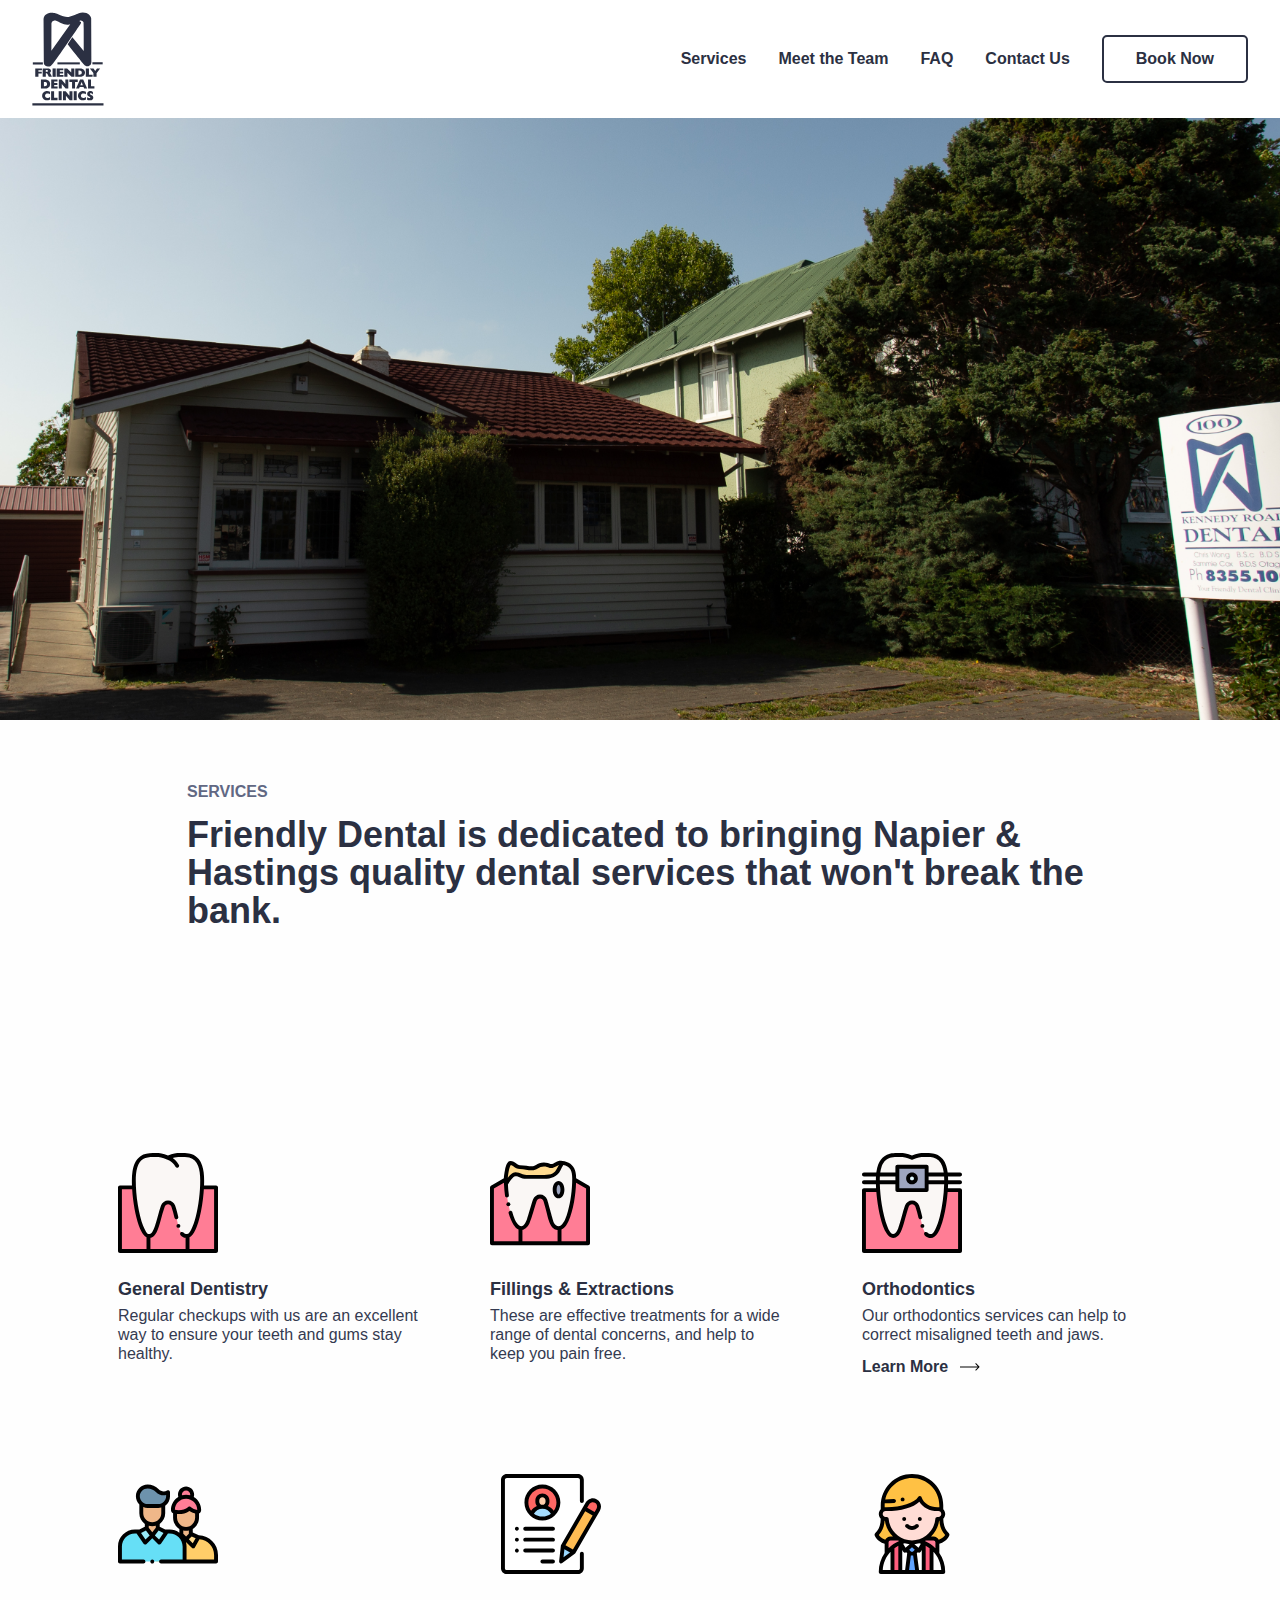
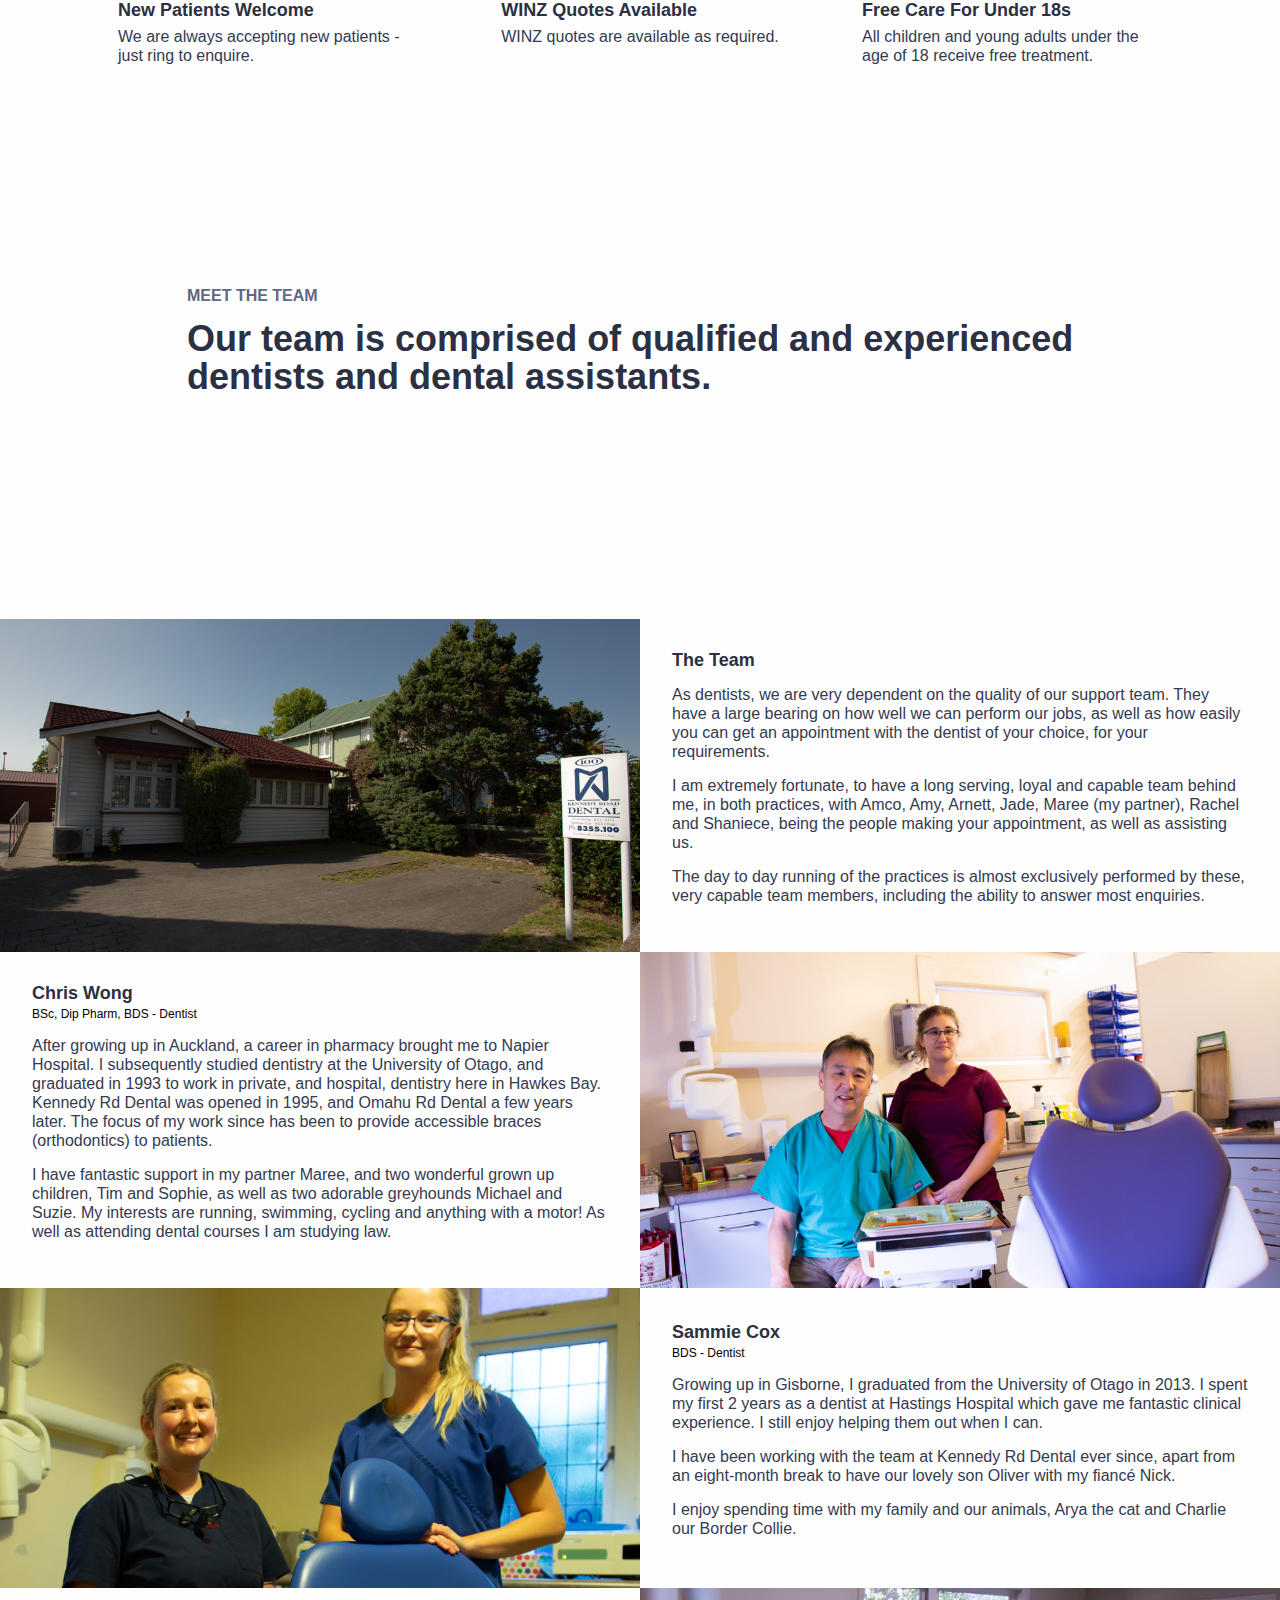
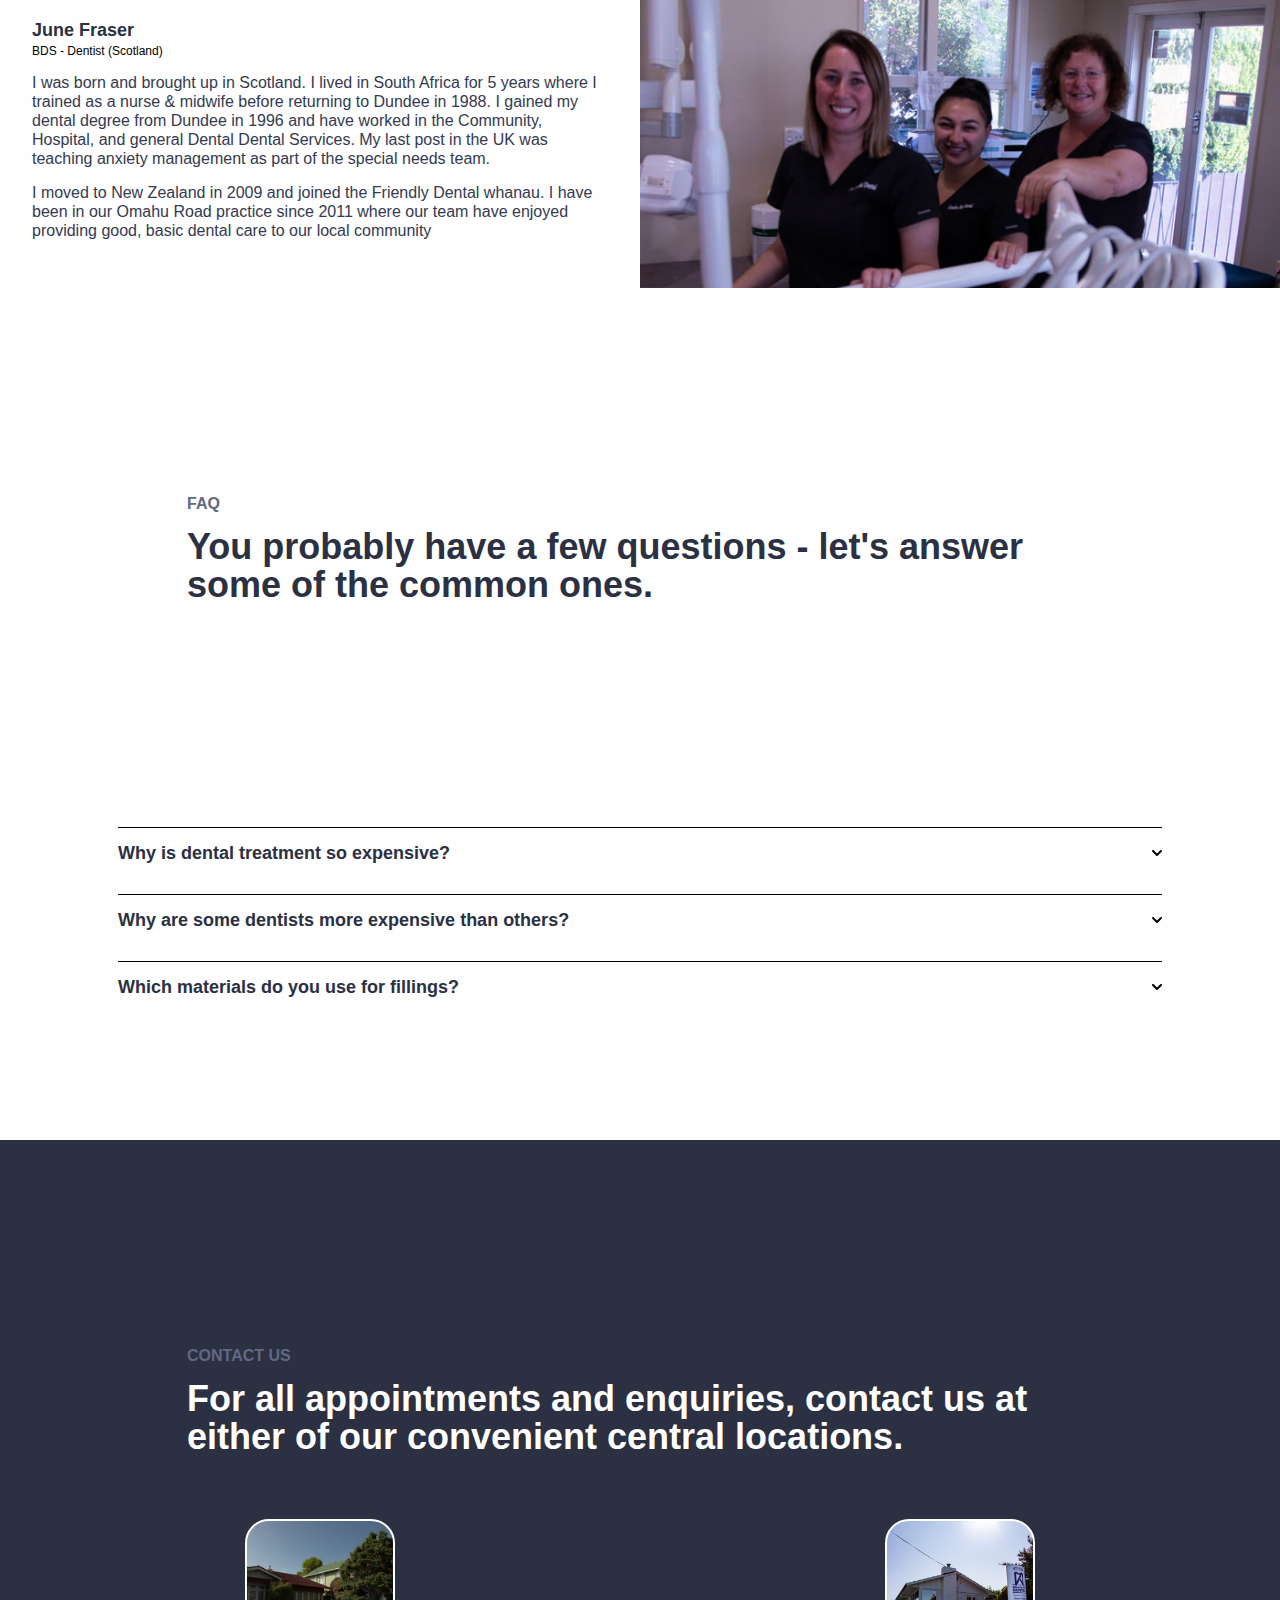
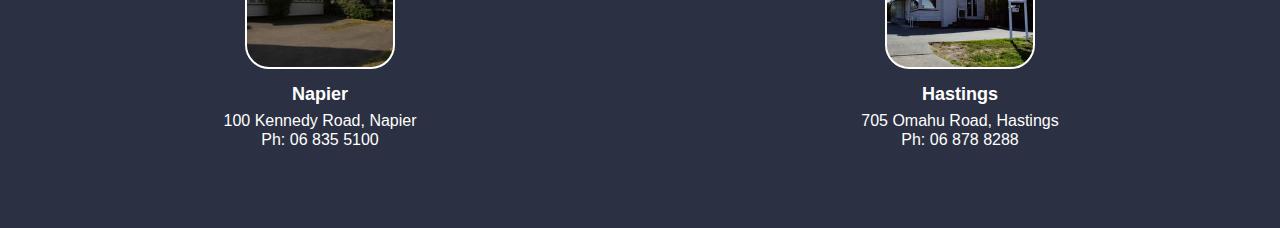
==== index.html @ 116f1e53 "Remove Siena" ====
<!doctype html>

<html lang="en">

<head>
    <!-- Global site tag (gtag.js) - Google Analytics -->
    <script async src="https://www.googletagmanager.com/gtag/js?id=G-PVNN73KZF8"></script>
    <script>
      window.dataLayer = window.dataLayer || [];
      function gtag(){dataLayer.push(arguments);}
      gtag('js', new Date());

      gtag('config', 'G-PVNN73KZF8');
  </script>
    <meta charset="utf-8">

    <title>Friendly Dental | Dental Services & Orthodontics in Napier & Hastings</title>
    <meta name="description" content="Cheap, fast, and friendly dental services and orthodontics in the heart of Napier and Hastings! New patients welcome">
    <meta name="author" content="Friendly Dental">
    <meta name="viewport" content="width=device-width">
    <meta name="keywords" content="dentist, cheap dentist, braces, orthodontics, napier dental, hastings dental, friendly dental">
	<meta name="google-site-verification" content="UYMSSfc4mQBMDUUUAp6-7iWTrwb71usLhbqJuh0KF34" />

    <!-- CSS -->
    <link rel="stylesheet" href="css/reset.css">
    <link rel="stylesheet" href="css/style.css?v=1.0">

    <!-- jQuery -->
    <script src="https://code.jquery.com/jquery-3.0.0.min.js"
        integrity="sha256-JmvOoLtYsmqlsWxa7mDSLMwa6dZ9rrIdtrrVYRnDRH0=" crossorigin="anonymous"></script>
    <script src="js/site.js"></script>

    <!--[if lt IE 9]>
	<script src="http://html5shiv.googlecode.com/svn/trunk/html5.js"></script>
	<![endif]-->

</head>

<body>

    <header>
        <nav>
            <img id='logo' src='./images/logo.svg' alt='friendly_dental_logo'>
            <div id="hamburger" class="hamburger-icon-container">
                <span class="hamburger-icon"></span>
            </div>
            <div id='links'>
                <a href='#about'>Services</a>
                <a href='#team'>Meet the Team</a>
                <a href='#faq'>FAQ</a>
                <a href='#contact'>Contact Us</a>
                <button class='hollow' onclick="location.href='#contact';">Book Now</button>
            </div>
        </nav>
    </header>

    <main>
        <section id='hero'></section>

        <!-- ABOUT SECTION -->

        <section class='section-header first-header'>
            <h1 id='about'>Services</h1>
            <p class='section-description'>Friendly Dental is dedicated to bringing Napier & Hastings quality dental
                services that won't break the bank.</p>
        </section>

        <section id='aboutContent'>
            <div class='services'>
                <div class='service'>
                    <img src='./images/general.svg' alt='general_icon' />
                    <h2>General Dentistry</h2>
                    <p>Regular checkups with us are an excellent way to ensure your teeth and gums stay healthy.</p>
                    <!-- <a class='arrow noselect'>Learn More</a> -->
                </div>
                <div class='service'>
                    <img src='./images/extractions.svg' alt='extractions_icon' />
                    <h2>Fillings & Extractions</h2>
                    <p>These are effective treatments for a wide range of dental concerns, and help to keep you pain free.</p>
                    <!-- <a class='arrow noselect'>Learn More</a> -->
                </div>
                <div class='service'>
                    <img src='./images/orthodontics.svg' alt='orthodontics_icon' />
                    <h2>Orthodontics</h2>
                    <p>Our orthodontics services can help to correct misaligned teeth and jaws.</p>
                    <a class='arrow noselect' href='/orthodontics'>Learn More</a>
                </div>
                <div class='service'>
                    <img src='./images/new.svg' alt='new_patients_icon' />
                    <h2>New Patients Welcome</h2>
                    <p>We are always accepting new patients - just ring to enquire.</p>
                    <!-- <a class='arrow noselect'>Learn More</a> -->
                </div>
                <div class='service'>
                    <img src='./images/quotes.svg' alt='quotes_icon' />
                    <h2>WINZ Quotes Available</h2>
                    <p>WINZ quotes are available as required.</p>
                    <!-- <a class='arrow noselect'>Learn More</a> -->
                </div>
                <div class='service'>
                    <img src='images/kids.svg' alt='kids_icon' />
                    <h2>Free Care For Under 18s</h2>
                    <p>All children and young adults under the age of 18 receive free treatment.</p>
                    <!-- <a class='arrow noselect'>Learn More</a> -->
                </div>
            </div>
        </section>

        <!-- TEAM SECTION -->

        <section class='section-header'>
            <h1 id='team'>Meet the Team</h1>
            <p class='section-description'>Our team is comprised of qualified and experienced dentists and dental assistants.</p>
        </section>

        <section id='teamContent'>
            <div class='team-row'>
                <div class='team-item pic' role='image' aria-label='team_profile' style='background-image: url("images/0.JPG")'>
                </div>
                <div class='team-item bio'>
                    <h2>The Team</h2>
                    <p>As dentists, we are very dependent on the quality of our support team. They have a large bearing on how well we can perform our jobs, as well as how easily you can get an appointment with the dentist of your choice, for your requirements.</p>
                    <p>I am extremely fortunate, to have a long serving, loyal and capable team behind me, in both practices, with Amco, Amy, Arnett, Jade, Maree (my partner), Rachel and Shaniece, being the people making your appointment, as well as assisting us.</p>
                    <p>The day to day running of the practices is almost exclusively performed by these, very capable team members, including the ability to answer most enquiries.</p>
                </div>
            </div>
            <div class='team-row'>
                <div class='team-item bio'>
                    <h2>Chris Wong</h2>                    
                    <h3>BSc, Dip Pharm, BDS - Dentist</h3>
                    <p>After growing up in Auckland, a career in pharmacy brought me to Napier Hospital. I subsequently studied dentistry at the University of Otago, and graduated in 1993 to work in private, and hospital, dentistry here in Hawkes Bay. Kennedy Rd Dental was opened in 1995, and Omahu Rd Dental a few years later. The focus of my work since has been to provide accessible braces (orthodontics) to patients.</p>
                    <p>I have fantastic support in my partner Maree, and two wonderful grown up children, Tim and Sophie, as well as two adorable greyhounds Michael and Suzie. My interests are running, swimming, cycling and anything with a motor! As well as attending dental courses I am studying law.</p>
                </div>
                <div class='team-item pic' role='image' aria-label='chris_profile' style='background-image: url("images/1.JPG")'>
                </div>
            </div>
            <div class='team-row'>  
                <div class='team-item pic' role='image' aria-label='sammy_profile' style='background-image: url("images/4.jpg")'>
                </div>
                <div class='team-item bio'>
                    <h2>Sammie Cox</h2>                    
                    <h3>BDS - Dentist</h3>
                    <p>Growing up in Gisborne, I graduated from the University of Otago in 2013. I spent my first 2 years as
                        a dentist at Hastings Hospital which gave me fantastic clinical experience. I still enjoy helping them
                    out when I can.</p>
                    <p>I have been working with the team at Kennedy Rd Dental ever since, apart from an eight-month
                    break to have our lovely son Oliver with my fiancé Nick.</p>
                    <p>I enjoy spending time with my family and our animals, Arya the cat and Charlie our Border Collie.</p>
                </div>
            </div>
            <div class='team-row'>
                <div class='team-item bio'>
                    <h2>June Fraser</h2>                    
                    <h3>BDS - Dentist (Scotland)</h3>
                    <p>I was born and brought up in Scotland. I lived in South Africa for 5 years where I trained as a nurse & midwife before returning to Dundee in 1988. I gained my dental degree from Dundee in 1996 and have worked in the Community, Hospital, and general Dental Dental Services. My last post in the UK was teaching anxiety management as part of the special needs team.</p>
                    <p>I moved to New Zealand in 2009 and joined the Friendly Dental whanau. I have been in our Omahu Road practice since 2011 where our team have enjoyed providing good, basic dental care to our local community</p>
                   
                </div> 
		<div class='team-item pic' role='image' aria-label='june_profile' style='background-image: url("images/june.jpg")'>
                </div>
            </div>
        </section>

        <!-- TEAM SECTION -->

        <section class='section-header'>
            <h1 id='faq'>FAQ</h1>
            <p class='section-description'>You probably have a few questions - let's answer some of the common ones.</p>

        </section>


        <section id='faqContent'>
            <div class='faq-entries'>
                <div class='faq-entry'>
                    <div class='faq-header'>
                        <h2>Why is dental treatment so expensive?</h2>
                        <img src='./images/down-arrow.svg' alt='down_arrow' />
                    </div>
                    <div class='faq-body'>
                        <p>When you visit a dentist, you are paying for expensive dental equipment, the materials used, and the time of university trained dental professionals and skilled tradespeople. At Friendly Dental, we do our best to keep costs as low as possible.</p>
                    </div>
                </div>
                <div class='faq-entry'>
                    <div class='faq-header'>
                        <h2>Why are some dentists more expensive than others?</h2>
                        <img src='./images/down-arrow.svg' alt='down_arrow' />
                    </div>
                    <div class='faq-body'>
                        <p>The price variation between practices is usually visible in the level of equipment sophistication. Similarly, different practices have dentists with varying ranges of expertise, and carry out a wider ranges of treatments, which greatly affects cost of treatment.</p>
                    </div>
                </div>
                <div class='faq-entry'>
                    <div class='faq-header'>
                        <h2>Which materials do you use for fillings?</h2>
                        <img src='./images/down-arrow.svg' alt='down_arrow' />
                    </div>
                    <div class='faq-body'>
                        <p>We have noticed concern from some patients about the safety of amalgam (from metal fillings) - there is no evidence that it is unsafe. We use amalgam, but let patients choose a different material if preferred.</p>
                    </div>
                </div>
            </div>
        </section>

        <!-- TEAM SECTION -->

        <div id='blue'>
            <section class='section-header last-header'>
                <h1 id='contact'>Contact Us</h1>
                <p class='section-description'>For all appointments and enquiries, contact us at either of our convenient central locations.</p>
            </section>
    
            <section id='contactContent'>
                <div class='location'>
                     <div class='location-icon' style='background-image: url("images/kennedy.JPG")'></div>
                    <div>
                        <h2>Napier</h2>
                        <p>100 Kennedy Road, Napier</br>Ph: 06 835 5100</p>
                    </div>
                </div>
                <div class='location'>
                    <div class='location-icon' style='background-image: url("images/omahu.JPG")'></div>
                    <div>
                        <h2>Hastings</h2>
                        <p>705 Omahu Road, Hastings</br>Ph: 06 878 8288</p>
                    </div>
                </div>
            </section>
        </div>
        
    </main>

    <!-- <footer>
        <label>Designed & developed by Brett Collins</label>
    </footer> -->

</body>

</html>
---- css/style.css ----
/* Temp */

.arrow {
    /*display: none;*/
}

/* GENERIC */

body {
    font-family: -apple-system, BlinkMacSystemFont, 'Segoe UI', Roboto, Oxygen, Ubuntu, Cantarell, 'Open Sans', 'Helvetica Neue', sans-serif;
    background-color: #fefefe;
}

.noselect {
    -webkit-touch-callout: none; 
    -webkit-user-select: none; 
    -khtml-user-select: none;
    -moz-user-select: none; 
    -ms-user-select: none;
    user-select: none;
}

button {
    height: 48px;
    border: 2px solid #2B3042;
    border-radius: 5px;
    padding-left: 32px;
    padding-right: 32px;

    font-weight: 600;
    font-size: 1em;
}

.hollow {
    background-color: rgba(0,0,0,0);
    color: #2B3042;
    cursor: pointer;
}

.hollow:hover {
    background-color: #2B3042;
    color: white;
}

.solid {
    background-color: #2B3042;
    color: #fff;
}

h1 {
    font-weight: 700;
    text-transform: uppercase;
    color: #616883;
}

h2 {
    font-weight: 700;
    font-size: 18px;
    color: #2B3042;
}

p {
    line-height: 19px;
    color: #343A50;
}

.arrow {
    padding-right: 32px;
    padding-bottom: 1px;
    cursor: pointer;
    background-position: right; /* Center the image */
    background-repeat: no-repeat;
    background-image: url('../images/arrow.svg');
    font-weight: 700;
    color: #2B3042;
    text-decoration: none;

    transition: padding-right 0.1s ease-in-out
}

.arrow:hover {
    text-decoration: underline;
    padding-right: 40px;
}

/* Navigation  */
nav {
    position: fixed;
    display: flex;
    justify-content: space-between;
    align-items: center;

    z-index: 1;

    width: 100%;
    padding: 12px 32px;

    font-weight: 600;

    background-color: white;
    color: #2B3042;
}

#links {
    display: flex;
    align-items: center;
}

#links a {
    padding-right: 32px;
    text-decoration: none;
    color: #2B3042;
}

#links a:hover {
    text-decoration: underline;
}

.first-header {
    padding-top: 64px !important;
}

/* HERO */

#hero {
    width: 100%;
    height: 80vh;
    background-color: #616883;
    color: #2B3042;
    background-image: url('../images/hero.JPG');
    background-size: cover;
    background-position: center;
}

/* SECTION HEADERS */

.section-header {
    margin: 0 auto;
    max-width: 906px;
    padding-top: 208px;
    padding-bottom: 208px;
}

#about:before, #team:before, #faq:before, #contact:before {
    content: '';
    display: block;
    position: relative;
    width: 0;
    height: 148px;
    margin-top: -148px;
}

.section-description {
    color: #2B3042;
    font-weight: 600;
    font-size: 36px;
    margin-top: 16px;
    line-height: 38px;
}

/* ABOUT SECTION */

#aboutContent {
    margin: 0 auto;
    padding: 0;    
}

.services {
    display: flex;
    justify-content: space-between;
    max-width: 1044px;

    margin: 0 auto;

    flex-wrap: wrap;
}

.service {
    max-width: 300px;
}

.service p {
    margin-top: 8px;
}

.service h2 {
    margin-top: 24px;
}

.service img {
    height: 100px;
}

.service:nth-child(4), 
.service:nth-child(5),
.service:nth-child(6)  {
    margin-top: 96px;
}

/* TEAM SECTION */

#teamContent {
    padding: 0px !important;
    width:100%;
    margin: 0 auto;
}

.team-row {
    display: flex;
    /*padding: 16px 0;*/
}

.team-item {
    width: 50%;
    min-height: 300px;
    padding: 32px;
    display: flex;
    flex-direction: column;
    justify-content: center;
    /*border-radius: 24px;*/

    /* Background stuff */
    background-repeat: no-repeat;
    background-position: center;
    background-size: cover;
}

.team-item h3 {
    font-size: 12px;
    margin-top: 6px;
}


.team-item p:first-of-type {
    margin-top: 16px;
}

/* CONTACT SECTION */

#blue {
    margin-top: 128px;
    width: 100%;
    background-color: #2B3042;
    color: white;
    padding-bottom: 64px;
}

#blue *:not(h1) {
    color: white;
}

/* Footer */

footer {
    width: 100%;
    background-color: #2B3042;
    color: white;
    text-align: right;
    padding: 32px 32px 16px 32px;
    font-weight: 600
}

/* FAQ */

#faqContent {
    margin: 0 auto;
    max-width: 1044px;
}

.faq-entry:not(:first-child) {
    margin-top: 16px;
}

.faq-header {
    padding: 16px 0px;
    display: flex;
    align-items: center;
    border-top: 1px solid;
    justify-content: space-between;
    cursor: pointer;
}

.faq-body {
    margin-top: 8px;
    display: none;
}

.faq-open .faq-body {
    display: block !important;
}

.faq-open img {
    transform: rotate(180deg);
}

/* Hamburger */


.hamburger-icon-container {
    display: none;
    position: relative;
    transform: scale(0.4);
    cursor: pointer;
    width: 70px;
    height: 70px;
}
.hamburger-icon {
  transform: translateY(-50%); /* center centerpoint of icon-element in container*/
}
.hamburger-icon,
.hamburger-icon:before,
.hamburger-icon:after {
    content: '';
    position: absolute;
    height: 10px;
    width: 100%;
    background: black;
    transition: all .2s ease;
}

.hamburger-icon {
    top: 50%
}

.hamburger-icon:before {
    top: -200%
}

.hamburger-icon:after {
    top: 200%
}

/* Darstellung wenn das Close-Icon angezeigt werden soll */

.hamburger-active .hamburger-icon {
    transform: rotate(45deg) translate(-3px,-3px); /* translate to raise cross to optically centered position*/
}

.hamburger-active .hamburger-icon:before,
.hamburger-active .hamburger-icon:after {
    top: 0
}

.hamburger-active .hamburger-icon:before {
    transform: rotate(90deg)
}


/* Location */

.last-header {
    padding-bottom: 48px !important;
}

#contactContent {
    display: flex;
}

.location {
    width: 50%;
    text-align: center;
}

.location h2 {
    margin-top: 16px;
}

.location p {
    margin-top: 8px;
}

.location-icon {
    margin: 0 auto;
    height: 150px;
    width: 150px;
    background-position: center;
    background-size: cover;
    background-repeat: no-repeat;
    border-radius: 24px;
    border: 2px solid white;
}

/* Service page fixes */

.service-page .first-content {
    padding-top: 211px;
}

.service-page h1 {
    font-size: 36px;
    color: #2B3042;
    text-transform: none;
    margin-top: 48px;
}

.service-page h2 {
    color: #2B3042;
    /*color: #616883;*/
}

.service-page h3 {
    color: #2B3042;
    font-weight: 600;
}

.service-page p {
    /*margin-top: 12px;*/
}

.service-page section {
    max-width: 886px;
    margin: 0 auto;
}

.service-page .contact-us {
    display: flex;
    justify-content: center;
    align-items: center;
    flex-direction: column;
    padding-top: 176px;
    padding-bottom: 64px;
}

.service-page .contact-us p {
    font-size: 24px;
}

.before-after-section {
    display: flex;
    flex-direction: column;
    align-items: center;
}

.before-after-section .photos {
    display: flex;
    max-width: 720px;
    justify-content: space-between;
}

.before-after-section .photos.first {
    display: flex !important;
}

.before-after img {
    width: 100%;
    margin-top: 6px;
    border-radius: 5px;
    box-shadow: 0 0 5px 0 rgba(0,0,0,0.5); 
}

.procedure {
    width: 100%;
}

.procedure p:first-of-type {
    margin-top: 8px;
}

.before-after-section .show-photos {
    width: 270px;
    margin: 0 auto;
}

.before-after-section .photos {
    margin-top: 16px;
    display: none;
}

.before-after-section {
    margin-top: 32px;
}

.before-after-section .photos .before-after:first-child {
    margin-right: 24px;
}

.procedure:not(:first-of-type) {
    margin-top: 128px;
}

.first-content p:first-of-type {
    margin-top: 24px;
}

.procedure-navigator {
    display: flex;
    flex-direction: column;
    /*width: 200px;*/
    /*flex-grow: 0;*/
    /*flex-shrink: 0;*/
    margin-top: 42px;
    margin-right: 16px;
    flex: 0 0 200px;
    /*transition: margin-top 0.05s ease-in-out;*/
}

.scrolling .procedure-content, .bottom .procedure-content {
    padding-left: 216px;
}

.scrolling .procedure-navigator {
    position: fixed;
    top: 194px;
    width: 200px;
}

.bottom .procedure-navigator {
    position: absolute;
    bottom: 0;
    width: 200px;
}

.procedure-navigator a {
    line-height: 19px;
    color: #343A50;
}

.procedure-navigator a:not(:first-child) {
    margin-top: 12px;
}

.procedure:before {
    content: '';
    display: block;
    position: relative;
    width: 0;
    height: 148px;
    margin-top: -148px;
}

.split {
    position: relative;
    z-index: 0;
    display: flex;
    margin-top: 64px;
}

/* Media queries */
@media only screen and (max-width: 1130px) {
    .section-header {
        max-width: 760px;
    }

    #faqContent {
        max-width: 760px;
    }

    #teamContent {
        max-width: 760px;
    }

    #aboutContent {
        max-width: 760px;
    }

    .section-description {
        font-size: 24px;
        line-height: 32px;
    }

    .service:nth-child(3),
    .service:nth-child(4),
    .service:nth-child(5),
    .service:nth-child(6) {
        margin-top: 48px;
    }

    h1 {
        font-size: 14px;
    }

    .service {
        max-width: 320px;
    }

    .service img {
        height: 80px;
    }

    .section-header {
        padding-top: 128px;
        padding-bottom: 128px;
    }

    section {
        padding-left: 32px;
        padding-right: 32px;
    }

    .before-after img {
        /*width: 240px;*/
    }

}

/* Media queries */
@media only screen and (max-width: 1024px) {
    p {
        font-size: 14px;
    }

    a {
        font-size: 14px;
    }

    .procedure-navigator {
        margin-right: 0px;
    }

    .scrolling .procedure-content, .bottom .procedure-content {
        padding-left: 200px;
    }

    .scrolling .procedure-navigator {
        position: fixed;
        top: 194px;
    }

    .bottom .procedure-navigator {
        position: absolute;
    }

    .services a {
        font-size: 14px;
    }

    .services {
        justify-content: space-around;
    }


}

@media only screen and (max-width: 795px) {
/*.pic {
    height: 300px;
    width: 300px;
    position: absolute;
    right: 16px;
    border-radius: 150px;
    }*/
}

/* Media queries */
@media only screen and (max-width: 770px) {
    #links {
        position: fixed;
        flex-direction: column;
        top: 0;
        width: 100%;
        height: 100vh;
        display: none;
        justify-content: center;
        left: 0px;
        background-color: white;
        padding-bottom: 24px;
        z-index: -1;
    }

    h2 {
        font-size: 14px;
    }

    h3 {
        font-size: 12px;
    }

    p {
        font-size: 12px;
    }

    .procedure-navigator a {
        font-size: 12px;
    }

    .service img {
        height: 60px;
    }

    .service h2 {
        margin-top: 16px;
    }

    .service a {
        font-size: 12px;
    }

    .location-icon {
        height: 100px;
        width: 100px;
    }

/*.service {
    padding-left: 16px;
    padding-right: 16px;
    }*/

    #teamContent {
        padding-left: 16px !important;
        padding-right: 16px !important;
    }

/*    .services {
    justify-content: flex-start;
}
*/
#hamburger {
    display: block;
}

#links a {
    margin-top: 16px;
    padding: 0px;
}

#links button {
    margin-top: 16px;
}

nav {
    height: 70px;
}

#logo {
    width: 40px;
}

section {
    padding-left: 16px;
    padding-right: 16px;
}
}

@media only screen and (max-width: 705px) {
    .service {
        padding: 0 16px;
        width: 50%;
    }
}

@media only screen and (max-width: 705px) {

    .team-row {
        position: relative;
        z-index: -1;
    }

    .team-item {
        min-height: 0;
    }

    .pic {
        height: 150px;
        width: 150px;
        border-radius: 24px;
        position: absolute;
        min-height: 150px;
    }

    .bio {
        margin-top: 172px;
        width: 100%;
        padding: 0;
    }
}

@media only screen and (max-width: 630px) {
    .procedure-navigator {
        display: none;
    }

    .procedure-content {
        padding-left: 0 !important;
    }
}

@media only screen and (max-width: 430px) {
    .service:not(:first-child) {
        margin-top: 24px;
    }

    #hero {
        display: none;
    }

    .first-header {
        padding-top: 128px !important;
    }

    .service {
        width: 100%;
    }

    .services {
        flex-direction: column;
    }

    .location {
        display: flex;
        align-items: center;
        width: 100%;
    }

    .location-icon {
        margin-left: 0px;
        margin-right: 16px;
    }

    .location:not(:first-child) {
        margin-top: 16px;
    }

    #contactContent {
        display: flex;
        flex-direction: column !important;
    }

    #aboutContent {
        padding-left: 0;
        padding-right: 0;
    }
}
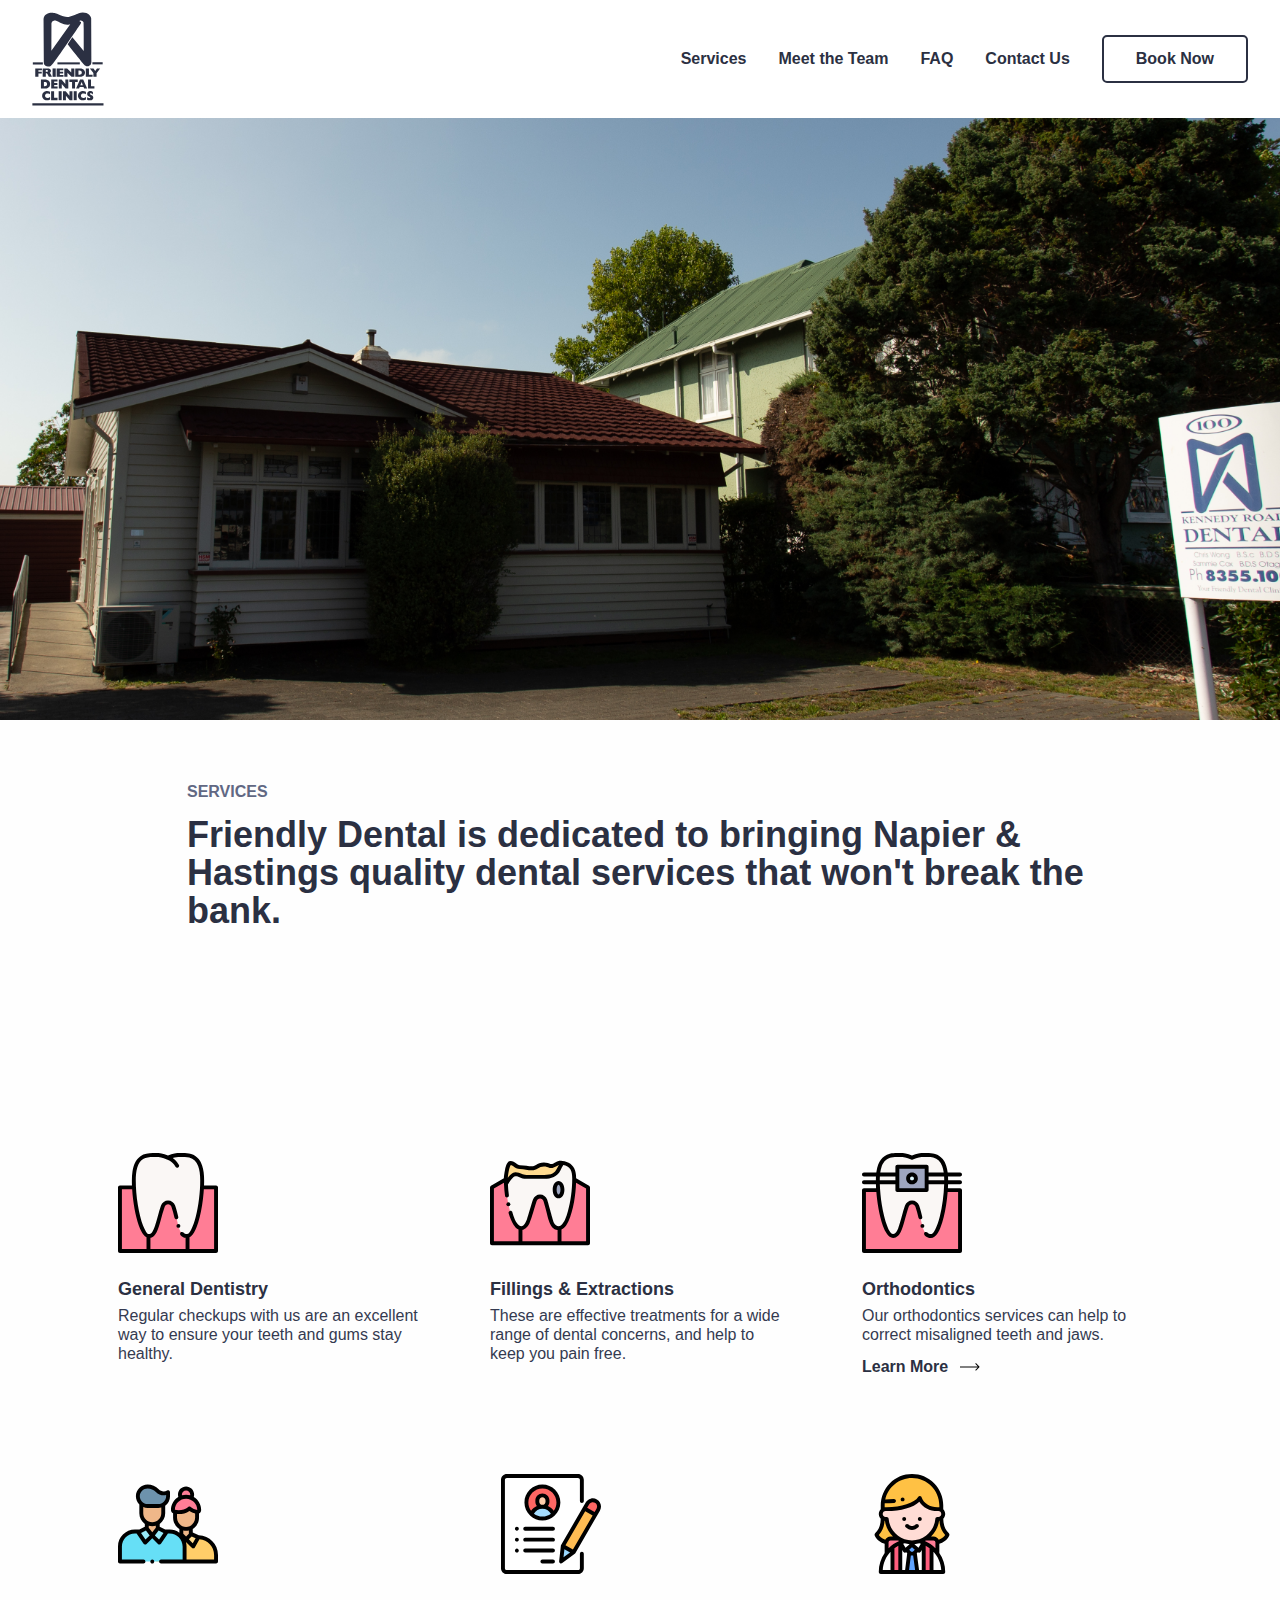
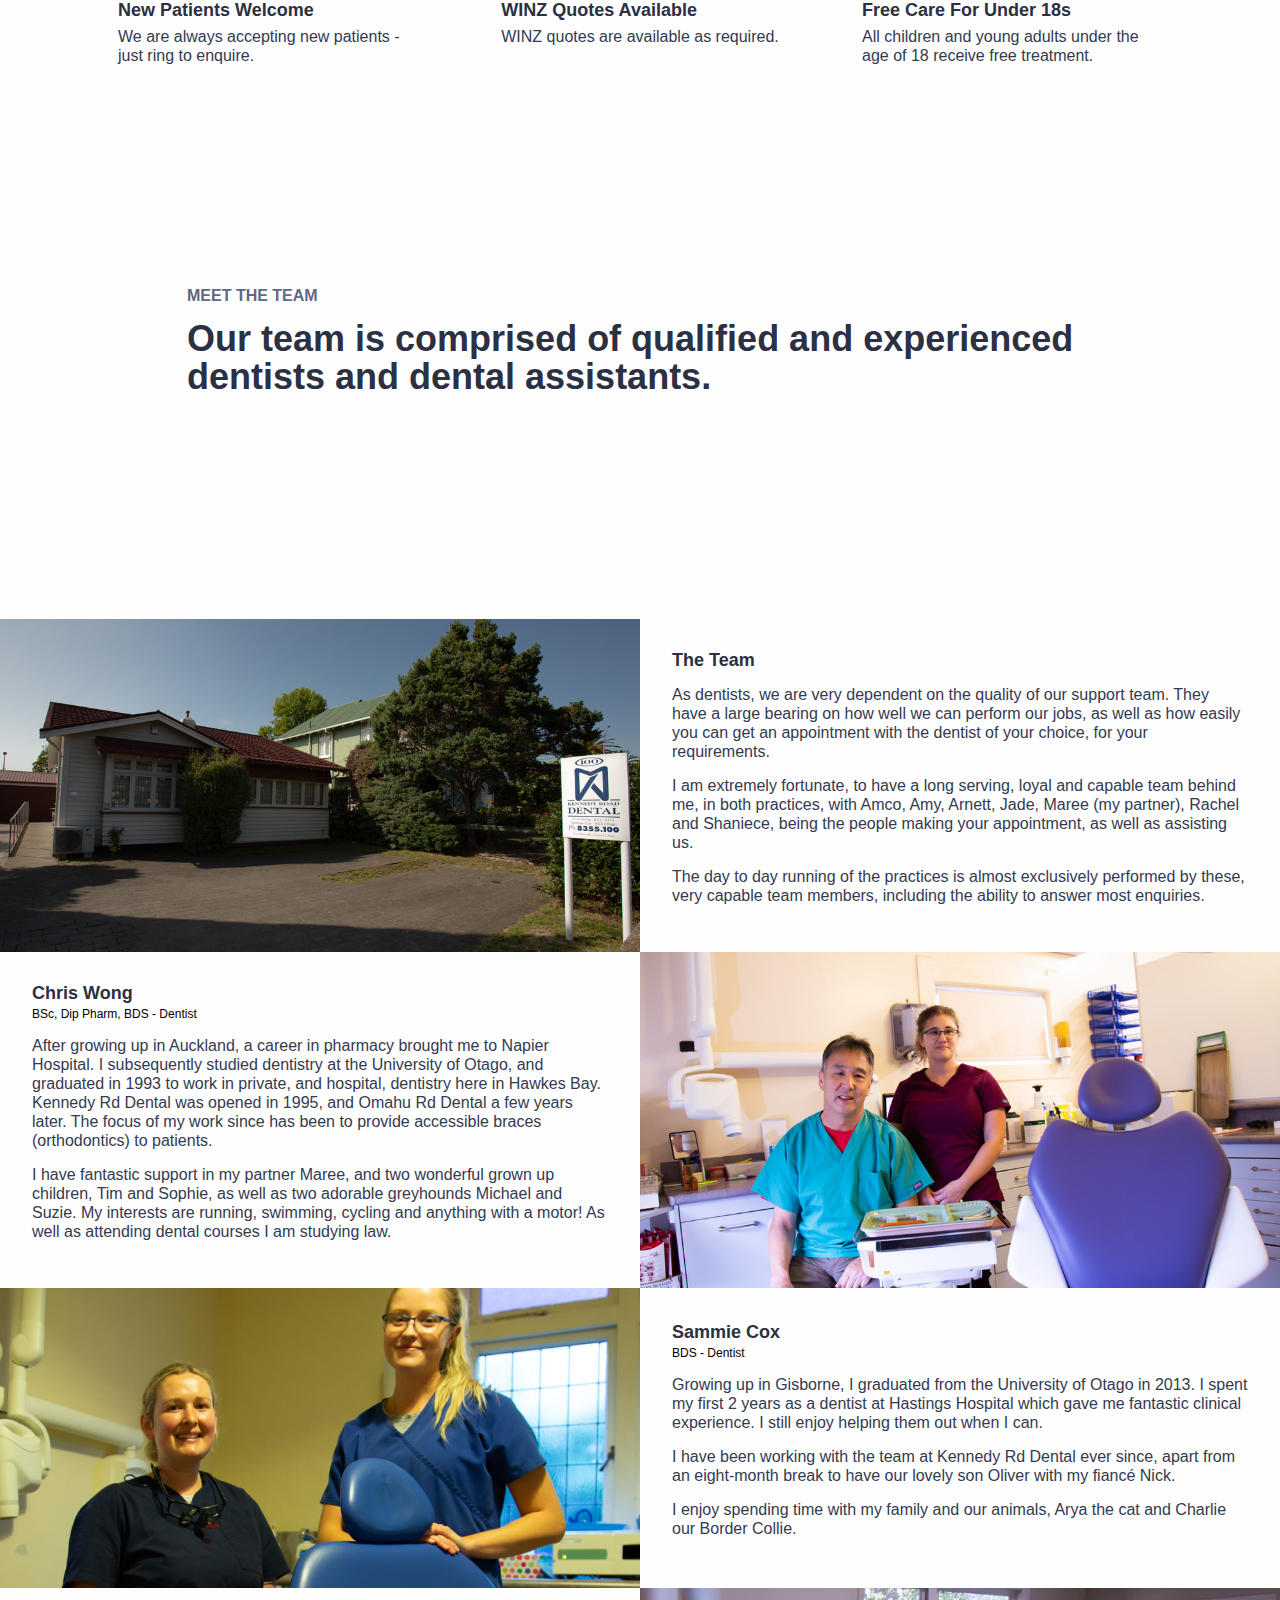
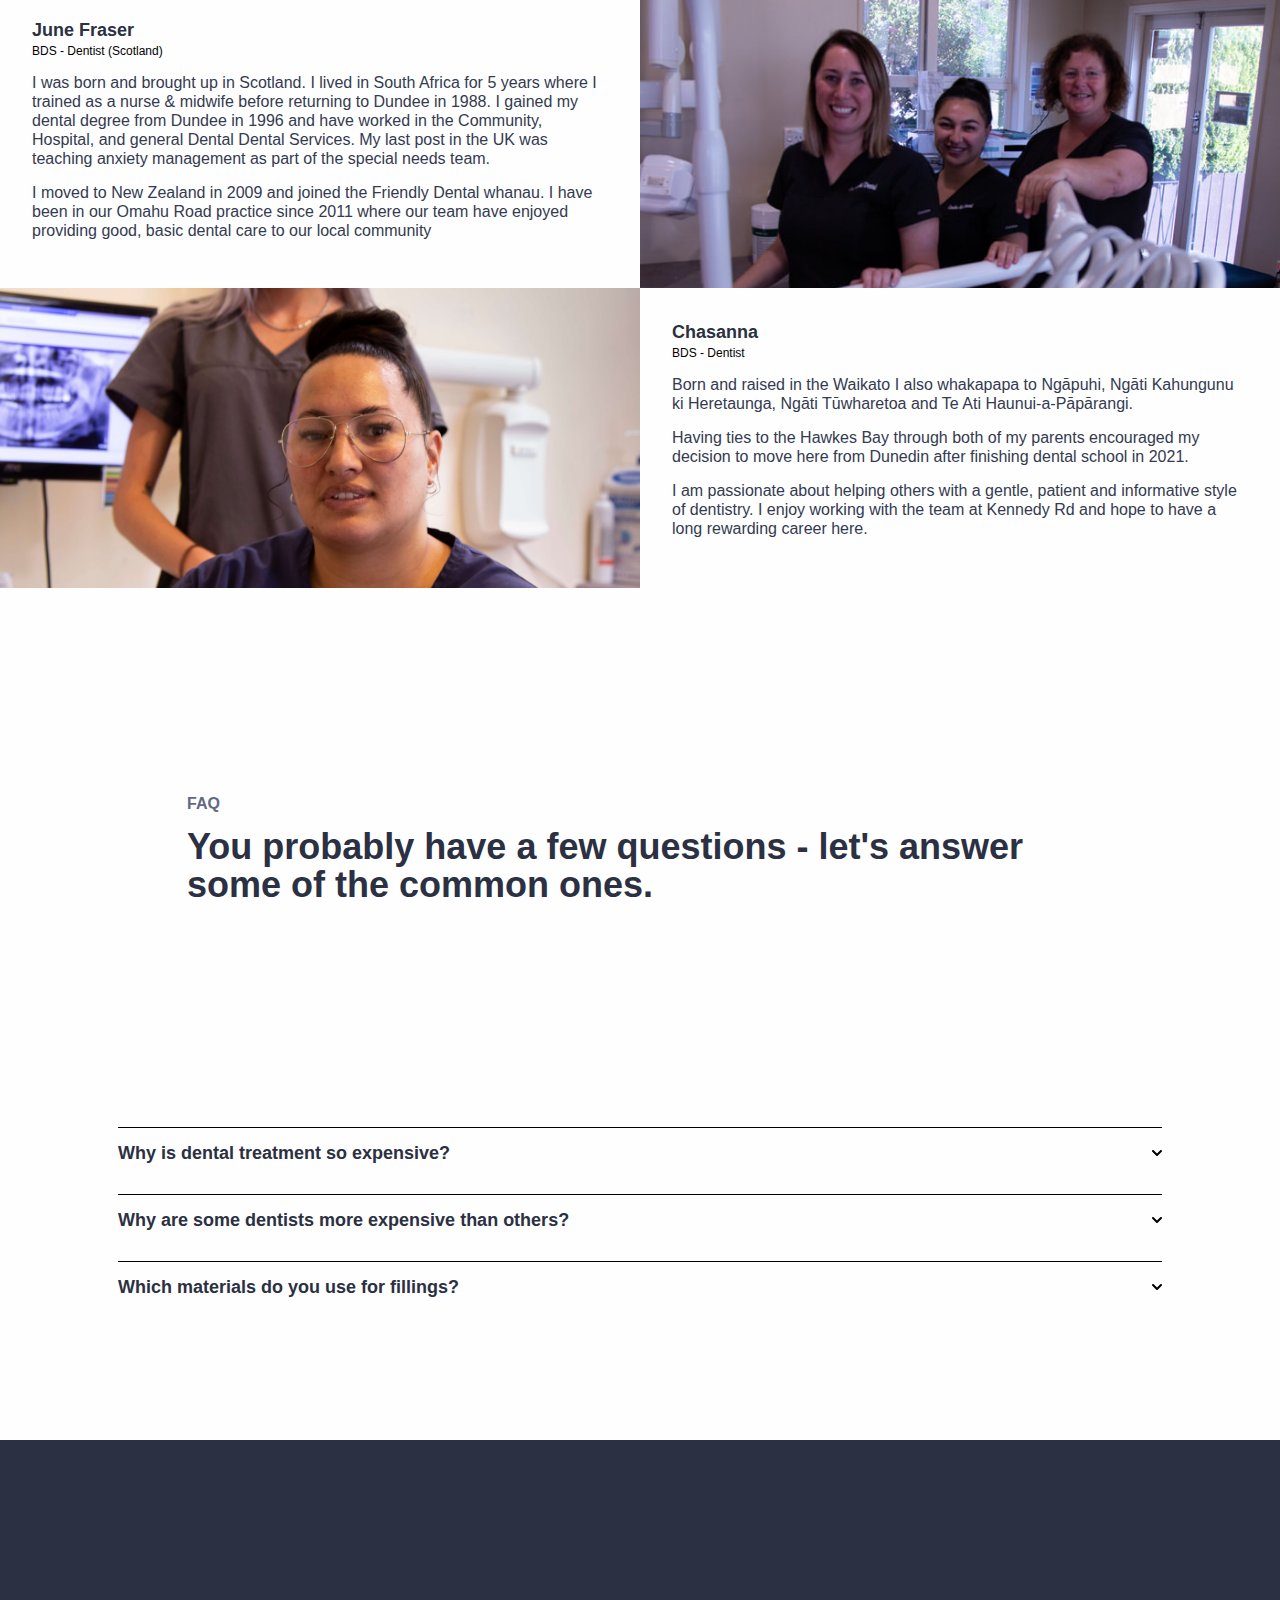
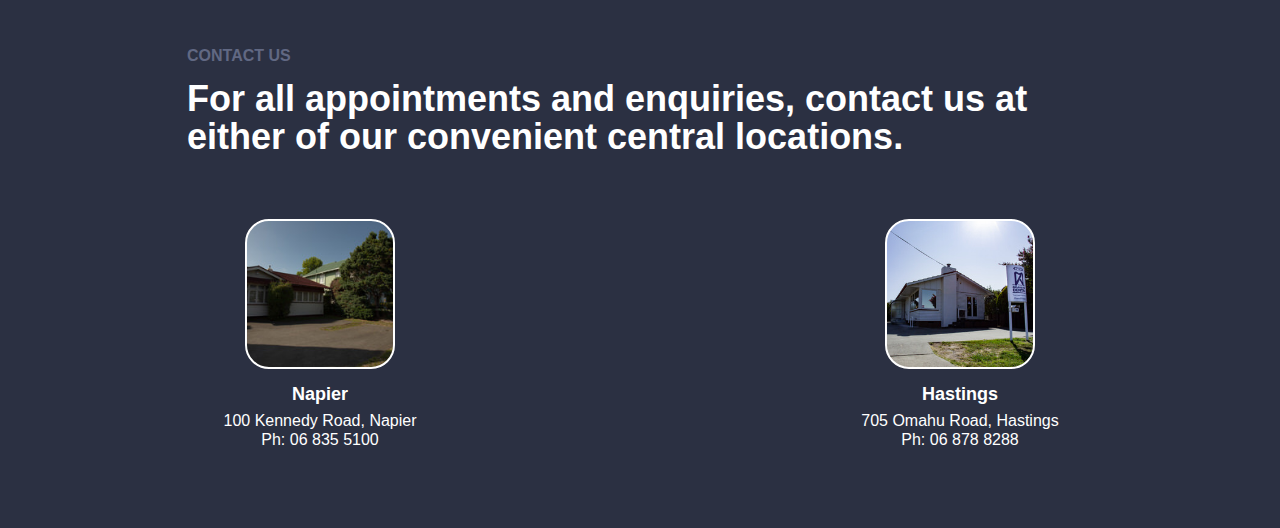
==== commit 3503352a: "feat: add new dentist" ====
--- a/index.html
+++ b/index.html
@@ -156,7 +156,18 @@
                     <p>I moved to New Zealand in 2009 and joined the Friendly Dental whanau. I have been in our Omahu Road practice since 2011 where our team have enjoyed providing good, basic dental care to our local community</p>
                    
                 </div> 
-		<div class='team-item pic' role='image' aria-label='june_profile' style='background-image: url("images/june.jpg")'>
+		        <div class='team-item pic' role='image' aria-label='june_profile' style='background-image: url("images/june.jpg")'>
+                </div>
+            </div>
+            <div class='team-row'>  
+                <div class='team-item pic' role='image' aria-label='chasanna_profile' style='background-image: url("images/5.jpg")'>
+                </div>
+                <div class='team-item bio'>
+                    <h2>Chasanna</h2>                    
+                    <h3>BDS - Dentist</h3>
+                    <p>Born and raised in the Waikato I also whakapapa to Ngāpuhi, Ngāti Kahungunu ki Heretaunga, Ngāti Tūwharetoa and Te Ati Haunui-a-Pāpārangi. </p>
+                    <p>Having ties to the Hawkes Bay through both of my parents encouraged my decision to move here from Dunedin after finishing dental school in 2021.</p>
+                    <p>I am passionate about helping others with a gentle, patient and informative style of dentistry.  I enjoy working with the team at Kennedy Rd and hope to have a long rewarding career here.</p>
                 </div>
             </div>
         </section>
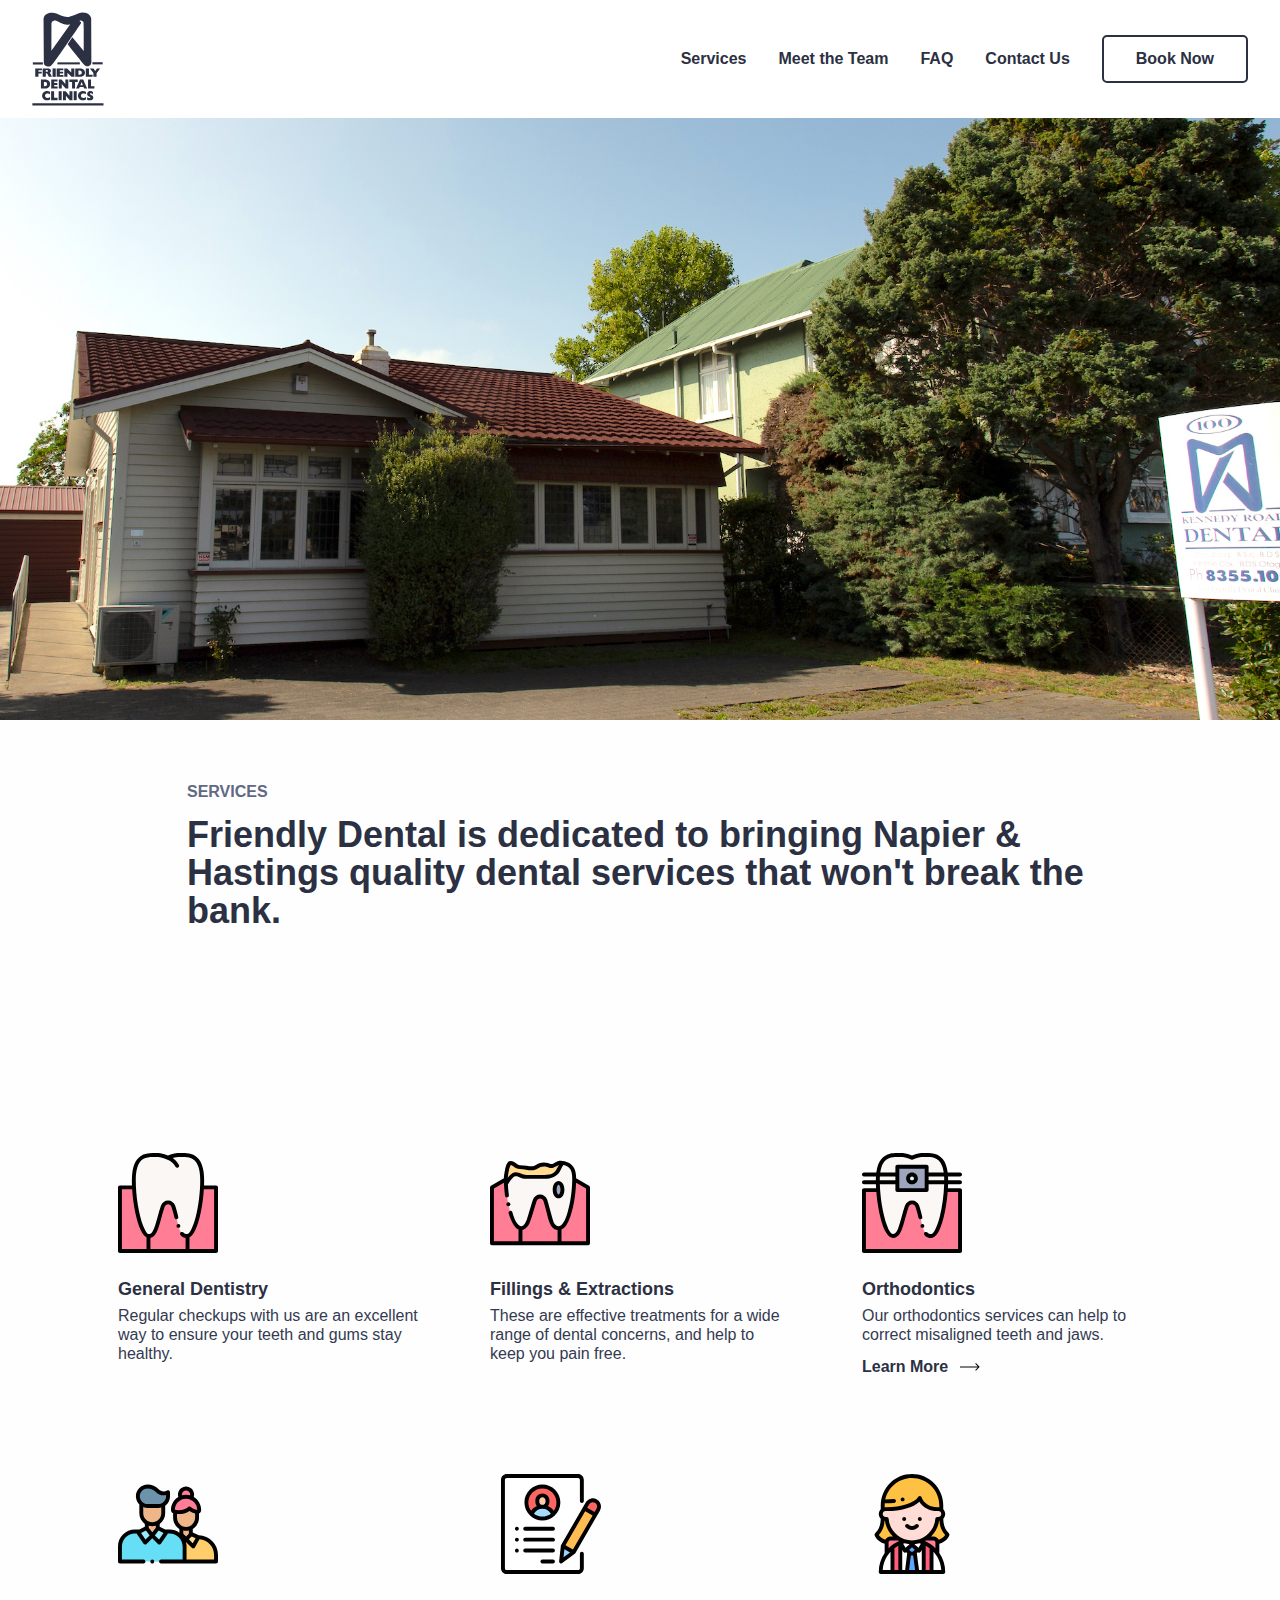
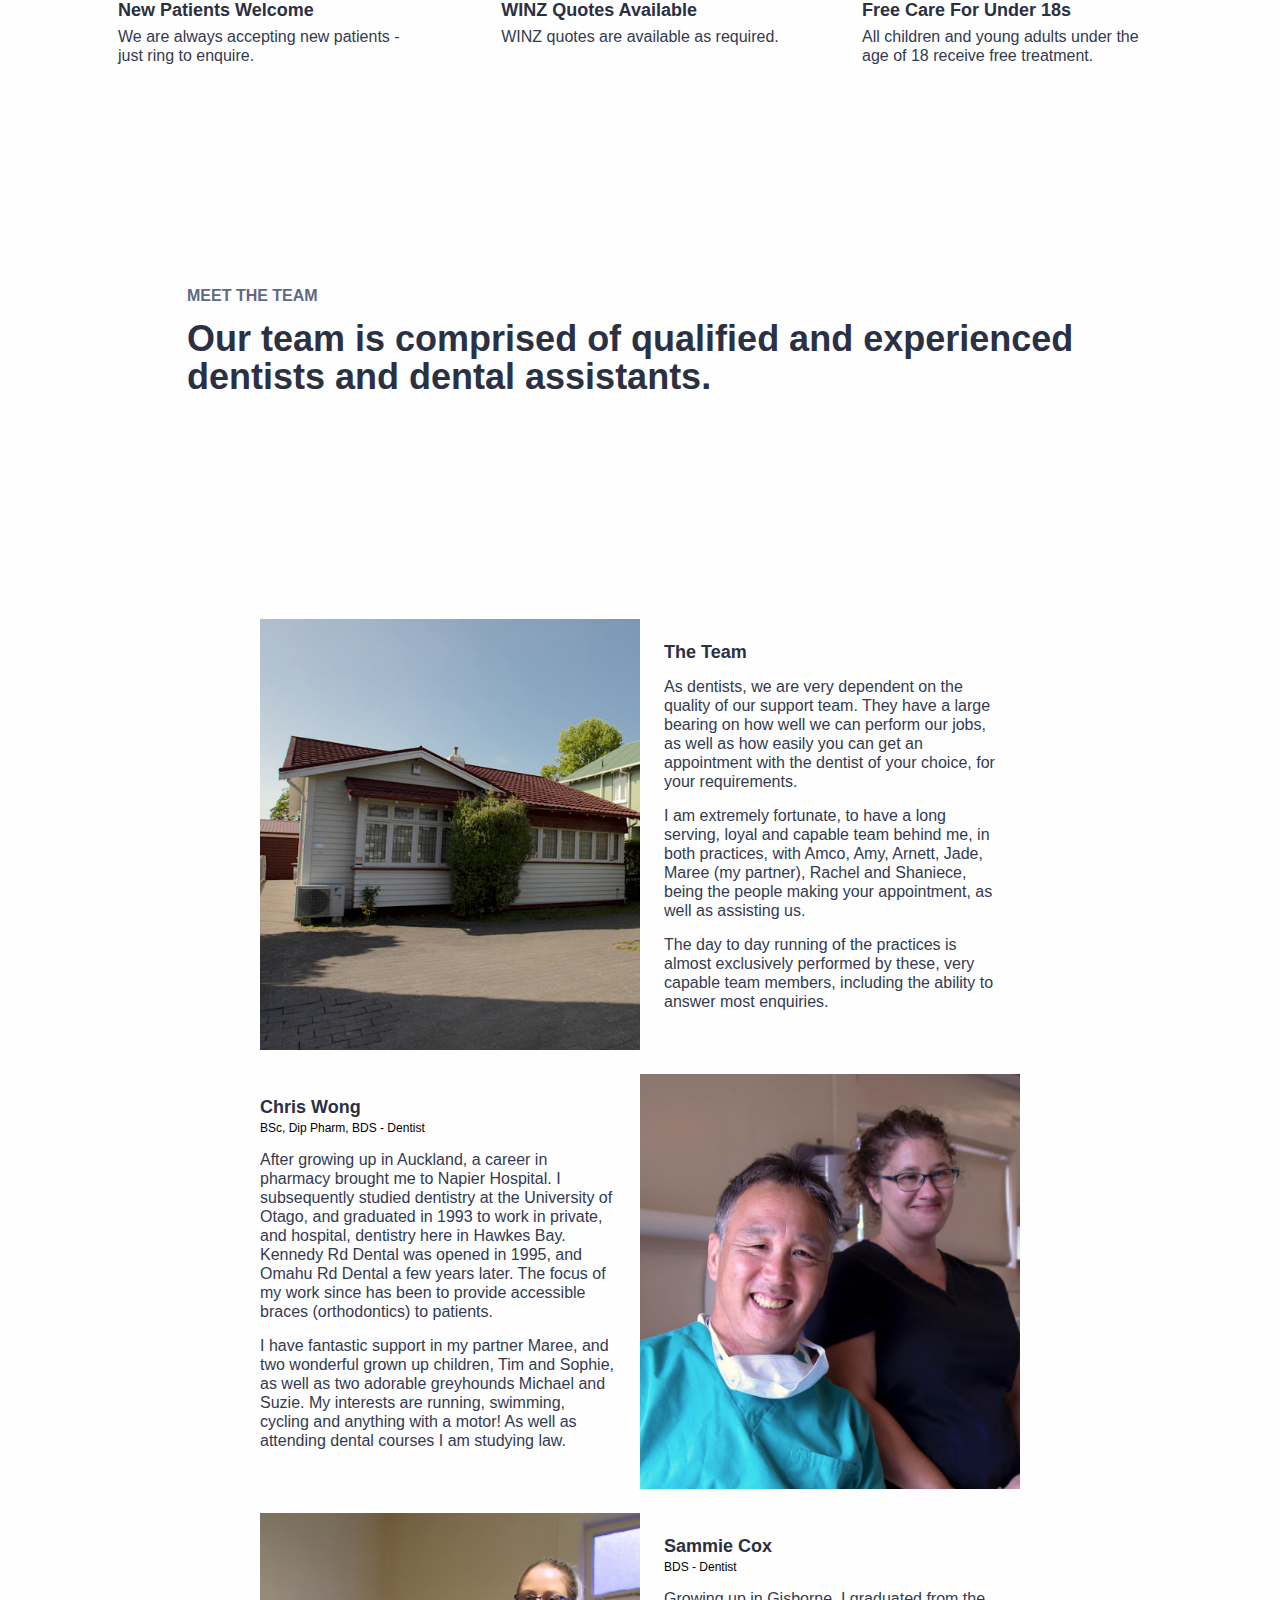
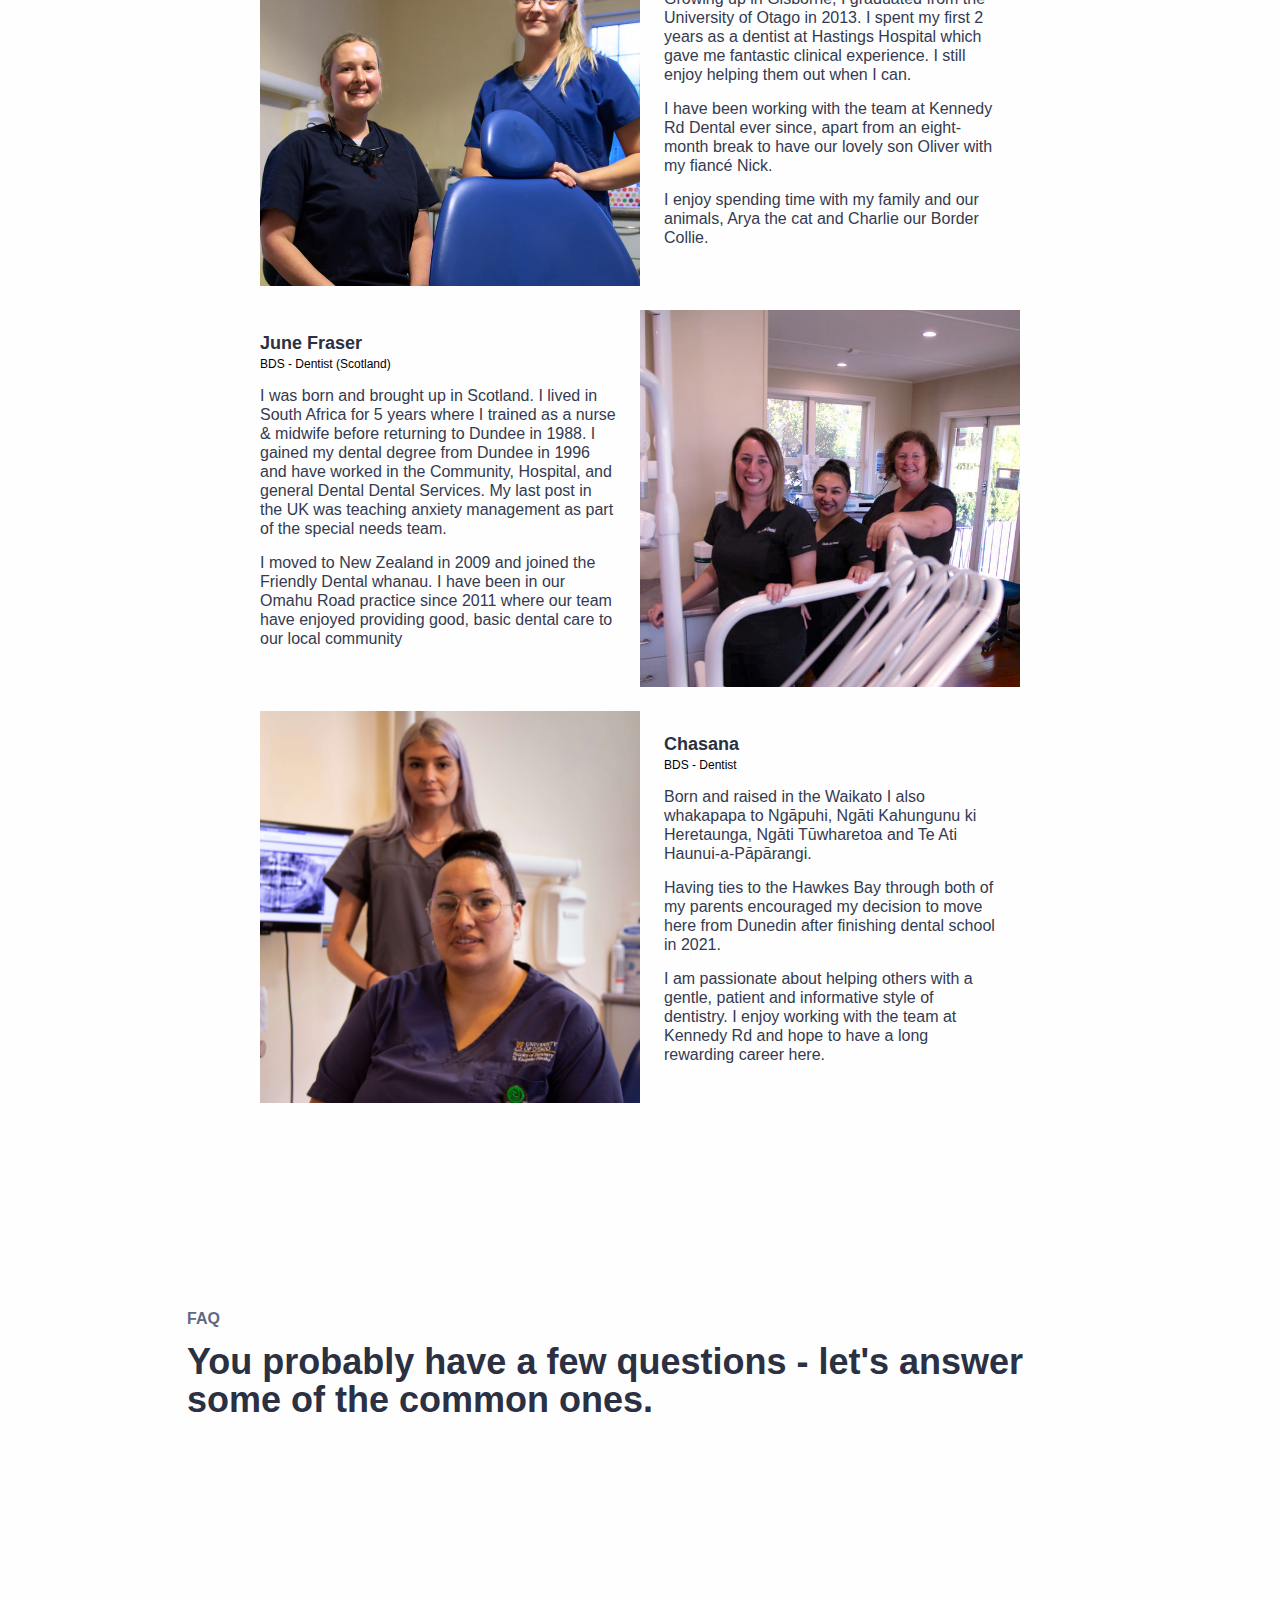
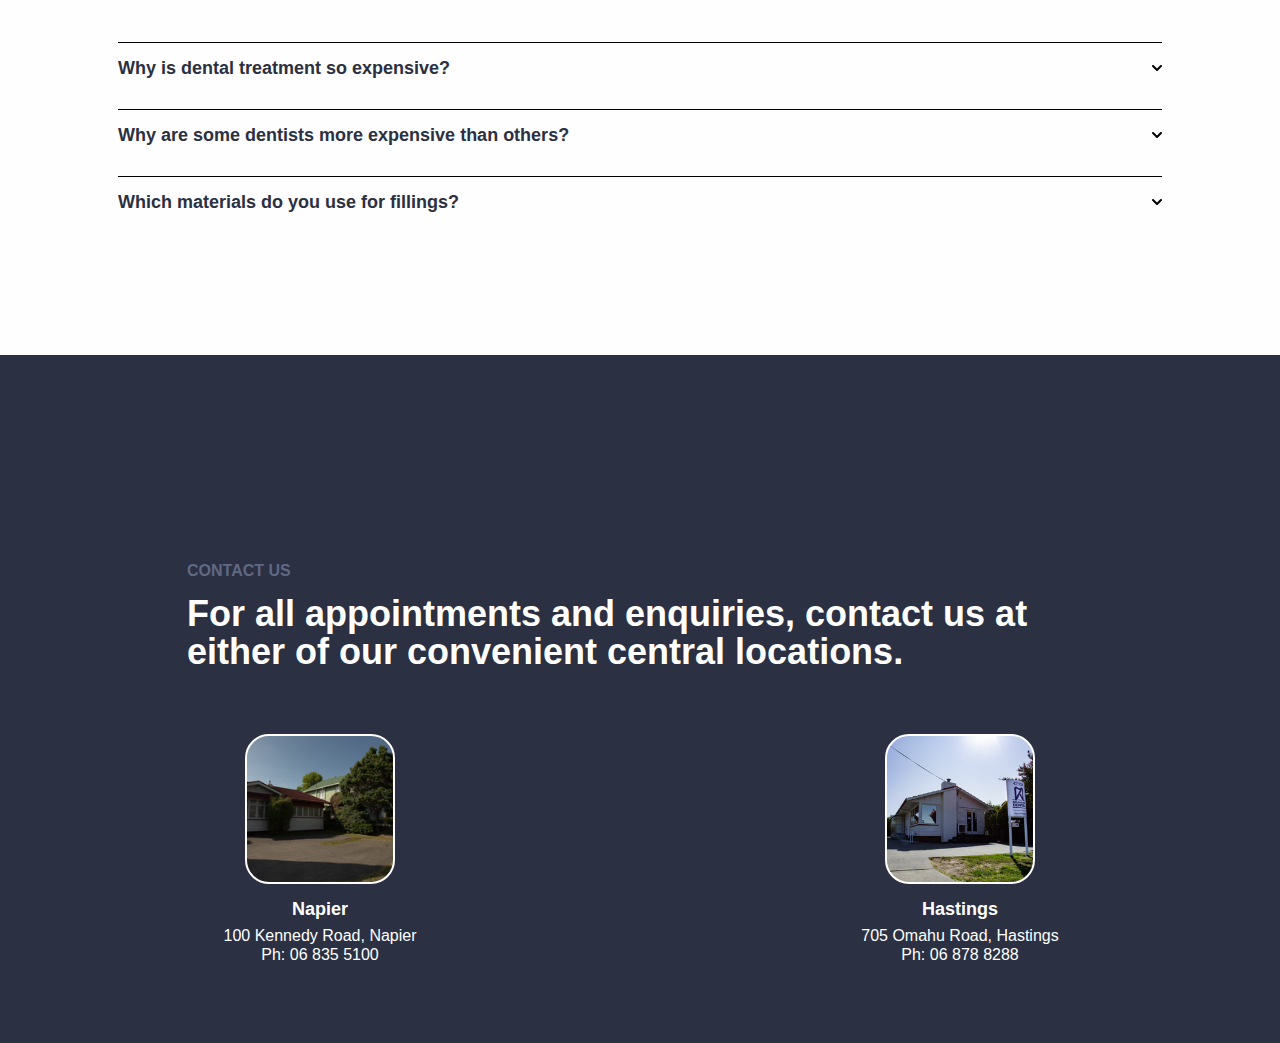
==== commit 0a8be535: "feat: fix up some styling" ====
--- a/index.html
+++ b/index.html
@@ -160,10 +160,10 @@
                 </div>
             </div>
             <div class='team-row'>  
-                <div class='team-item pic' role='image' aria-label='chasanna_profile' style='background-image: url("images/5.jpg")'>
-                </div>
-                <div class='team-item bio'>
-                    <h2>Chasanna</h2>                    
+                <div class='team-item pic' role='image' aria-label='chasana_profile' style='background-image: url("images/5.jpg")'>
+                </div>
+                <div class='team-item bio'>
+                    <h2>Chasana</h2>                    
                     <h3>BDS - Dentist</h3>
                     <p>Born and raised in the Waikato I also whakapapa to Ngāpuhi, Ngāti Kahungunu ki Heretaunga, Ngāti Tūwharetoa and Te Ati Haunui-a-Pāpārangi. </p>
                     <p>Having ties to the Hawkes Bay through both of my parents encouraged my decision to move here from Dunedin after finishing dental school in 2021.</p>
--- a/css/style.css
+++ b/css/style.css
@@ -1,638 +1,633 @@
 /* Temp */
 
+/* GENERIC */
+
+body {
+  font-family: -apple-system, BlinkMacSystemFont, "Segoe UI", Roboto, Oxygen,
+    Ubuntu, Cantarell, "Open Sans", "Helvetica Neue", sans-serif;
+  background-color: #fefefe;
+}
+
+.noselect {
+  -webkit-touch-callout: none;
+  -webkit-user-select: none;
+  -khtml-user-select: none;
+  -moz-user-select: none;
+  -ms-user-select: none;
+  user-select: none;
+}
+
+button {
+  height: 48px;
+  border: 2px solid #2b3042;
+  border-radius: 5px;
+  padding-left: 32px;
+  padding-right: 32px;
+
+  font-weight: 600;
+  font-size: 1em;
+}
+
+.hollow {
+  background-color: rgba(0, 0, 0, 0);
+  color: #2b3042;
+  cursor: pointer;
+}
+
+.hollow:hover {
+  background-color: #2b3042;
+  color: white;
+}
+
+.solid {
+  background-color: #2b3042;
+  color: #fff;
+}
+
+h1 {
+  font-weight: 700;
+  text-transform: uppercase;
+  color: #616883;
+}
+
+h2 {
+  font-weight: 700;
+  font-size: 18px;
+  color: #2b3042;
+}
+
+p {
+  line-height: 19px;
+  color: #343a50;
+}
+
 .arrow {
-    /*display: none;*/
-}
-
-/* GENERIC */
-
-body {
-    font-family: -apple-system, BlinkMacSystemFont, 'Segoe UI', Roboto, Oxygen, Ubuntu, Cantarell, 'Open Sans', 'Helvetica Neue', sans-serif;
-    background-color: #fefefe;
-}
-
-.noselect {
-    -webkit-touch-callout: none; 
-    -webkit-user-select: none; 
-    -khtml-user-select: none;
-    -moz-user-select: none; 
-    -ms-user-select: none;
-    user-select: none;
-}
-
-button {
-    height: 48px;
-    border: 2px solid #2B3042;
-    border-radius: 5px;
-    padding-left: 32px;
-    padding-right: 32px;
-
-    font-weight: 600;
-    font-size: 1em;
-}
-
-.hollow {
-    background-color: rgba(0,0,0,0);
-    color: #2B3042;
-    cursor: pointer;
-}
-
-.hollow:hover {
-    background-color: #2B3042;
-    color: white;
-}
-
-.solid {
-    background-color: #2B3042;
-    color: #fff;
-}
-
-h1 {
-    font-weight: 700;
-    text-transform: uppercase;
-    color: #616883;
-}
-
-h2 {
-    font-weight: 700;
-    font-size: 18px;
-    color: #2B3042;
-}
-
-p {
-    line-height: 19px;
-    color: #343A50;
-}
-
-.arrow {
-    padding-right: 32px;
-    padding-bottom: 1px;
-    cursor: pointer;
-    background-position: right; /* Center the image */
-    background-repeat: no-repeat;
-    background-image: url('../images/arrow.svg');
-    font-weight: 700;
-    color: #2B3042;
-    text-decoration: none;
-
-    transition: padding-right 0.1s ease-in-out
+  padding-right: 32px;
+  padding-bottom: 1px;
+  cursor: pointer;
+  background-position: right; /* Center the image */
+  background-repeat: no-repeat;
+  background-image: url("../images/arrow.svg");
+  font-weight: 700;
+  color: #2b3042;
+  text-decoration: none;
+
+  transition: padding-right 0.1s ease-in-out;
 }
 
 .arrow:hover {
-    text-decoration: underline;
-    padding-right: 40px;
+  text-decoration: underline;
+  padding-right: 40px;
 }
 
 /* Navigation  */
 nav {
-    position: fixed;
-    display: flex;
-    justify-content: space-between;
-    align-items: center;
-
-    z-index: 1;
-
-    width: 100%;
-    padding: 12px 32px;
-
-    font-weight: 600;
-
-    background-color: white;
-    color: #2B3042;
+  position: fixed;
+  display: flex;
+  justify-content: space-between;
+  align-items: center;
+
+  z-index: 1;
+
+  width: 100%;
+  padding: 12px 32px;
+
+  font-weight: 600;
+
+  background-color: white;
+  color: #2b3042;
 }
 
 #links {
-    display: flex;
-    align-items: center;
+  display: flex;
+  align-items: center;
 }
 
 #links a {
-    padding-right: 32px;
-    text-decoration: none;
-    color: #2B3042;
+  padding-right: 32px;
+  text-decoration: none;
+  color: #2b3042;
 }
 
 #links a:hover {
-    text-decoration: underline;
+  text-decoration: underline;
 }
 
 .first-header {
-    padding-top: 64px !important;
+  padding-top: 64px !important;
 }
 
 /* HERO */
 
 #hero {
-    width: 100%;
-    height: 80vh;
-    background-color: #616883;
-    color: #2B3042;
-    background-image: url('../images/hero.JPG');
-    background-size: cover;
-    background-position: center;
+  width: 100%;
+  height: 80vh;
+  background-color: #616883;
+  color: #2b3042;
+  background-image: url("../images/hero.JPG");
+  background-size: cover;
+  background-position: center;
 }
 
 /* SECTION HEADERS */
 
 .section-header {
-    margin: 0 auto;
-    max-width: 906px;
-    padding-top: 208px;
-    padding-bottom: 208px;
-}
-
-#about:before, #team:before, #faq:before, #contact:before {
-    content: '';
-    display: block;
-    position: relative;
-    width: 0;
-    height: 148px;
-    margin-top: -148px;
+  margin: 0 auto;
+  max-width: 906px;
+  padding-top: 208px;
+  padding-bottom: 208px;
+}
+
+#about:before,
+#team:before,
+#faq:before,
+#contact:before {
+  content: "";
+  display: block;
+  position: relative;
+  width: 0;
+  height: 148px;
+  margin-top: -148px;
 }
 
 .section-description {
-    color: #2B3042;
-    font-weight: 600;
-    font-size: 36px;
-    margin-top: 16px;
-    line-height: 38px;
+  color: #2b3042;
+  font-weight: 600;
+  font-size: 36px;
+  margin-top: 16px;
+  line-height: 38px;
 }
 
 /* ABOUT SECTION */
 
 #aboutContent {
-    margin: 0 auto;
-    padding: 0;    
+  margin: 0 auto;
+  padding: 0;
 }
 
 .services {
-    display: flex;
-    justify-content: space-between;
-    max-width: 1044px;
-
-    margin: 0 auto;
-
-    flex-wrap: wrap;
+  display: flex;
+  justify-content: space-between;
+  max-width: 1044px;
+
+  margin: 0 auto;
+
+  flex-wrap: wrap;
 }
 
 .service {
-    max-width: 300px;
+  max-width: 300px;
 }
 
 .service p {
-    margin-top: 8px;
+  margin-top: 8px;
 }
 
 .service h2 {
-    margin-top: 24px;
+  margin-top: 24px;
 }
 
 .service img {
-    height: 100px;
-}
-
-.service:nth-child(4), 
+  height: 100px;
+}
+
+.service:nth-child(4),
 .service:nth-child(5),
-.service:nth-child(6)  {
-    margin-top: 96px;
+.service:nth-child(6) {
+  margin-top: 96px;
 }
 
 /* TEAM SECTION */
 
 #teamContent {
-    padding: 0px !important;
-    width:100%;
-    margin: 0 auto;
+  padding: 0px !important;
+  width: 100%;
+  margin: 0 auto;
+  max-width: 760px;
 }
 
 .team-row {
-    display: flex;
-    /*padding: 16px 0;*/
+  display: flex;
+  /*padding: 16px 0;*/
+}
+
+.team-row:not(:first-of-type) {
+  margin-top: 24px;
+}
+
+.team-row:nth-child(2n) .team-item {
+  padding-left: 0;
 }
 
 .team-item {
-    width: 50%;
-    min-height: 300px;
-    padding: 32px;
-    display: flex;
-    flex-direction: column;
-    justify-content: center;
-    /*border-radius: 24px;*/
-
-    /* Background stuff */
-    background-repeat: no-repeat;
-    background-position: center;
-    background-size: cover;
+  width: 50%;
+  min-height: 300px;
+  padding: 24px;
+  display: flex;
+  flex-direction: column;
+  justify-content: center;
+  /*border-radius: 24px;*/
+
+  /* Background stuff */
+  background-repeat: no-repeat;
+  background-position: center;
+  background-size: cover;
 }
 
 .team-item h3 {
-    font-size: 12px;
-    margin-top: 6px;
-}
-
+  font-size: 12px;
+  margin-top: 6px;
+}
 
 .team-item p:first-of-type {
-    margin-top: 16px;
+  margin-top: 16px;
 }
 
 /* CONTACT SECTION */
 
 #blue {
-    margin-top: 128px;
-    width: 100%;
-    background-color: #2B3042;
-    color: white;
-    padding-bottom: 64px;
+  margin-top: 128px;
+  width: 100%;
+  background-color: #2b3042;
+  color: white;
+  padding-bottom: 64px;
 }
 
 #blue *:not(h1) {
-    color: white;
+  color: white;
 }
 
 /* Footer */
 
 footer {
-    width: 100%;
-    background-color: #2B3042;
-    color: white;
-    text-align: right;
-    padding: 32px 32px 16px 32px;
-    font-weight: 600
+  width: 100%;
+  background-color: #2b3042;
+  color: white;
+  text-align: right;
+  padding: 32px 32px 16px 32px;
+  font-weight: 600;
 }
 
 /* FAQ */
 
 #faqContent {
-    margin: 0 auto;
-    max-width: 1044px;
+  margin: 0 auto;
+  max-width: 1044px;
 }
 
 .faq-entry:not(:first-child) {
-    margin-top: 16px;
+  margin-top: 16px;
 }
 
 .faq-header {
-    padding: 16px 0px;
-    display: flex;
-    align-items: center;
-    border-top: 1px solid;
-    justify-content: space-between;
-    cursor: pointer;
+  padding: 16px 0px;
+  display: flex;
+  align-items: center;
+  border-top: 1px solid;
+  justify-content: space-between;
+  cursor: pointer;
 }
 
 .faq-body {
-    margin-top: 8px;
-    display: none;
+  margin-top: 8px;
+  display: none;
 }
 
 .faq-open .faq-body {
-    display: block !important;
+  display: block !important;
 }
 
 .faq-open img {
-    transform: rotate(180deg);
+  transform: rotate(180deg);
 }
 
 /* Hamburger */
 
-
 .hamburger-icon-container {
-    display: none;
-    position: relative;
-    transform: scale(0.4);
-    cursor: pointer;
-    width: 70px;
-    height: 70px;
+  display: none;
+  position: relative;
+  transform: scale(0.4);
+  cursor: pointer;
+  width: 70px;
+  height: 70px;
 }
 .hamburger-icon {
-  transform: translateY(-50%); /* center centerpoint of icon-element in container*/
+  transform: translateY(
+    -50%
+  ); /* center centerpoint of icon-element in container*/
 }
 .hamburger-icon,
 .hamburger-icon:before,
 .hamburger-icon:after {
-    content: '';
-    position: absolute;
-    height: 10px;
-    width: 100%;
-    background: black;
-    transition: all .2s ease;
+  content: "";
+  position: absolute;
+  height: 10px;
+  width: 100%;
+  background: black;
+  transition: all 0.2s ease;
 }
 
 .hamburger-icon {
-    top: 50%
+  top: 50%;
 }
 
 .hamburger-icon:before {
-    top: -200%
+  top: -200%;
 }
 
 .hamburger-icon:after {
-    top: 200%
+  top: 200%;
 }
 
 /* Darstellung wenn das Close-Icon angezeigt werden soll */
 
 .hamburger-active .hamburger-icon {
-    transform: rotate(45deg) translate(-3px,-3px); /* translate to raise cross to optically centered position*/
+  transform: rotate(45deg) translate(-3px, -3px); /* translate to raise cross to optically centered position*/
 }
 
 .hamburger-active .hamburger-icon:before,
 .hamburger-active .hamburger-icon:after {
-    top: 0
+  top: 0;
 }
 
 .hamburger-active .hamburger-icon:before {
-    transform: rotate(90deg)
-}
-
+  transform: rotate(90deg);
+}
 
 /* Location */
 
 .last-header {
-    padding-bottom: 48px !important;
+  padding-bottom: 48px !important;
 }
 
 #contactContent {
-    display: flex;
+  display: flex;
 }
 
 .location {
-    width: 50%;
-    text-align: center;
+  width: 50%;
+  text-align: center;
 }
 
 .location h2 {
-    margin-top: 16px;
+  margin-top: 16px;
 }
 
 .location p {
-    margin-top: 8px;
+  margin-top: 8px;
 }
 
 .location-icon {
-    margin: 0 auto;
-    height: 150px;
-    width: 150px;
-    background-position: center;
-    background-size: cover;
-    background-repeat: no-repeat;
-    border-radius: 24px;
-    border: 2px solid white;
+  margin: 0 auto;
+  height: 150px;
+  width: 150px;
+  background-position: center;
+  background-size: cover;
+  background-repeat: no-repeat;
+  border-radius: 24px;
+  border: 2px solid white;
 }
 
 /* Service page fixes */
 
 .service-page .first-content {
-    padding-top: 211px;
+  padding-top: 211px;
 }
 
 .service-page h1 {
-    font-size: 36px;
-    color: #2B3042;
-    text-transform: none;
+  font-size: 36px;
+  color: #2b3042;
+  text-transform: none;
+  margin-top: 48px;
+}
+
+.service-page h2 {
+  color: #2b3042;
+  /*color: #616883;*/
+}
+
+.service-page h3 {
+  color: #2b3042;
+  font-weight: 600;
+}
+
+.service-page section {
+  max-width: 886px;
+  margin: 0 auto;
+}
+
+.service-page .contact-us {
+  display: flex;
+  justify-content: center;
+  align-items: center;
+  flex-direction: column;
+  padding-top: 176px;
+  padding-bottom: 64px;
+}
+
+.service-page .contact-us p {
+  font-size: 24px;
+}
+
+.before-after-section {
+  display: flex;
+  flex-direction: column;
+  align-items: center;
+}
+
+.before-after-section .photos {
+  display: flex;
+  max-width: 720px;
+  justify-content: space-between;
+}
+
+.before-after-section .photos.first {
+  display: flex !important;
+}
+
+.before-after img {
+  width: 100%;
+  margin-top: 6px;
+  border-radius: 5px;
+  box-shadow: 0 0 5px 0 rgba(0, 0, 0, 0.5);
+}
+
+.procedure {
+  width: 100%;
+}
+
+.procedure p:first-of-type {
+  margin-top: 8px;
+}
+
+.before-after-section .show-photos {
+  width: 270px;
+  margin: 0 auto;
+}
+
+.before-after-section .photos {
+  margin-top: 16px;
+  display: none;
+}
+
+.before-after-section {
+  margin-top: 32px;
+}
+
+.before-after-section .photos .before-after:first-child {
+  margin-right: 24px;
+}
+
+.procedure:not(:first-of-type) {
+  margin-top: 128px;
+}
+
+.first-content p:first-of-type {
+  margin-top: 24px;
+}
+
+.procedure-navigator {
+  display: flex;
+  flex-direction: column;
+  /*width: 200px;*/
+  /*flex-grow: 0;*/
+  /*flex-shrink: 0;*/
+  margin-top: 42px;
+  margin-right: 16px;
+  flex: 0 0 200px;
+  /*transition: margin-top 0.05s ease-in-out;*/
+}
+
+.scrolling .procedure-content,
+.bottom .procedure-content {
+  padding-left: 216px;
+}
+
+.scrolling .procedure-navigator {
+  position: fixed;
+  top: 194px;
+  width: 200px;
+}
+
+.bottom .procedure-navigator {
+  position: absolute;
+  bottom: 0;
+  width: 200px;
+}
+
+.procedure-navigator a {
+  line-height: 19px;
+  color: #343a50;
+}
+
+.procedure-navigator a:not(:first-child) {
+  margin-top: 12px;
+}
+
+.procedure:before {
+  content: "";
+  display: block;
+  position: relative;
+  width: 0;
+  height: 148px;
+  margin-top: -148px;
+}
+
+.split {
+  position: relative;
+  z-index: 0;
+  display: flex;
+  margin-top: 64px;
+}
+
+/* Media queries */
+@media only screen and (max-width: 1130px) {
+  .section-header {
+    max-width: 760px;
+  }
+
+  #faqContent {
+    max-width: 760px;
+  }
+
+  #aboutContent {
+    max-width: 760px;
+  }
+
+  .section-description {
+    font-size: 24px;
+    line-height: 32px;
+  }
+
+  .service:nth-child(3),
+  .service:nth-child(4),
+  .service:nth-child(5),
+  .service:nth-child(6) {
     margin-top: 48px;
-}
-
-.service-page h2 {
-    color: #2B3042;
-    /*color: #616883;*/
-}
-
-.service-page h3 {
-    color: #2B3042;
-    font-weight: 600;
-}
-
-.service-page p {
-    /*margin-top: 12px;*/
-}
-
-.service-page section {
-    max-width: 886px;
-    margin: 0 auto;
-}
-
-.service-page .contact-us {
-    display: flex;
-    justify-content: center;
-    align-items: center;
-    flex-direction: column;
-    padding-top: 176px;
-    padding-bottom: 64px;
-}
-
-.service-page .contact-us p {
-    font-size: 24px;
-}
-
-.before-after-section {
-    display: flex;
-    flex-direction: column;
-    align-items: center;
-}
-
-.before-after-section .photos {
-    display: flex;
-    max-width: 720px;
-    justify-content: space-between;
-}
-
-.before-after-section .photos.first {
-    display: flex !important;
-}
-
-.before-after img {
-    width: 100%;
-    margin-top: 6px;
-    border-radius: 5px;
-    box-shadow: 0 0 5px 0 rgba(0,0,0,0.5); 
-}
-
-.procedure {
-    width: 100%;
-}
-
-.procedure p:first-of-type {
-    margin-top: 8px;
-}
-
-.before-after-section .show-photos {
-    width: 270px;
-    margin: 0 auto;
-}
-
-.before-after-section .photos {
-    margin-top: 16px;
-    display: none;
-}
-
-.before-after-section {
-    margin-top: 32px;
-}
-
-.before-after-section .photos .before-after:first-child {
-    margin-right: 24px;
-}
-
-.procedure:not(:first-of-type) {
-    margin-top: 128px;
-}
-
-.first-content p:first-of-type {
-    margin-top: 24px;
-}
-
-.procedure-navigator {
-    display: flex;
-    flex-direction: column;
-    /*width: 200px;*/
-    /*flex-grow: 0;*/
-    /*flex-shrink: 0;*/
-    margin-top: 42px;
-    margin-right: 16px;
-    flex: 0 0 200px;
-    /*transition: margin-top 0.05s ease-in-out;*/
-}
-
-.scrolling .procedure-content, .bottom .procedure-content {
-    padding-left: 216px;
-}
-
-.scrolling .procedure-navigator {
+  }
+
+  h1 {
+    font-size: 14px;
+  }
+
+  .service {
+    max-width: 320px;
+  }
+
+  .service img {
+    height: 80px;
+  }
+
+  .section-header {
+    padding-top: 128px;
+    padding-bottom: 128px;
+  }
+
+  section {
+    padding-left: 32px;
+    padding-right: 32px;
+  }
+}
+
+/* Media queries */
+@media only screen and (max-width: 1024px) {
+  p {
+    font-size: 14px;
+  }
+
+  a {
+    font-size: 14px;
+  }
+
+  .procedure-navigator {
+    margin-right: 0px;
+  }
+
+  .scrolling .procedure-content,
+  .bottom .procedure-content {
+    padding-left: 200px;
+  }
+
+  .scrolling .procedure-navigator {
     position: fixed;
     top: 194px;
-    width: 200px;
-}
-
-.bottom .procedure-navigator {
+  }
+
+  .bottom .procedure-navigator {
     position: absolute;
-    bottom: 0;
-    width: 200px;
-}
-
-.procedure-navigator a {
-    line-height: 19px;
-    color: #343A50;
-}
-
-.procedure-navigator a:not(:first-child) {
-    margin-top: 12px;
-}
-
-.procedure:before {
-    content: '';
-    display: block;
-    position: relative;
-    width: 0;
-    height: 148px;
-    margin-top: -148px;
-}
-
-.split {
-    position: relative;
-    z-index: 0;
-    display: flex;
-    margin-top: 64px;
-}
-
-/* Media queries */
-@media only screen and (max-width: 1130px) {
-    .section-header {
-        max-width: 760px;
-    }
-
-    #faqContent {
-        max-width: 760px;
-    }
-
-    #teamContent {
-        max-width: 760px;
-    }
-
-    #aboutContent {
-        max-width: 760px;
-    }
-
-    .section-description {
-        font-size: 24px;
-        line-height: 32px;
-    }
-
-    .service:nth-child(3),
-    .service:nth-child(4),
-    .service:nth-child(5),
-    .service:nth-child(6) {
-        margin-top: 48px;
-    }
-
-    h1 {
-        font-size: 14px;
-    }
-
-    .service {
-        max-width: 320px;
-    }
-
-    .service img {
-        height: 80px;
-    }
-
-    .section-header {
-        padding-top: 128px;
-        padding-bottom: 128px;
-    }
-
-    section {
-        padding-left: 32px;
-        padding-right: 32px;
-    }
-
-    .before-after img {
-        /*width: 240px;*/
-    }
-
-}
-
-/* Media queries */
-@media only screen and (max-width: 1024px) {
-    p {
-        font-size: 14px;
-    }
-
-    a {
-        font-size: 14px;
-    }
-
-    .procedure-navigator {
-        margin-right: 0px;
-    }
-
-    .scrolling .procedure-content, .bottom .procedure-content {
-        padding-left: 200px;
-    }
-
-    .scrolling .procedure-navigator {
-        position: fixed;
-        top: 194px;
-    }
-
-    .bottom .procedure-navigator {
-        position: absolute;
-    }
-
-    .services a {
-        font-size: 14px;
-    }
-
-    .services {
-        justify-content: space-around;
-    }
-
-
+  }
+
+  .services a {
+    font-size: 14px;
+  }
+
+  .services {
+    justify-content: space-around;
+  }
 }
 
 @media only screen and (max-width: 795px) {
-/*.pic {
+  /*.pic {
     height: 300px;
     width: 300px;
     position: absolute;
@@ -643,180 +638,179 @@
 
 /* Media queries */
 @media only screen and (max-width: 770px) {
-    #links {
-        position: fixed;
-        flex-direction: column;
-        top: 0;
-        width: 100%;
-        height: 100vh;
-        display: none;
-        justify-content: center;
-        left: 0px;
-        background-color: white;
-        padding-bottom: 24px;
-        z-index: -1;
-    }
-
-    h2 {
-        font-size: 14px;
-    }
-
-    h3 {
-        font-size: 12px;
-    }
-
-    p {
-        font-size: 12px;
-    }
-
-    .procedure-navigator a {
-        font-size: 12px;
-    }
-
-    .service img {
-        height: 60px;
-    }
-
-    .service h2 {
-        margin-top: 16px;
-    }
-
-    .service a {
-        font-size: 12px;
-    }
-
-    .location-icon {
-        height: 100px;
-        width: 100px;
-    }
-
-/*.service {
+  #links {
+    position: fixed;
+    flex-direction: column;
+    top: 0;
+    width: 100%;
+    height: 100vh;
+    display: none;
+    justify-content: center;
+    left: 0px;
+    background-color: white;
+    padding-bottom: 24px;
+    z-index: -1;
+  }
+
+  h2 {
+    font-size: 14px;
+  }
+
+  h3 {
+    font-size: 12px;
+  }
+
+  p {
+    font-size: 12px;
+  }
+
+  .procedure-navigator a {
+    font-size: 12px;
+  }
+
+  .service img {
+    height: 60px;
+  }
+
+  .service h2 {
+    margin-top: 16px;
+  }
+
+  .service a {
+    font-size: 12px;
+  }
+
+  .location-icon {
+    height: 100px;
+    width: 100px;
+  }
+
+  /*.service {
     padding-left: 16px;
     padding-right: 16px;
     }*/
 
-    #teamContent {
-        padding-left: 16px !important;
-        padding-right: 16px !important;
-    }
-
-/*    .services {
+  #teamContent {
+    padding-left: 16px !important;
+    padding-right: 16px !important;
+  }
+
+  /*    .services {
     justify-content: flex-start;
 }
 */
-#hamburger {
+  #hamburger {
     display: block;
-}
-
-#links a {
+  }
+
+  #links a {
     margin-top: 16px;
     padding: 0px;
-}
-
-#links button {
+  }
+
+  #links button {
     margin-top: 16px;
-}
-
-nav {
+  }
+
+  nav {
     height: 70px;
-}
-
-#logo {
+  }
+
+  #logo {
     width: 40px;
-}
-
-section {
+  }
+
+  section {
     padding-left: 16px;
     padding-right: 16px;
-}
+  }
 }
 
 @media only screen and (max-width: 705px) {
-    .service {
-        padding: 0 16px;
-        width: 50%;
-    }
+  .service {
+    padding: 0 16px;
+    width: 50%;
+  }
 }
 
 @media only screen and (max-width: 705px) {
-
-    .team-row {
-        position: relative;
-        z-index: -1;
-    }
-
-    .team-item {
-        min-height: 0;
-    }
-
-    .pic {
-        height: 150px;
-        width: 150px;
-        border-radius: 24px;
-        position: absolute;
-        min-height: 150px;
-    }
-
-    .bio {
-        margin-top: 172px;
-        width: 100%;
-        padding: 0;
-    }
+  .team-row {
+    position: relative;
+    z-index: -1;
+  }
+
+  .team-item {
+    min-height: 0;
+  }
+
+  .pic {
+    height: 150px;
+    width: 150px;
+    border-radius: 24px;
+    position: absolute;
+    min-height: 150px;
+  }
+
+  .bio {
+    margin-top: 172px;
+    width: 100%;
+    padding: 0;
+  }
 }
 
 @media only screen and (max-width: 630px) {
-    .procedure-navigator {
-        display: none;
-    }
-
-    .procedure-content {
-        padding-left: 0 !important;
-    }
+  .procedure-navigator {
+    display: none;
+  }
+
+  .procedure-content {
+    padding-left: 0 !important;
+  }
 }
 
 @media only screen and (max-width: 430px) {
-    .service:not(:first-child) {
-        margin-top: 24px;
-    }
-
-    #hero {
-        display: none;
-    }
-
-    .first-header {
-        padding-top: 128px !important;
-    }
-
-    .service {
-        width: 100%;
-    }
-
-    .services {
-        flex-direction: column;
-    }
-
-    .location {
-        display: flex;
-        align-items: center;
-        width: 100%;
-    }
-
-    .location-icon {
-        margin-left: 0px;
-        margin-right: 16px;
-    }
-
-    .location:not(:first-child) {
-        margin-top: 16px;
-    }
-
-    #contactContent {
-        display: flex;
-        flex-direction: column !important;
-    }
-
-    #aboutContent {
-        padding-left: 0;
-        padding-right: 0;
-    }
-}+  .service:not(:first-child) {
+    margin-top: 24px;
+  }
+
+  #hero {
+    display: none;
+  }
+
+  .first-header {
+    padding-top: 128px !important;
+  }
+
+  .service {
+    width: 100%;
+  }
+
+  .services {
+    flex-direction: column;
+  }
+
+  .location {
+    display: flex;
+    align-items: center;
+    width: 100%;
+  }
+
+  .location-icon {
+    margin-left: 0px;
+    margin-right: 16px;
+  }
+
+  .location:not(:first-child) {
+    margin-top: 16px;
+  }
+
+  #contactContent {
+    display: flex;
+    flex-direction: column !important;
+  }
+
+  #aboutContent {
+    padding-left: 0;
+    padding-right: 0;
+  }
+}
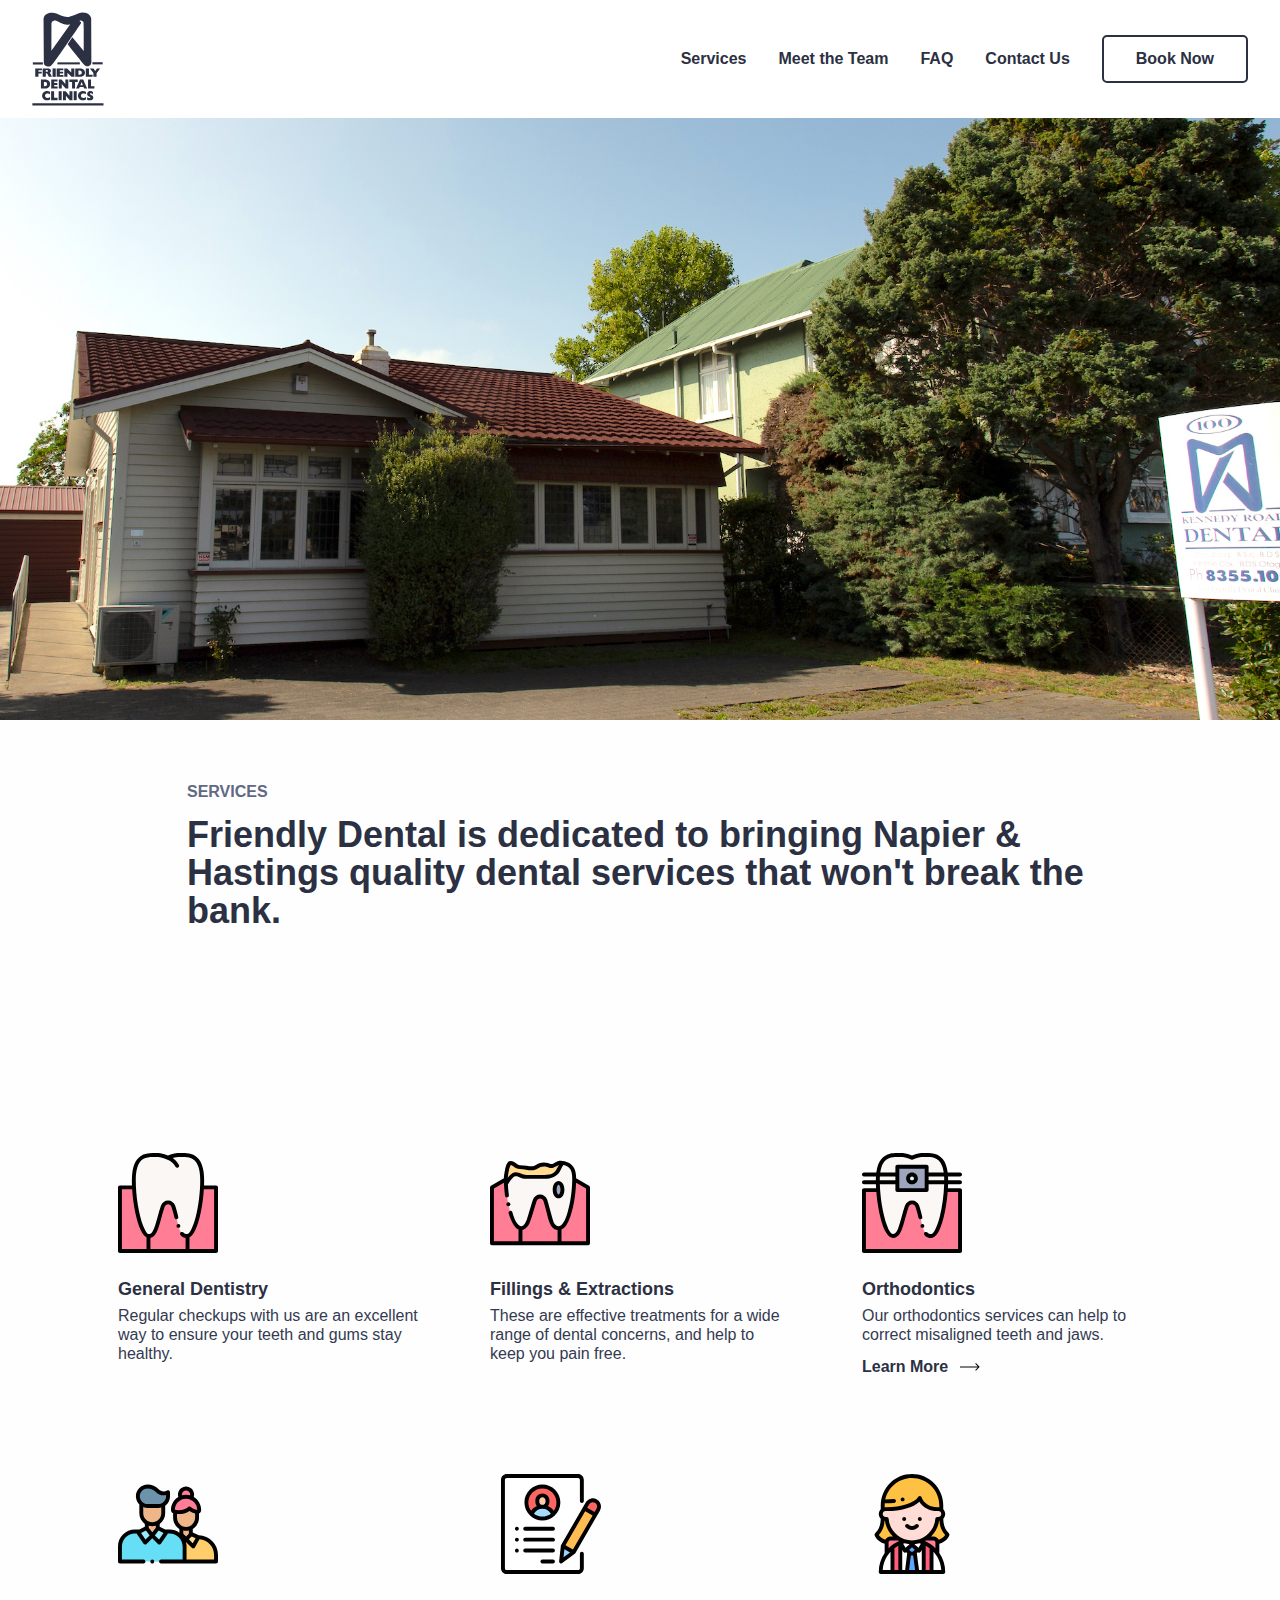
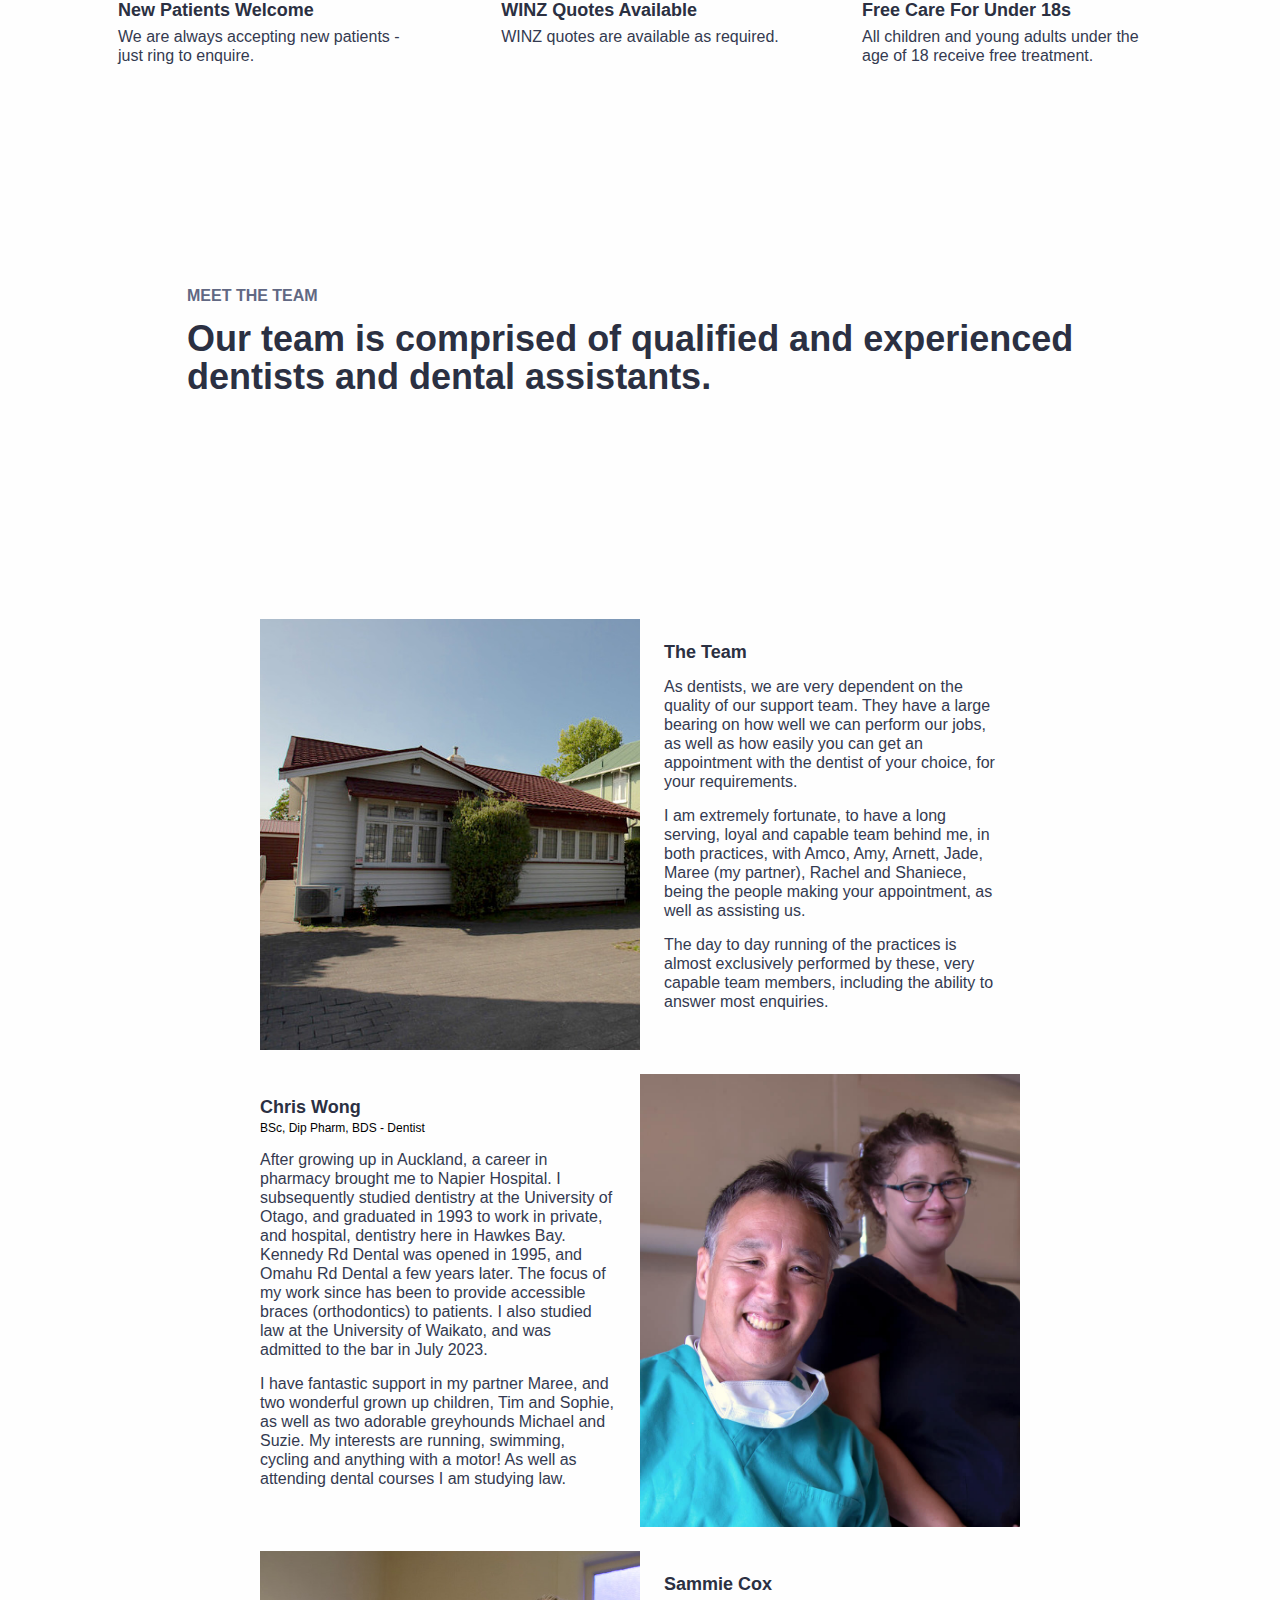
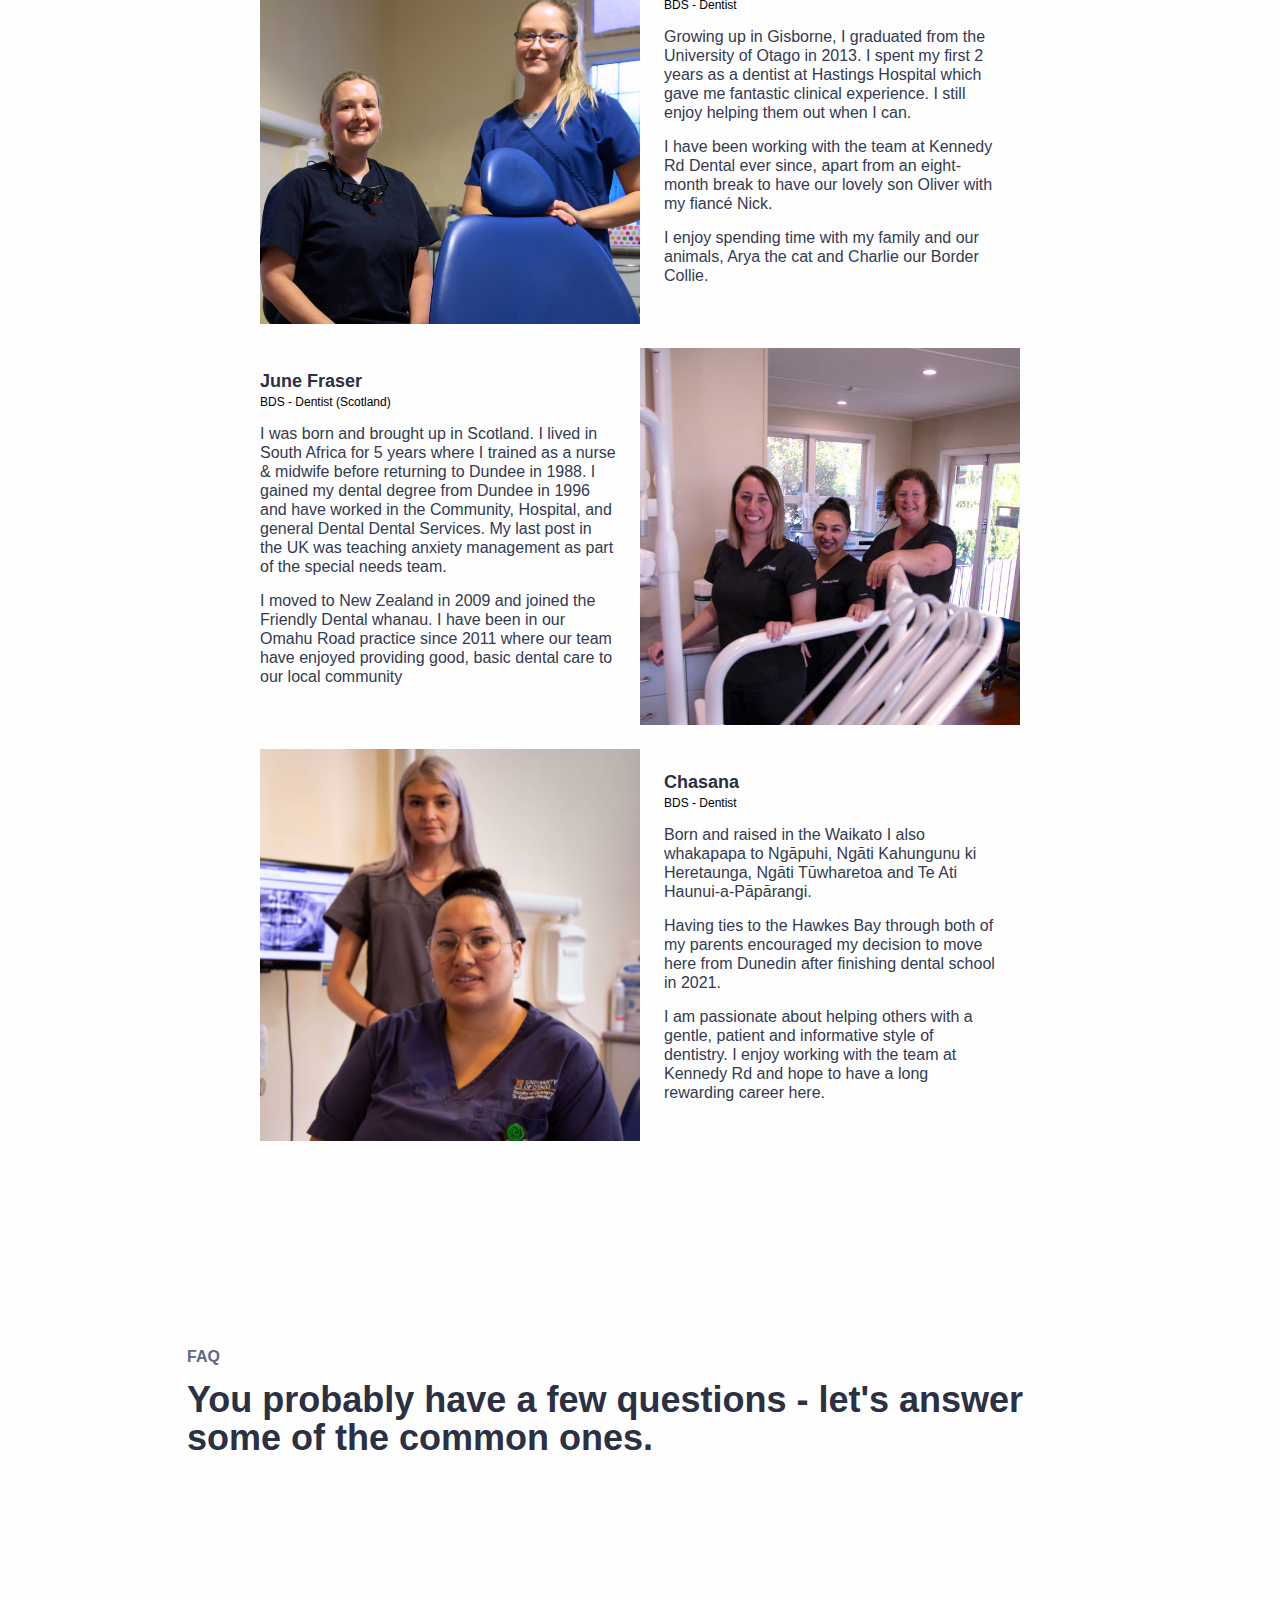
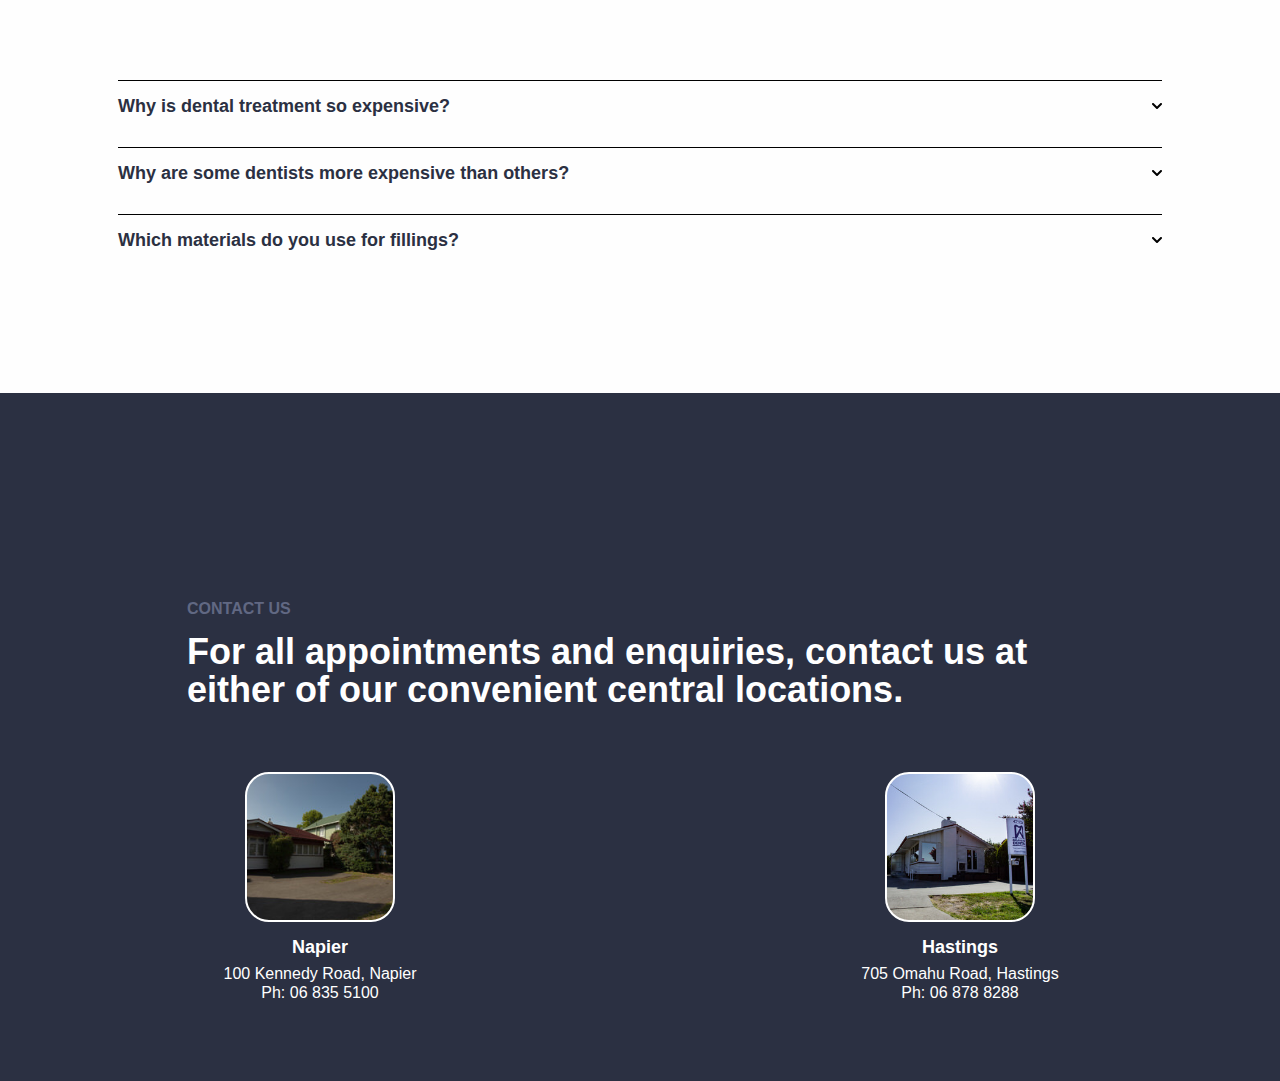
==== commit bec1bcd4: "chore: update Chris' description" ====
--- a/index.html
+++ b/index.html
@@ -128,7 +128,7 @@
                 <div class='team-item bio'>
                     <h2>Chris Wong</h2>                    
                     <h3>BSc, Dip Pharm, BDS - Dentist</h3>
-                    <p>After growing up in Auckland, a career in pharmacy brought me to Napier Hospital. I subsequently studied dentistry at the University of Otago, and graduated in 1993 to work in private, and hospital, dentistry here in Hawkes Bay. Kennedy Rd Dental was opened in 1995, and Omahu Rd Dental a few years later. The focus of my work since has been to provide accessible braces (orthodontics) to patients.</p>
+                    <p>After growing up in Auckland, a career in pharmacy brought me to Napier Hospital. I subsequently studied dentistry at the University of Otago, and graduated in 1993 to work in private, and hospital, dentistry here in Hawkes Bay. Kennedy Rd Dental was opened in 1995, and Omahu Rd Dental a few years later. The focus of my work since has been to provide accessible braces (orthodontics) to patients. I also studied law at the University of Waikato, and was admitted to the bar in July 2023. </p>
                     <p>I have fantastic support in my partner Maree, and two wonderful grown up children, Tim and Sophie, as well as two adorable greyhounds Michael and Suzie. My interests are running, swimming, cycling and anything with a motor! As well as attending dental courses I am studying law.</p>
                 </div>
                 <div class='team-item pic' role='image' aria-label='chris_profile' style='background-image: url("images/1.JPG")'>
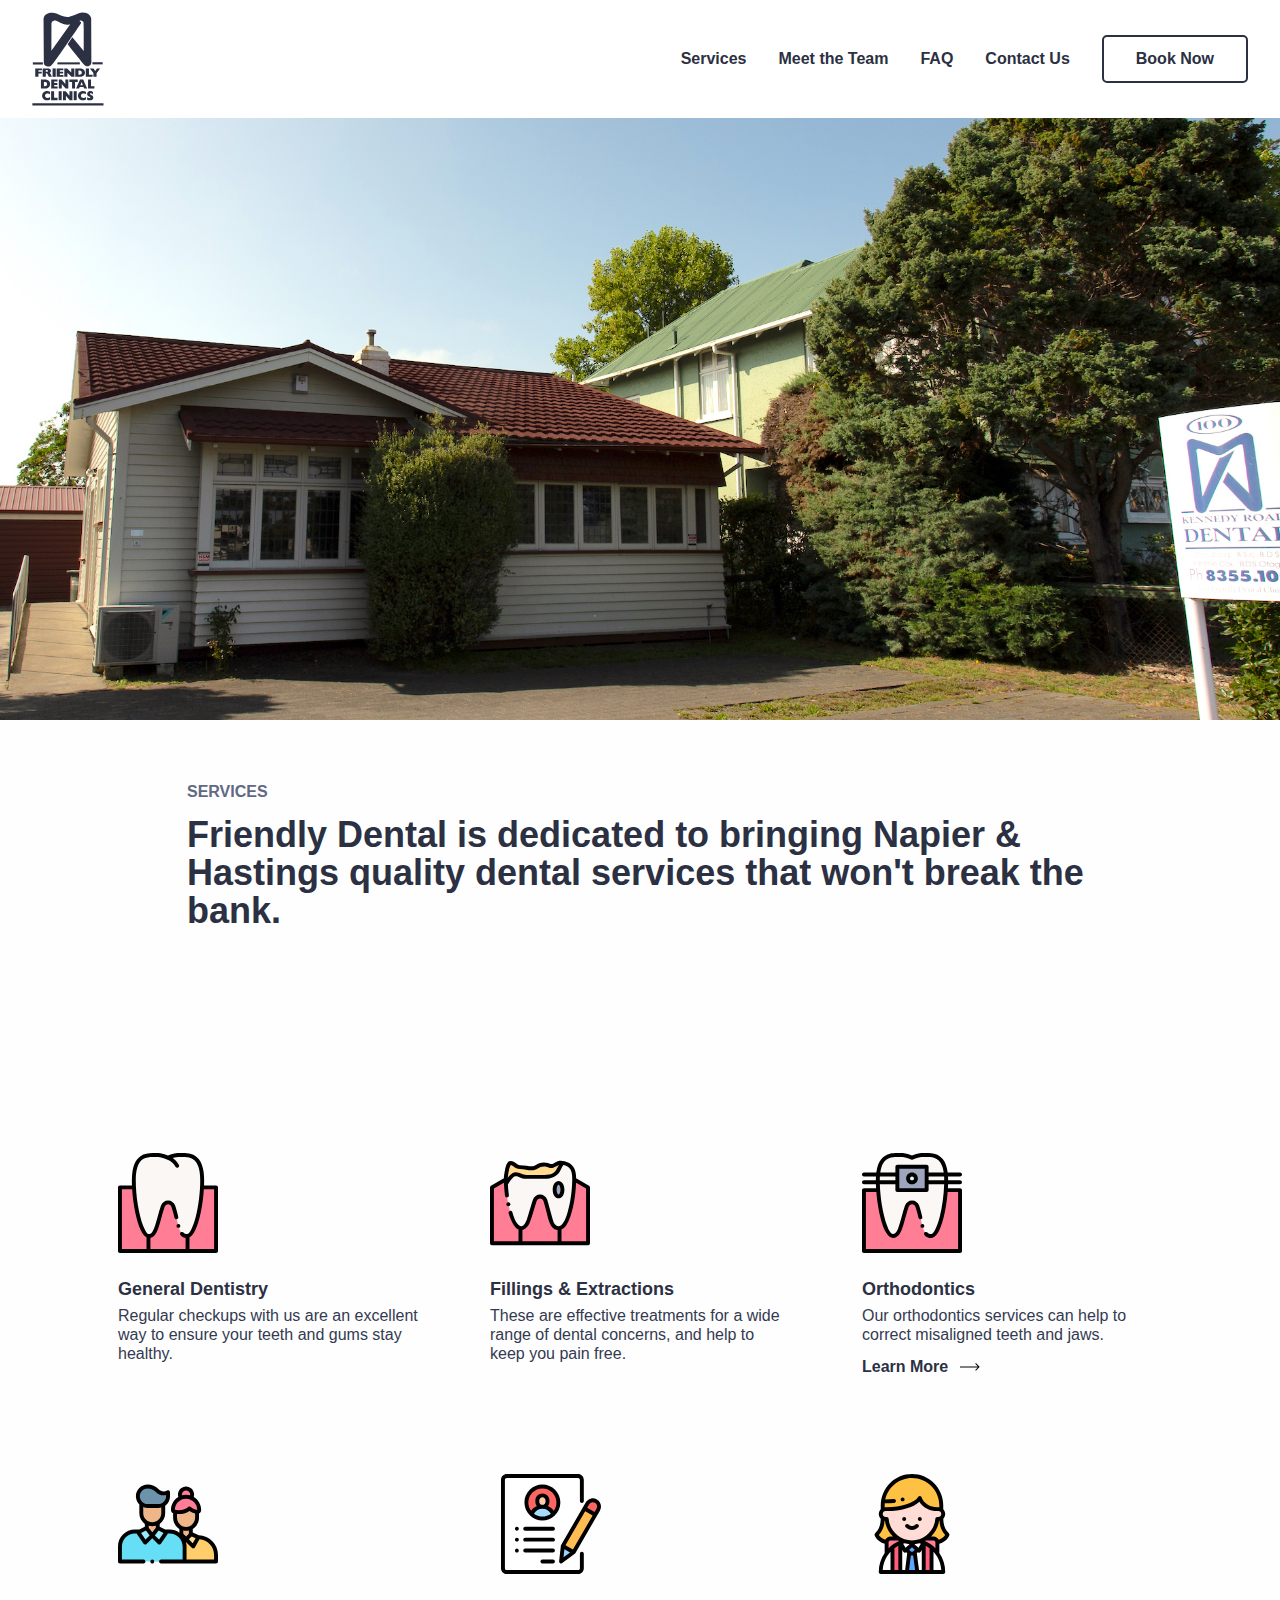
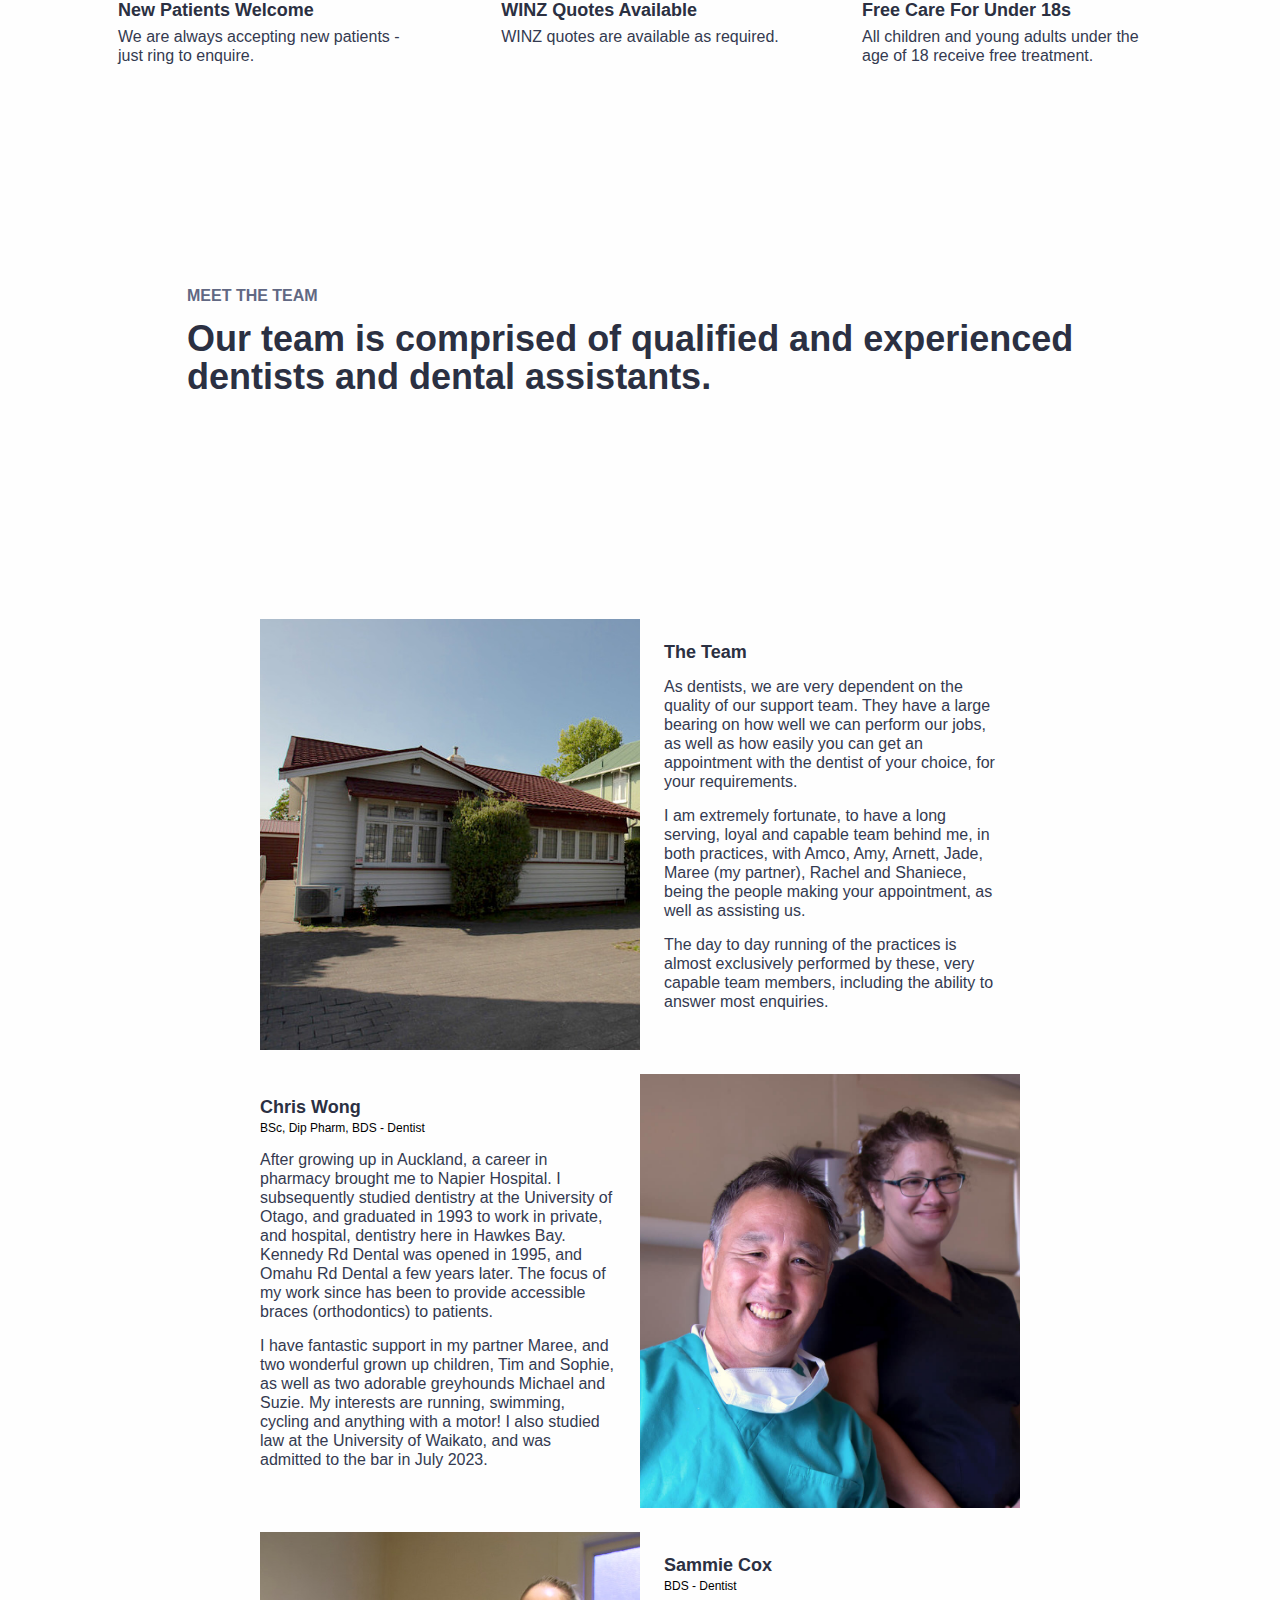
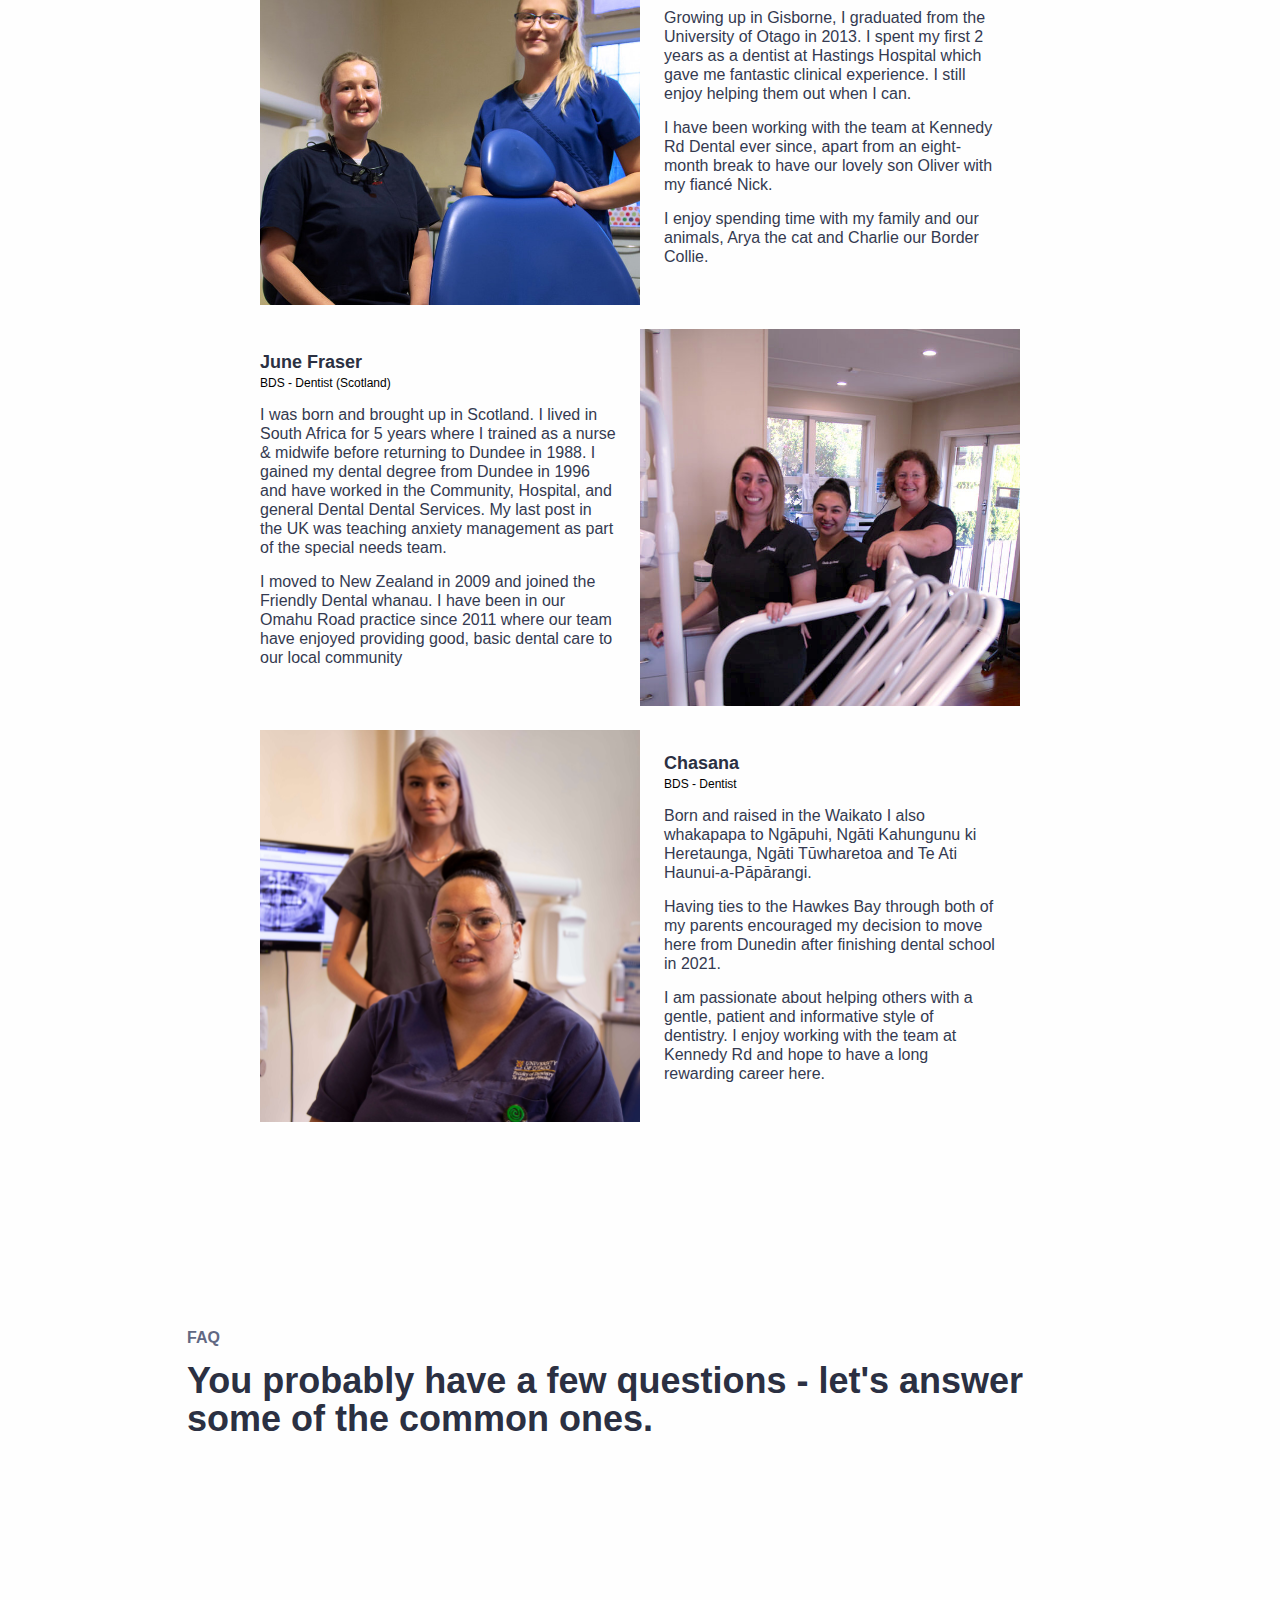
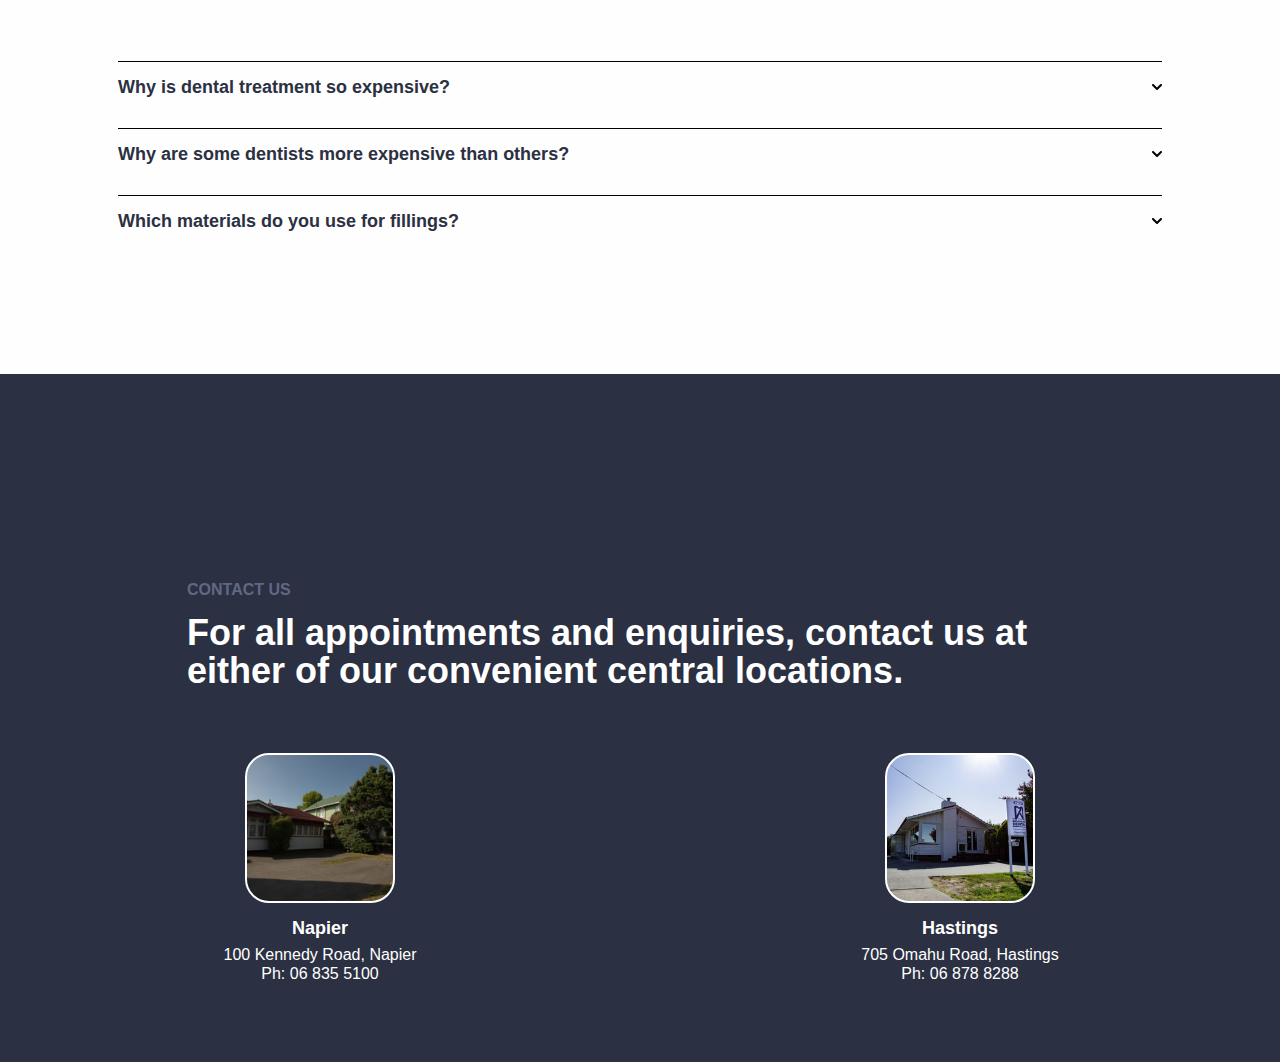
==== commit de1ff9a3: "chore: better paragraph" ====
--- a/index.html
+++ b/index.html
@@ -128,8 +128,8 @@
                 <div class='team-item bio'>
                     <h2>Chris Wong</h2>                    
                     <h3>BSc, Dip Pharm, BDS - Dentist</h3>
-                    <p>After growing up in Auckland, a career in pharmacy brought me to Napier Hospital. I subsequently studied dentistry at the University of Otago, and graduated in 1993 to work in private, and hospital, dentistry here in Hawkes Bay. Kennedy Rd Dental was opened in 1995, and Omahu Rd Dental a few years later. The focus of my work since has been to provide accessible braces (orthodontics) to patients. I also studied law at the University of Waikato, and was admitted to the bar in July 2023. </p>
-                    <p>I have fantastic support in my partner Maree, and two wonderful grown up children, Tim and Sophie, as well as two adorable greyhounds Michael and Suzie. My interests are running, swimming, cycling and anything with a motor! As well as attending dental courses I am studying law.</p>
+                    <p>After growing up in Auckland, a career in pharmacy brought me to Napier Hospital. I subsequently studied dentistry at the University of Otago, and graduated in 1993 to work in private, and hospital, dentistry here in Hawkes Bay. Kennedy Rd Dental was opened in 1995, and Omahu Rd Dental a few years later. The focus of my work since has been to provide accessible braces (orthodontics) to patients.</p>
+                    <p>I have fantastic support in my partner Maree, and two wonderful grown up children, Tim and Sophie, as well as two adorable greyhounds Michael and Suzie. My interests are running, swimming, cycling and anything with a motor! I also studied law at the University of Waikato, and was admitted to the bar in July 2023. </p>
                 </div>
                 <div class='team-item pic' role='image' aria-label='chris_profile' style='background-image: url("images/1.JPG")'>
                 </div>
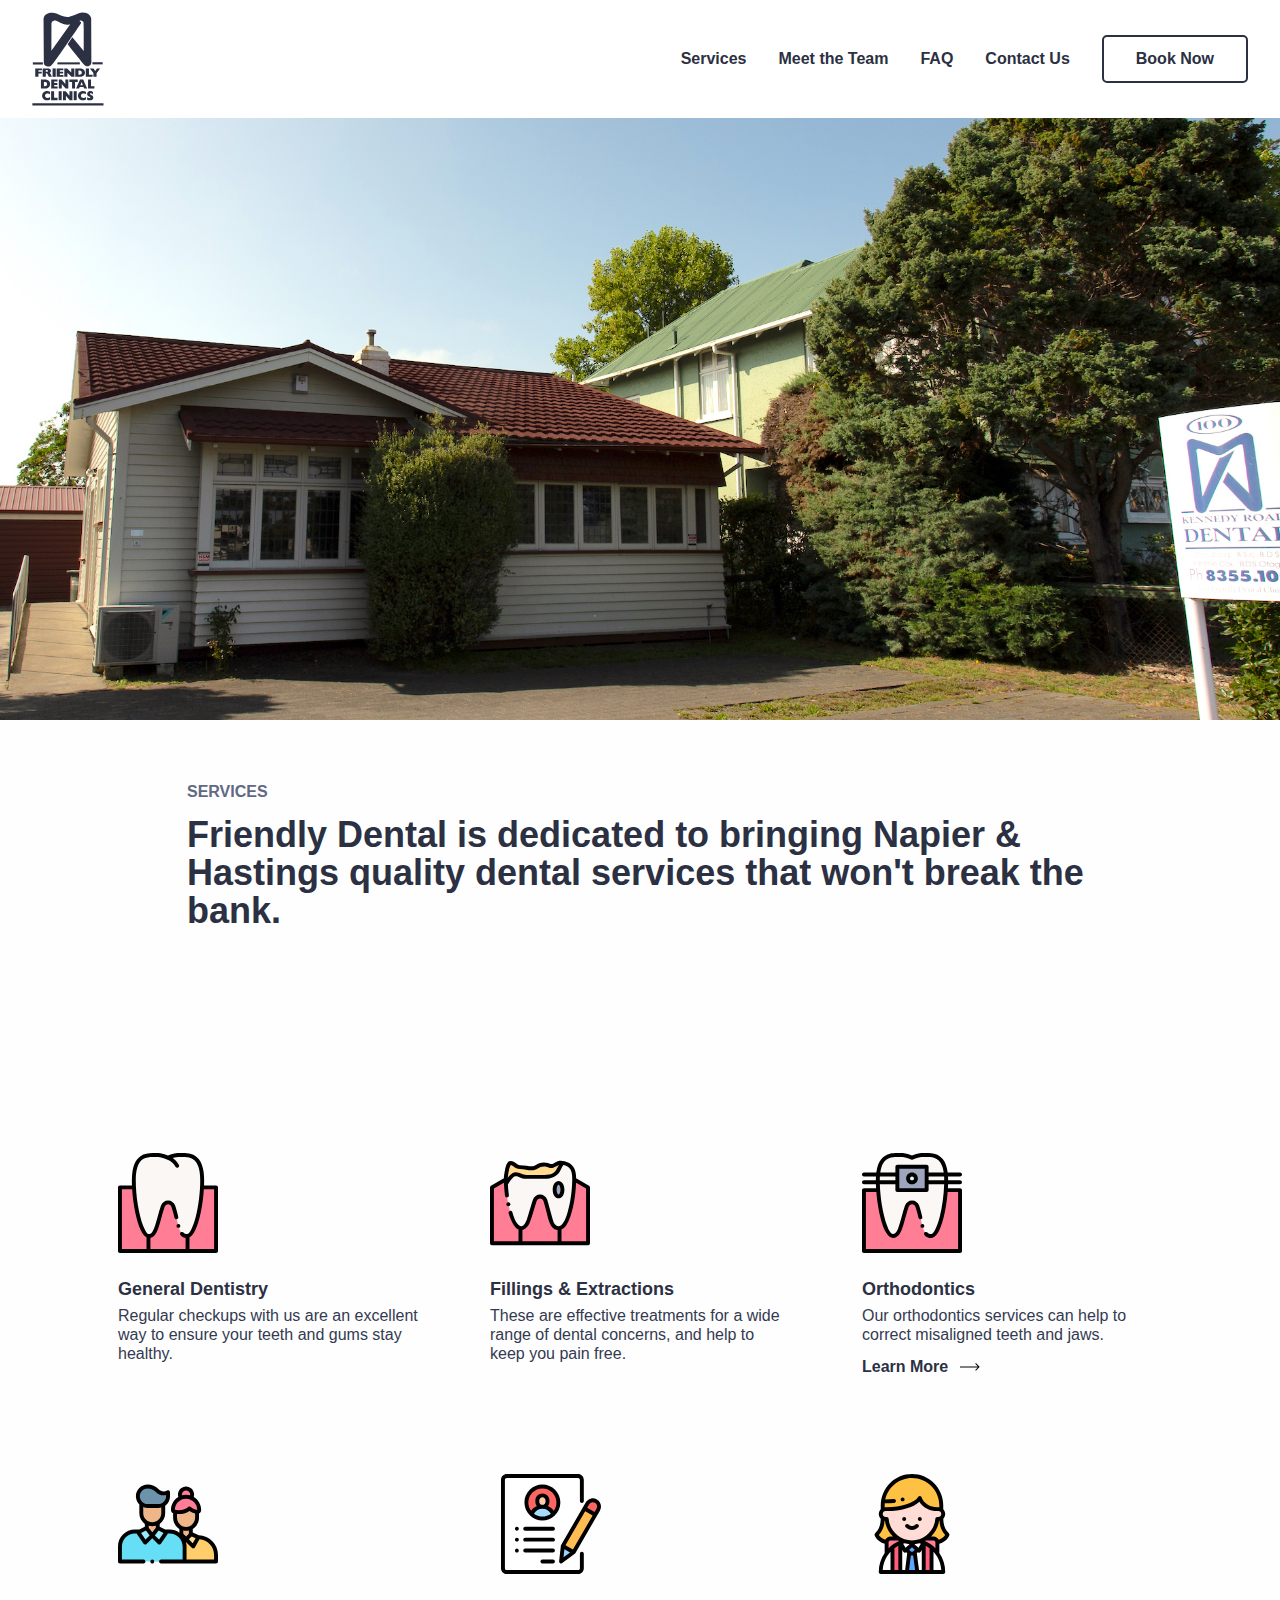
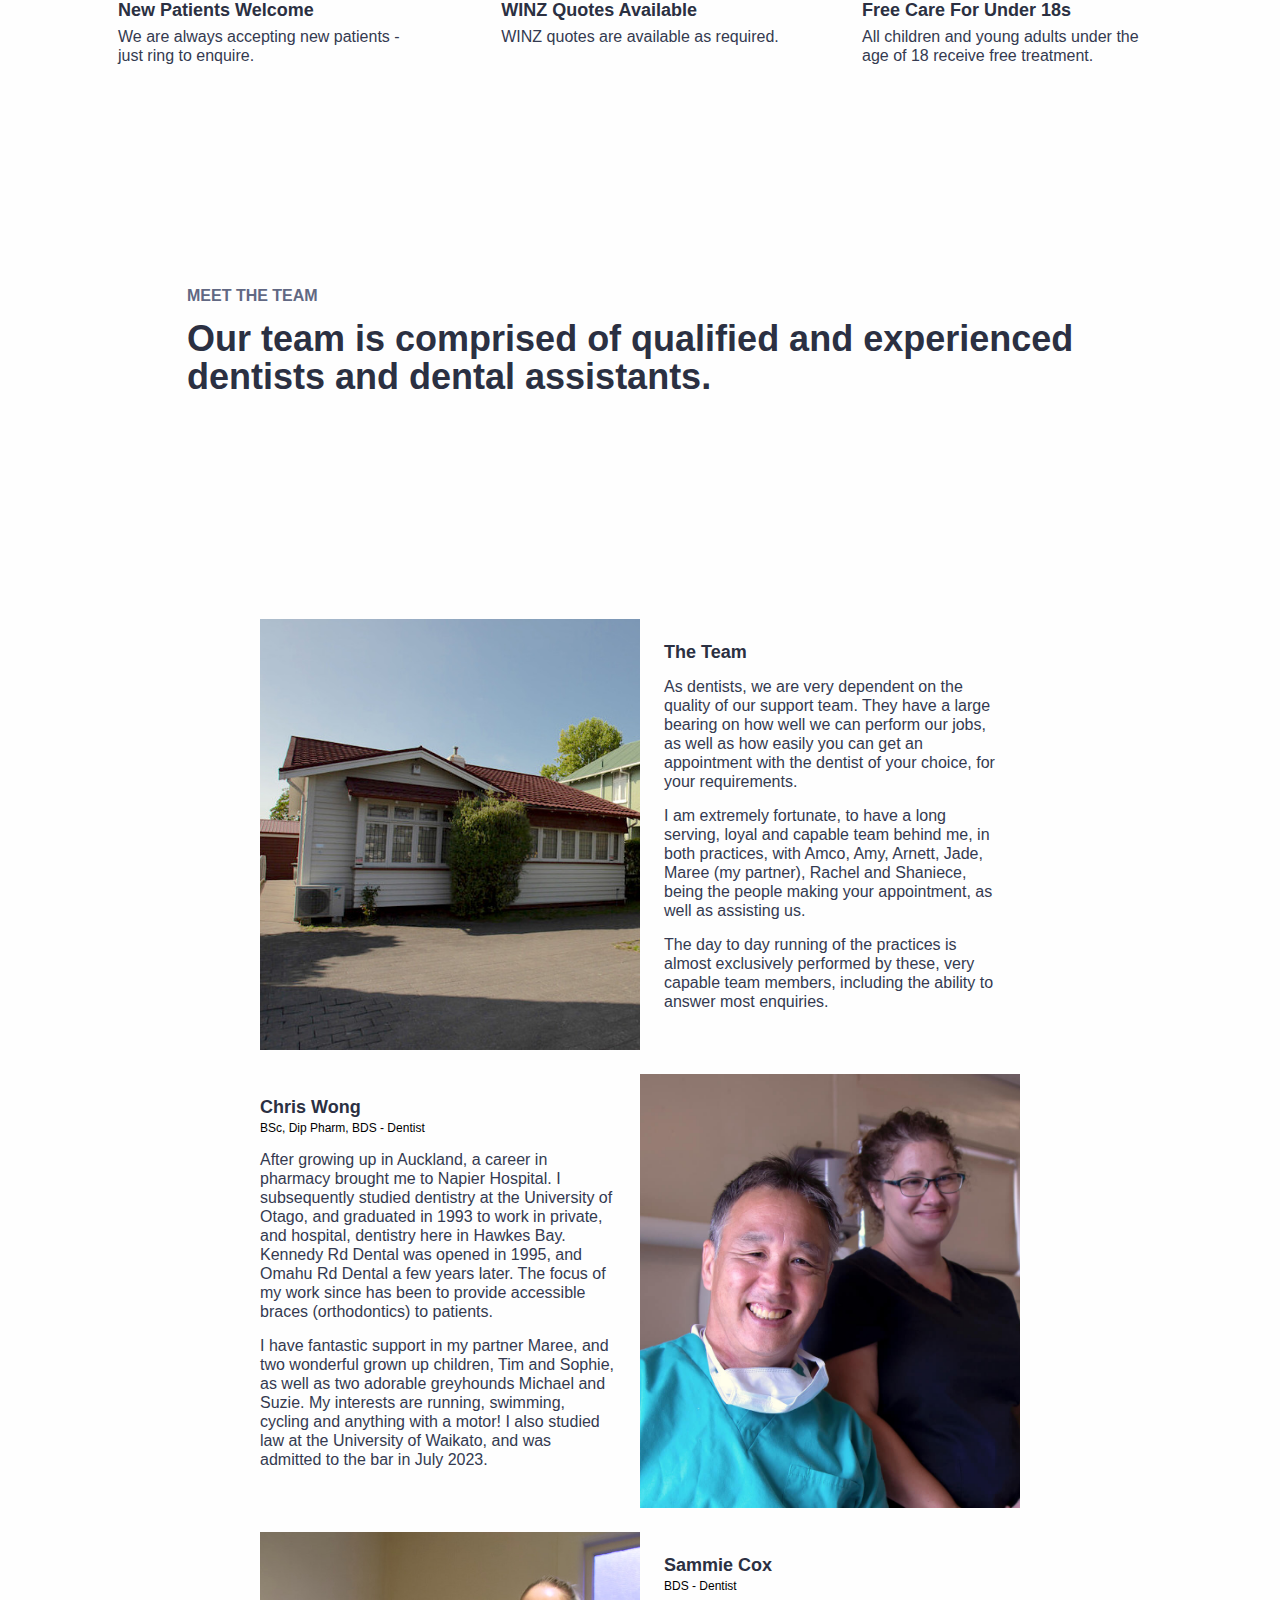
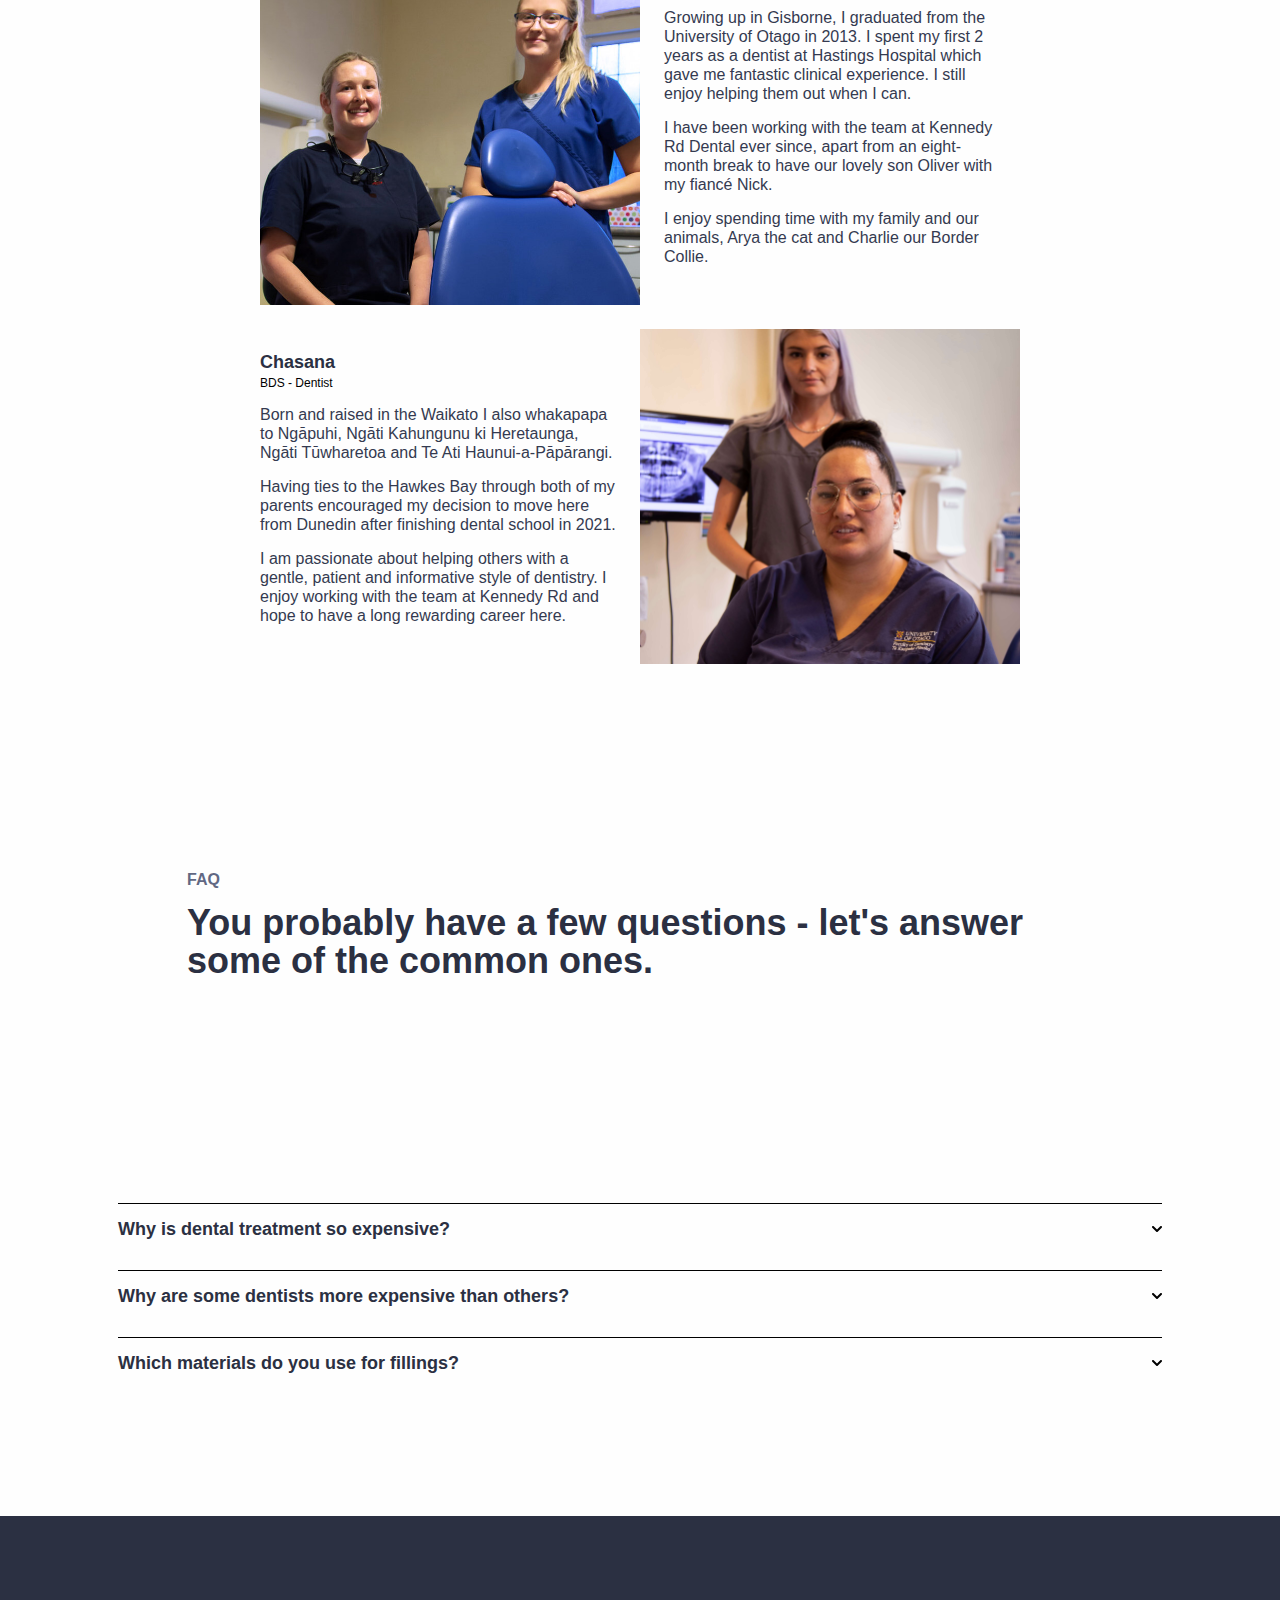
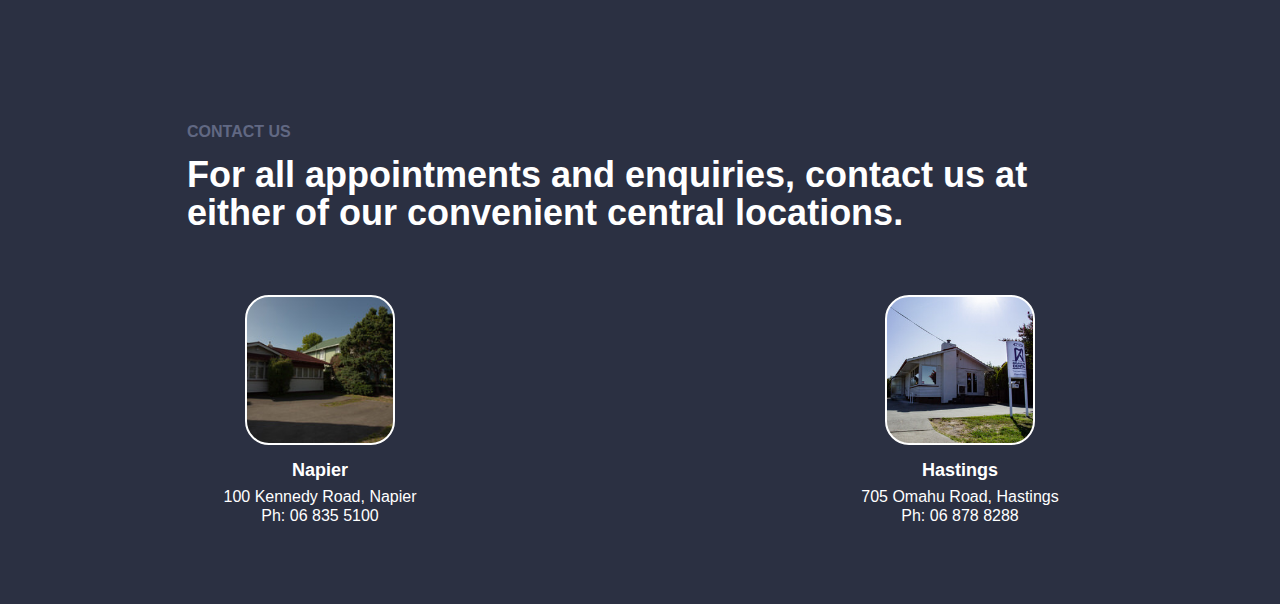
==== commit e3333232: "feat: remove June Fraser" ====
--- a/index.html
+++ b/index.html
@@ -148,26 +148,15 @@
                     <p>I enjoy spending time with my family and our animals, Arya the cat and Charlie our Border Collie.</p>
                 </div>
             </div>
-            <div class='team-row'>
-                <div class='team-item bio'>
-                    <h2>June Fraser</h2>                    
-                    <h3>BDS - Dentist (Scotland)</h3>
-                    <p>I was born and brought up in Scotland. I lived in South Africa for 5 years where I trained as a nurse & midwife before returning to Dundee in 1988. I gained my dental degree from Dundee in 1996 and have worked in the Community, Hospital, and general Dental Dental Services. My last post in the UK was teaching anxiety management as part of the special needs team.</p>
-                    <p>I moved to New Zealand in 2009 and joined the Friendly Dental whanau. I have been in our Omahu Road practice since 2011 where our team have enjoyed providing good, basic dental care to our local community</p>
-                   
-                </div> 
-		        <div class='team-item pic' role='image' aria-label='june_profile' style='background-image: url("images/june.jpg")'>
-                </div>
-            </div>
             <div class='team-row'>  
-                <div class='team-item pic' role='image' aria-label='chasana_profile' style='background-image: url("images/5.jpg")'>
-                </div>
                 <div class='team-item bio'>
                     <h2>Chasana</h2>                    
                     <h3>BDS - Dentist</h3>
                     <p>Born and raised in the Waikato I also whakapapa to Ngāpuhi, Ngāti Kahungunu ki Heretaunga, Ngāti Tūwharetoa and Te Ati Haunui-a-Pāpārangi. </p>
                     <p>Having ties to the Hawkes Bay through both of my parents encouraged my decision to move here from Dunedin after finishing dental school in 2021.</p>
                     <p>I am passionate about helping others with a gentle, patient and informative style of dentistry.  I enjoy working with the team at Kennedy Rd and hope to have a long rewarding career here.</p>
+                </div>
+                <div class='team-item pic' role='image' aria-label='chasana_profile' style='background-image: url("images/5.jpg")'>
                 </div>
             </div>
         </section>
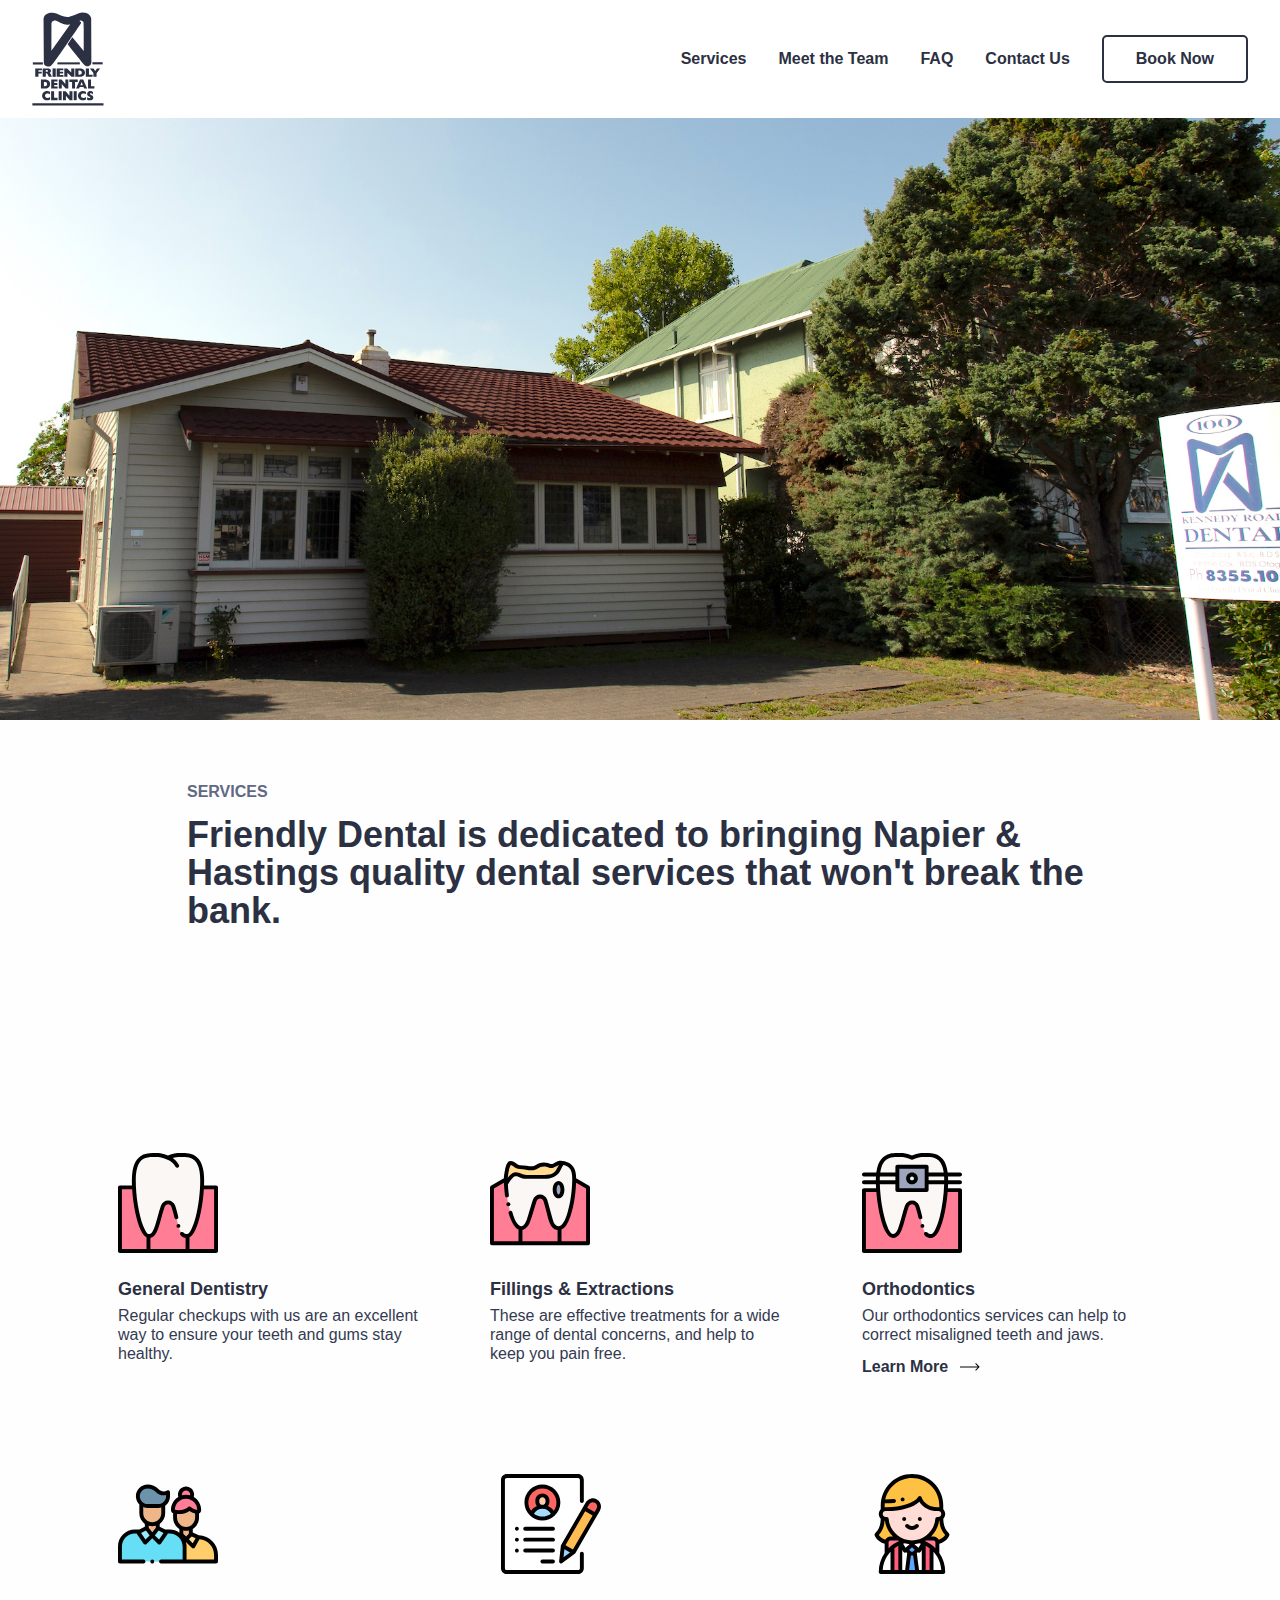
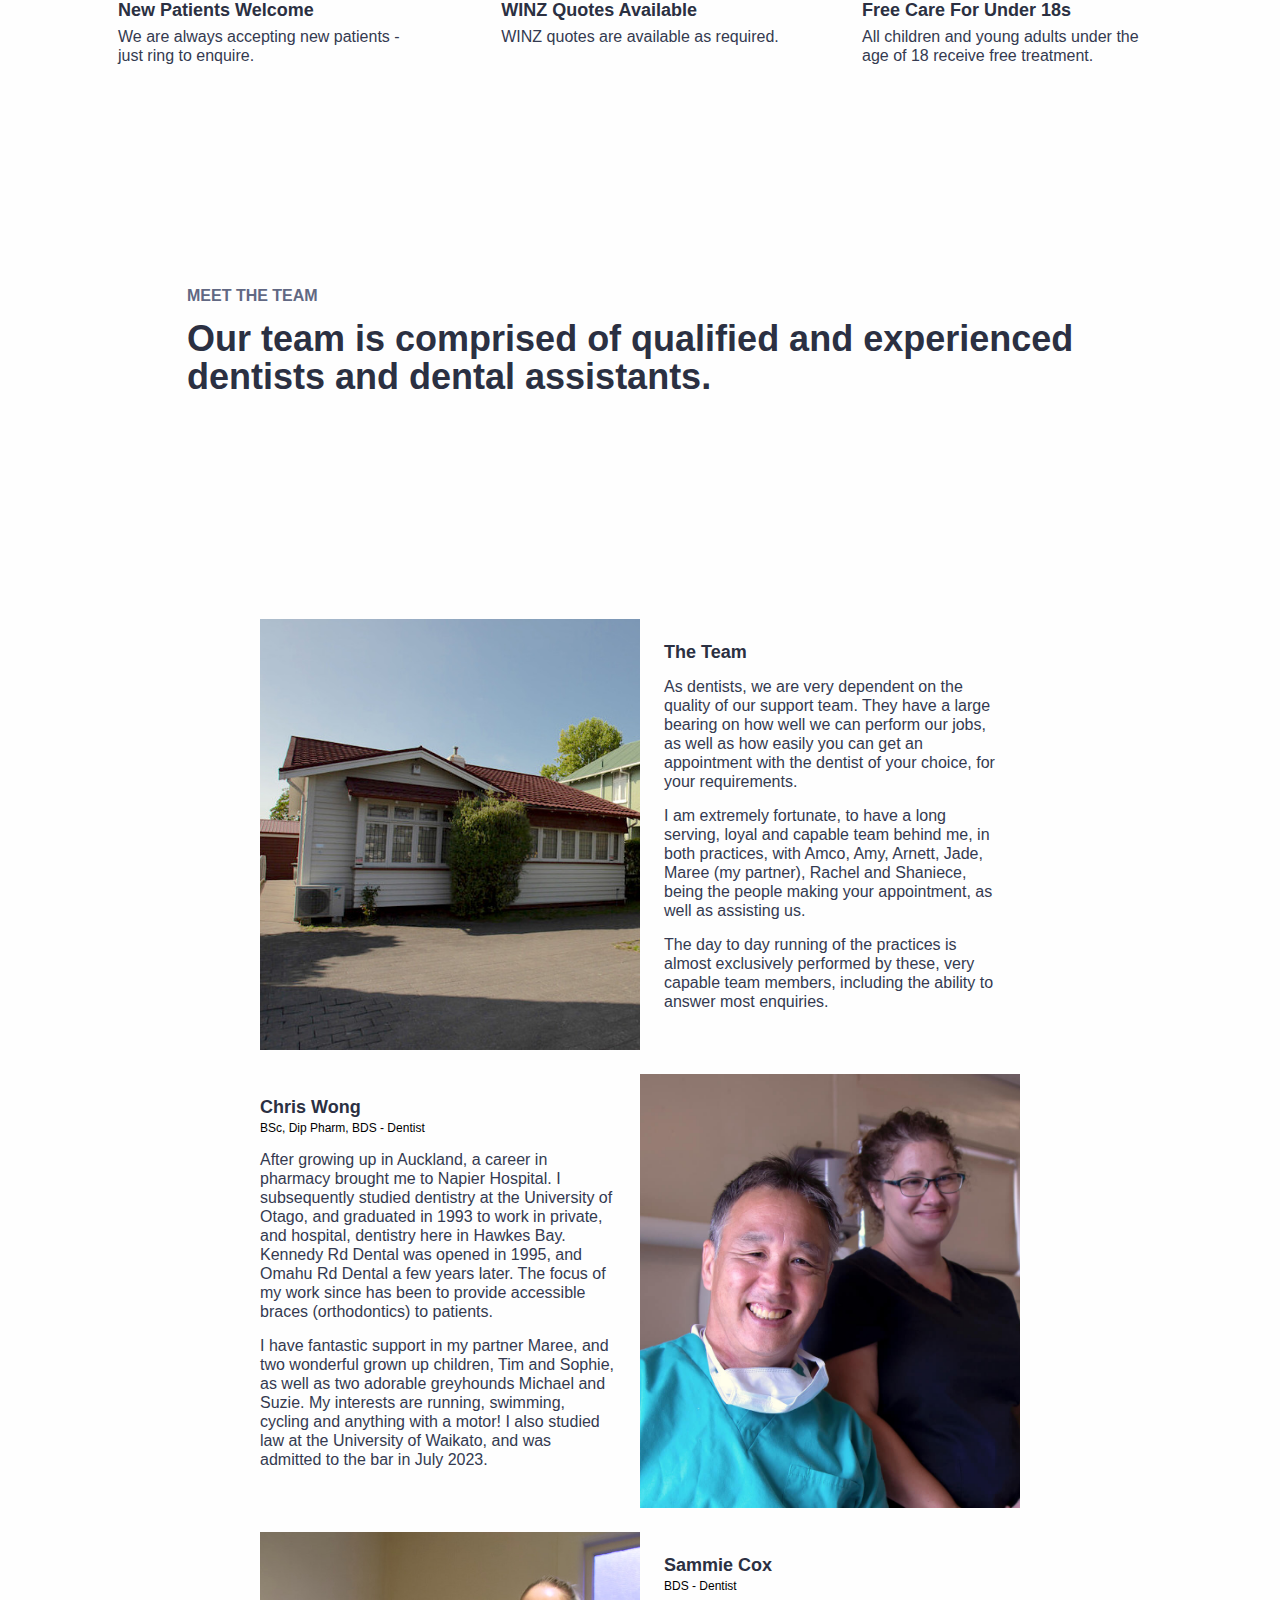
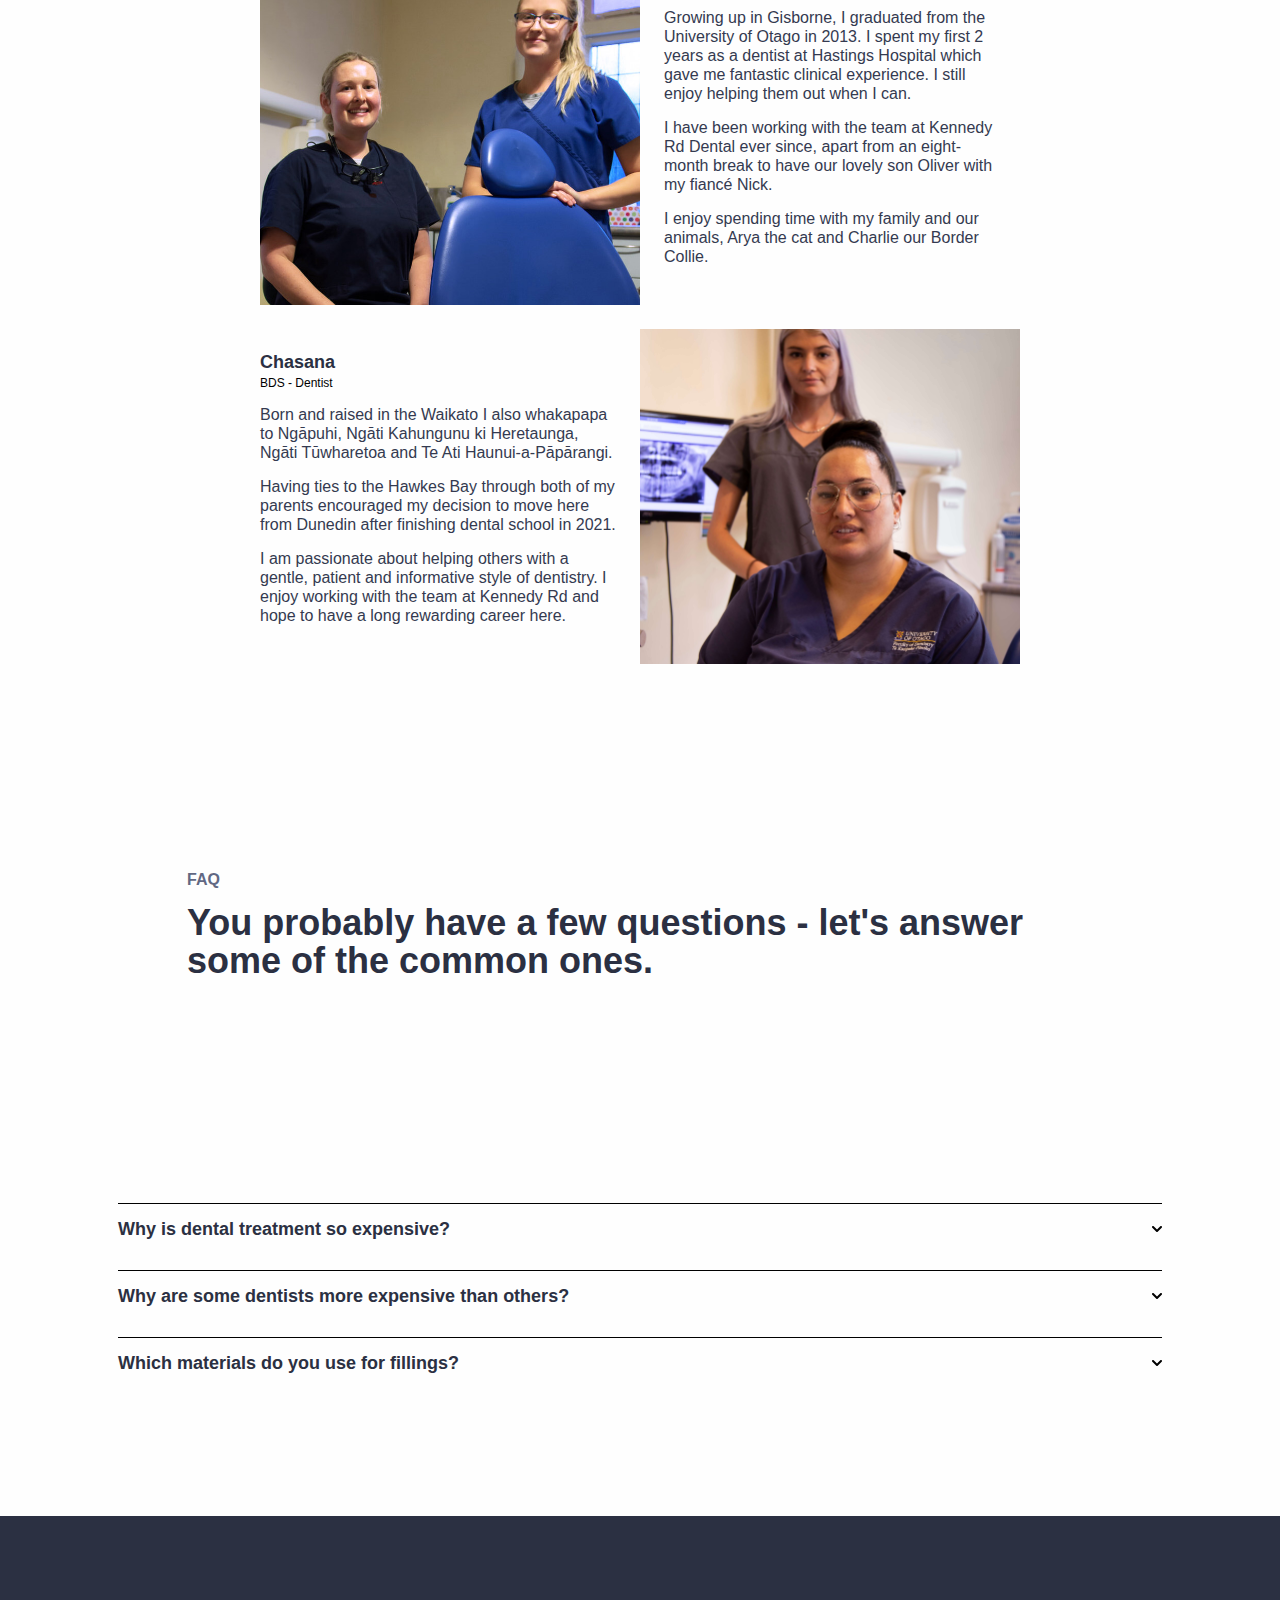
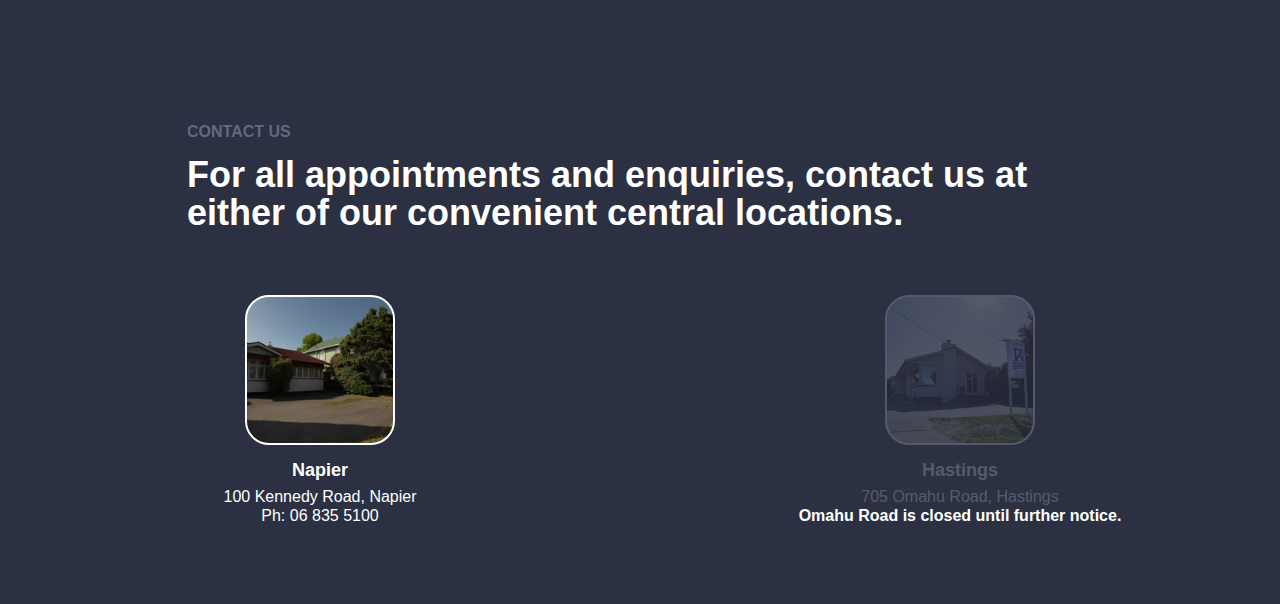
==== commit 3f014b87: "feat: omahu rd closed" ====
--- a/index.html
+++ b/index.html
@@ -213,16 +213,18 @@
             <section id='contactContent'>
                 <div class='location'>
                      <div class='location-icon' style='background-image: url("images/kennedy.JPG")'></div>
-                    <div>
+                    <div class='details'>
                         <h2>Napier</h2>
                         <p>100 Kennedy Road, Napier</br>Ph: 06 835 5100</p>
                     </div>
                 </div>
                 <div class='location'>
-                    <div class='location-icon' style='background-image: url("images/omahu.JPG")'></div>
-                    <div>
-                        <h2>Hastings</h2>
-                        <p>705 Omahu Road, Hastings</br>Ph: 06 878 8288</p>
+                    <div class='location-icon unavailable' style='background-image: url("images/omahu.JPG")'></div>
+                    <div class='details'>
+                        <h2 class='unavailable'>Hastings</h2>
+                        <p><span class='unavailable'>705 Omahu Road, Hastings</span></br>
+                        <b>Omahu Road is closed until further notice.</b>
+                        </p>
                     </div>
                 </div>
             </section>
--- a/css/style.css
+++ b/css/style.css
@@ -367,6 +367,10 @@
 .location {
   width: 50%;
   text-align: center;
+}
+
+.location .details {
+  margin: 0 auto;
 }
 
 .location h2 {
@@ -814,3 +818,7 @@
     padding-right: 0;
   }
 }
+
+.unavailable {
+  opacity: 0.2;
+}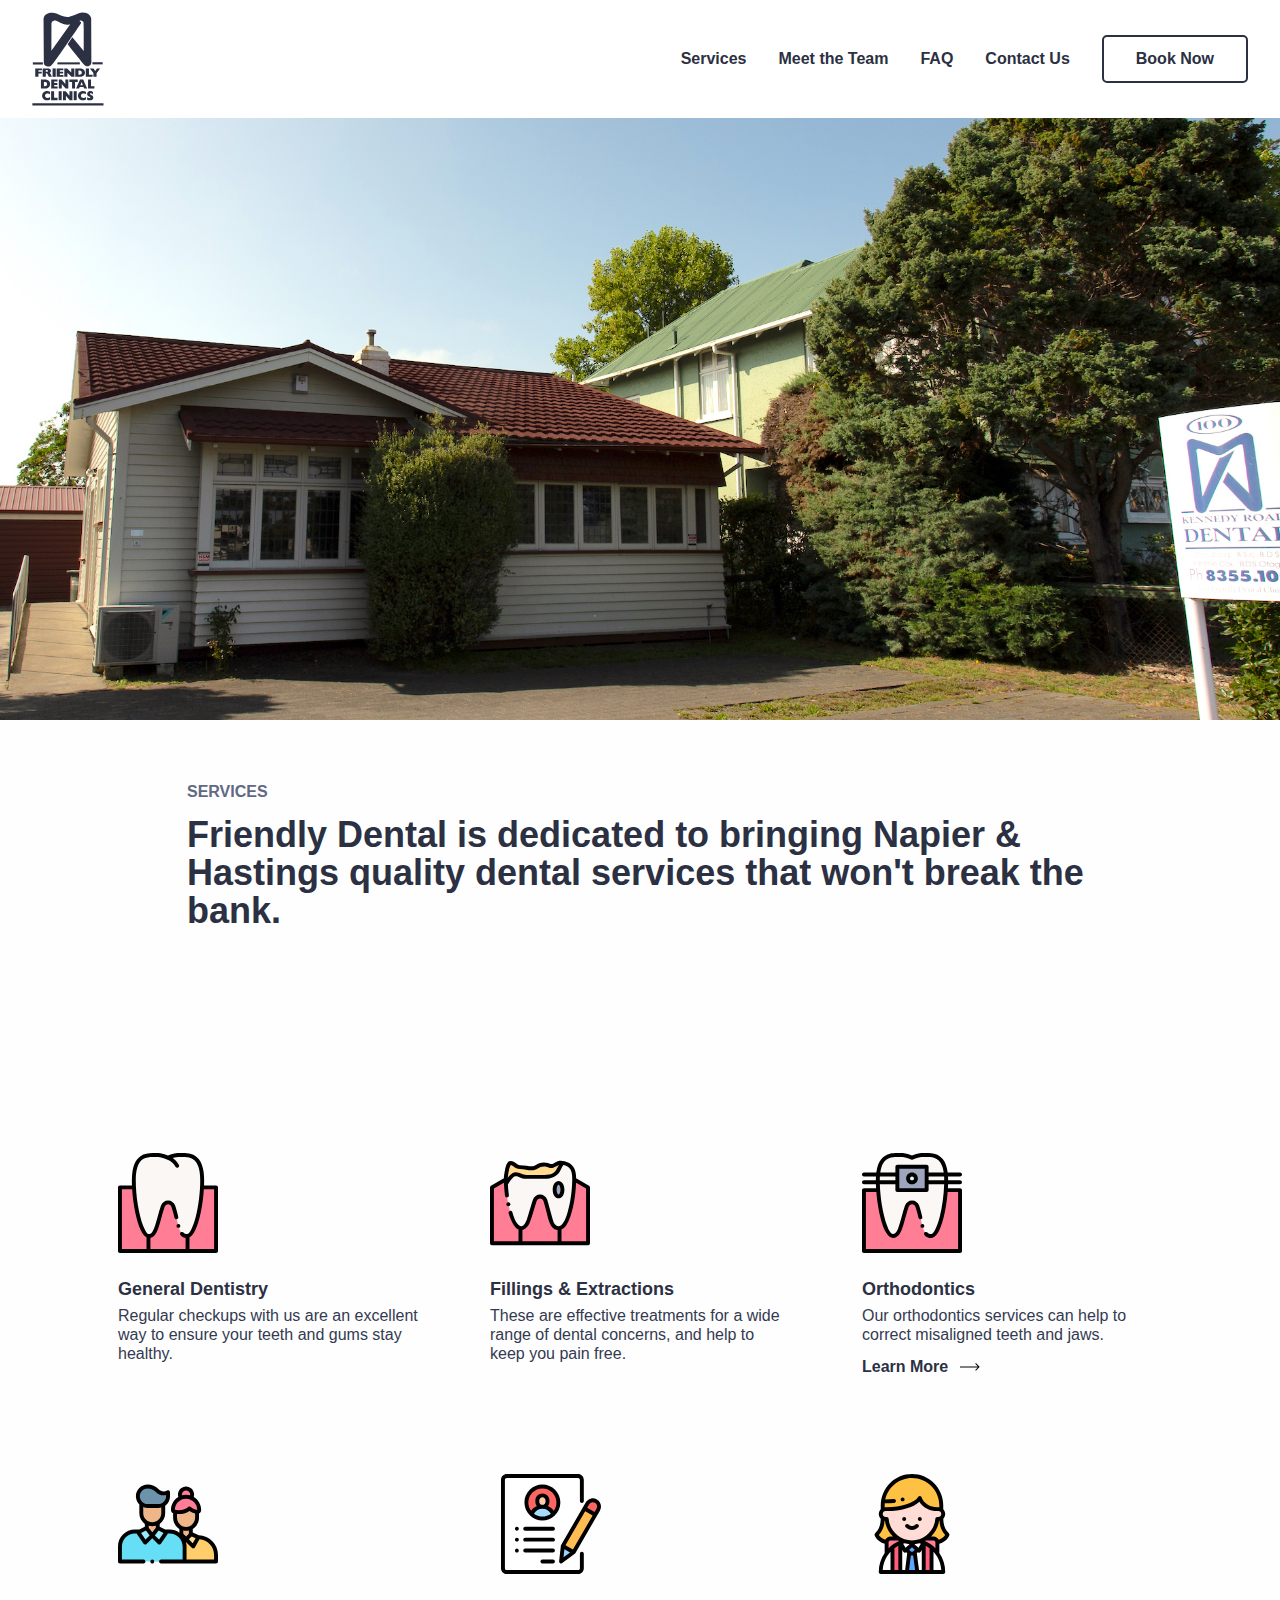
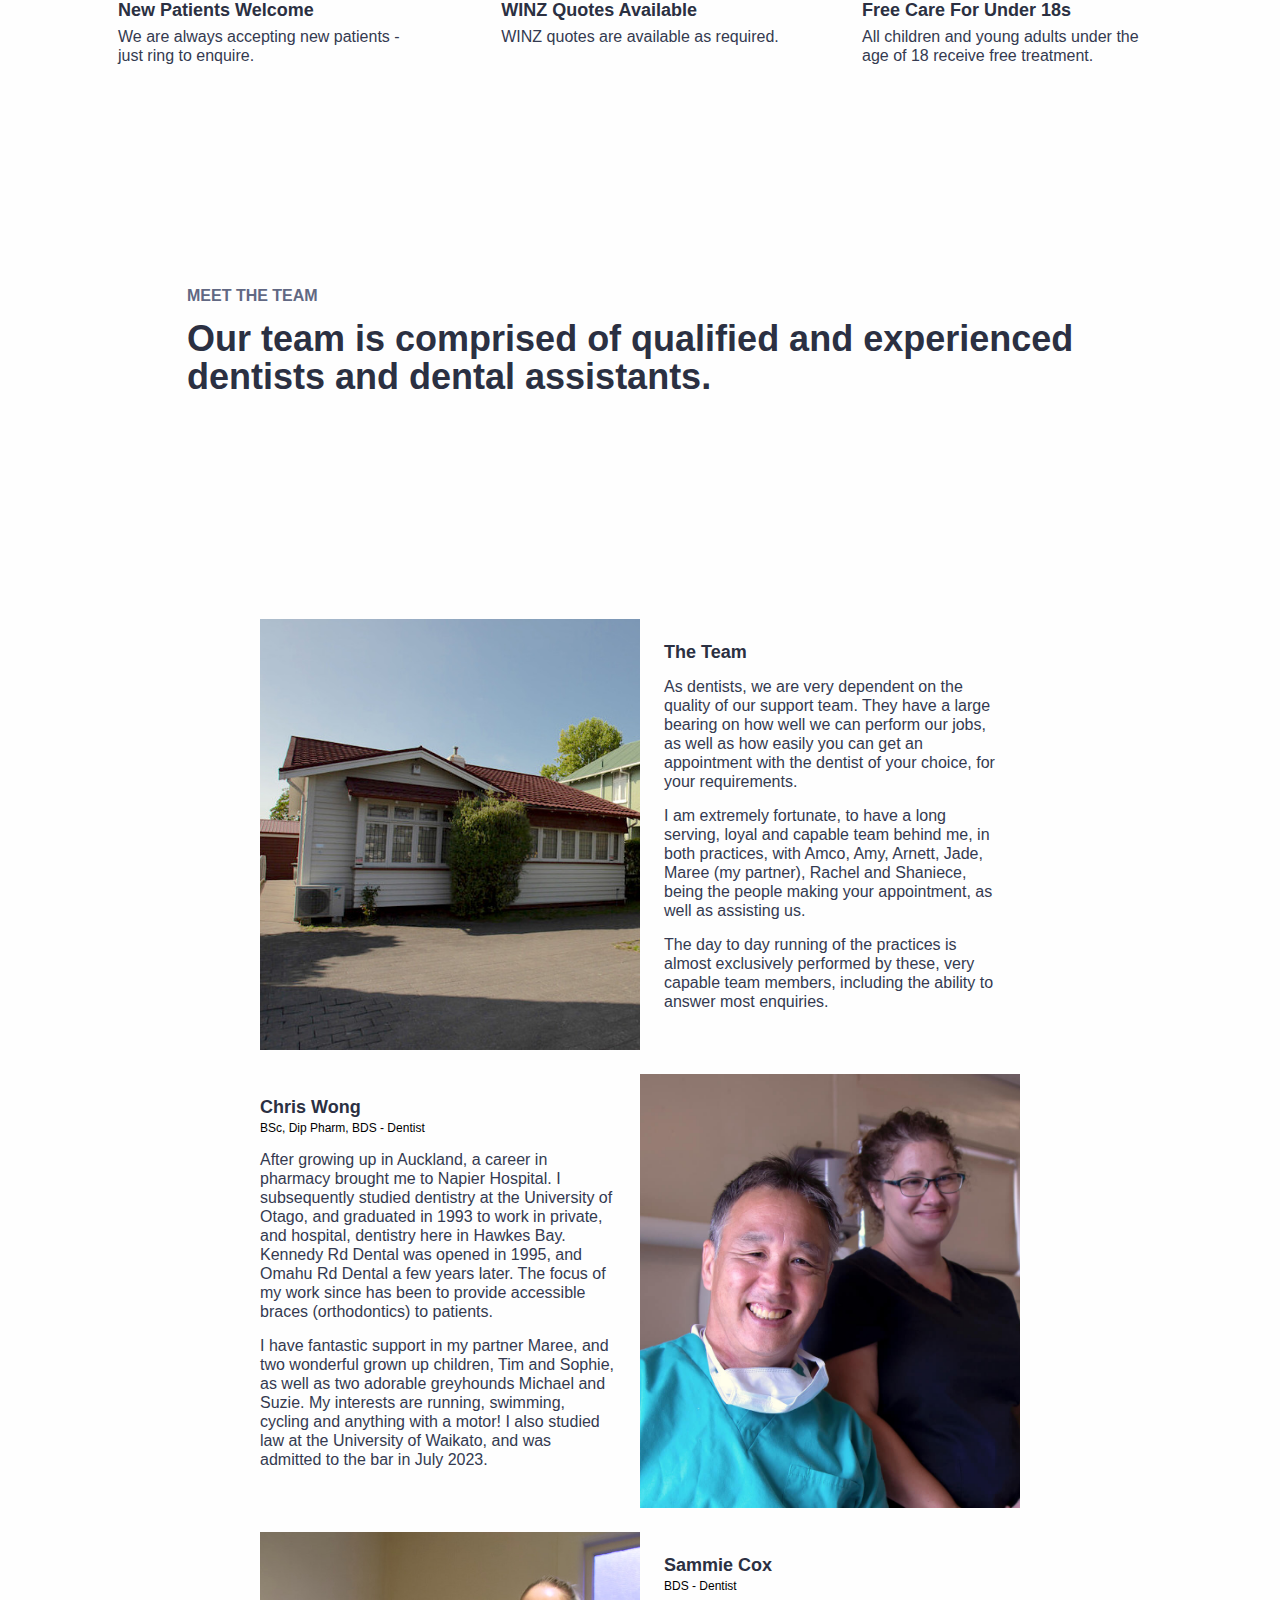
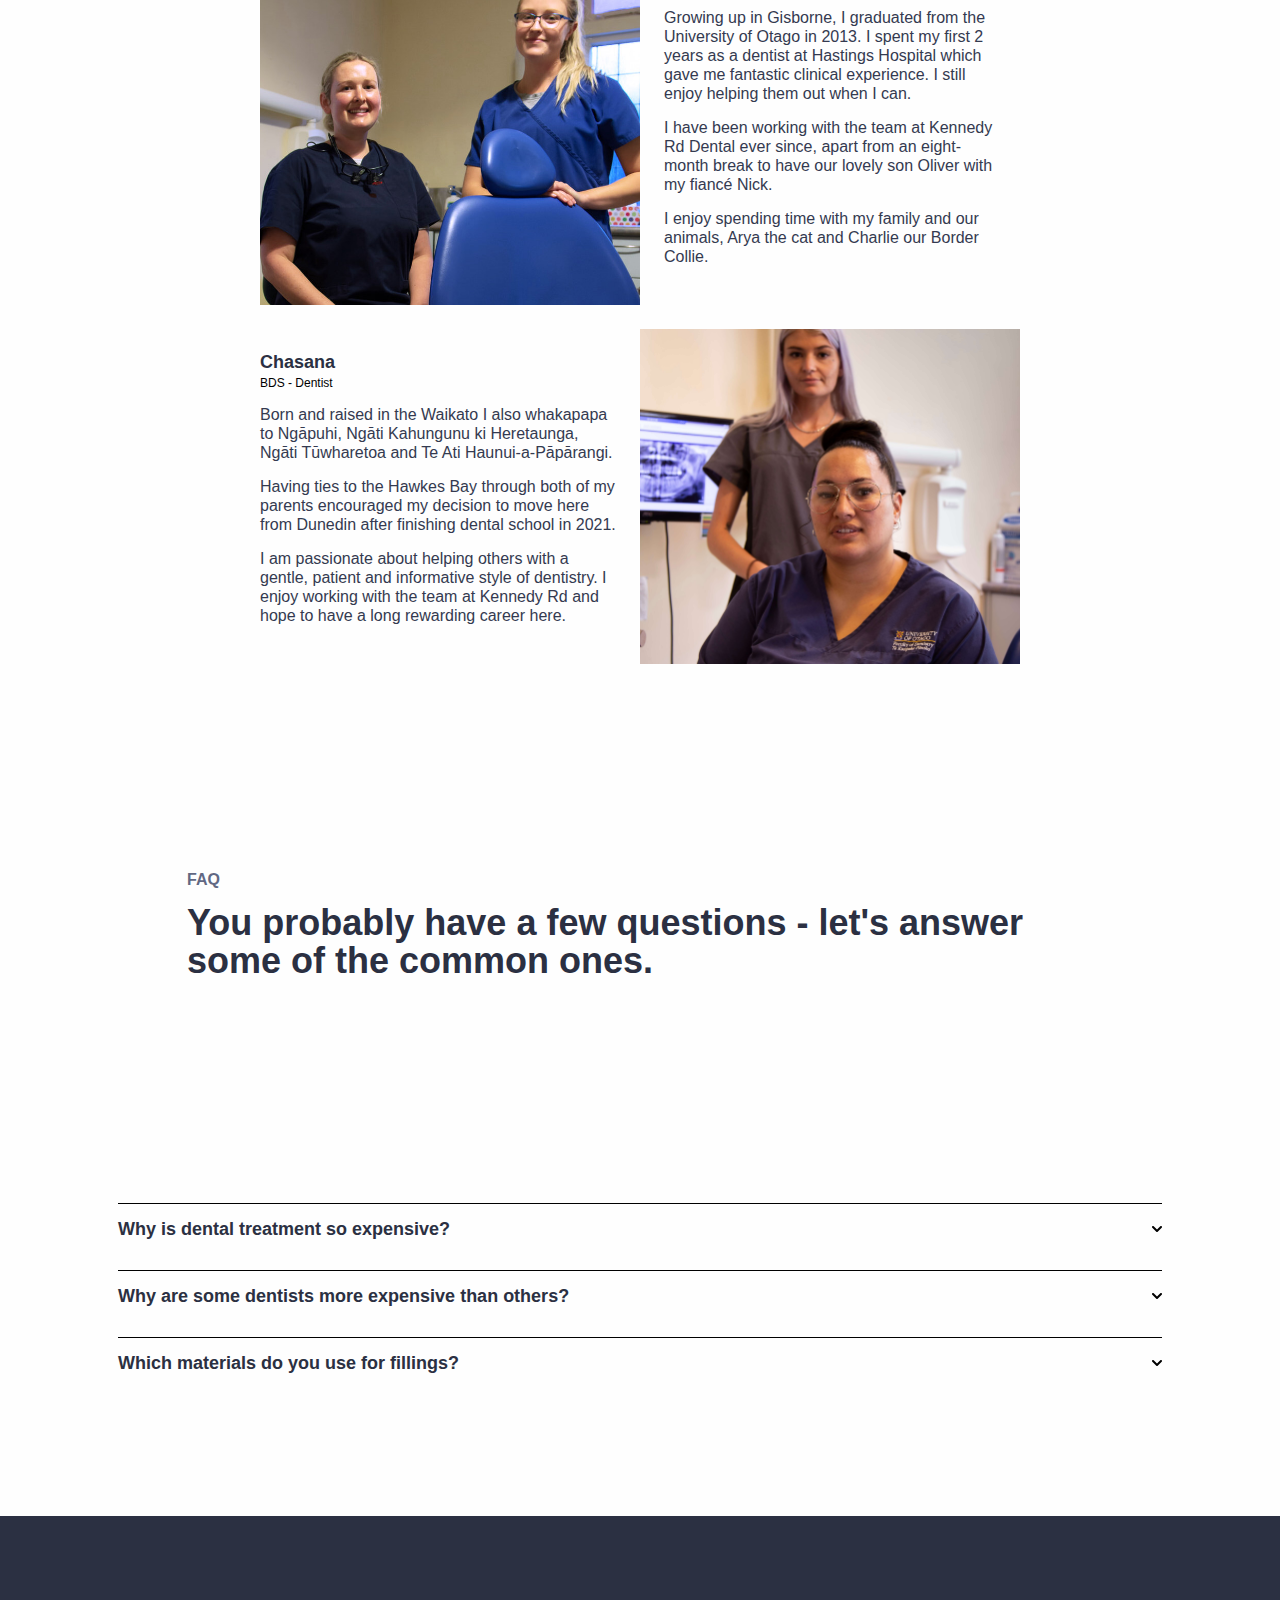
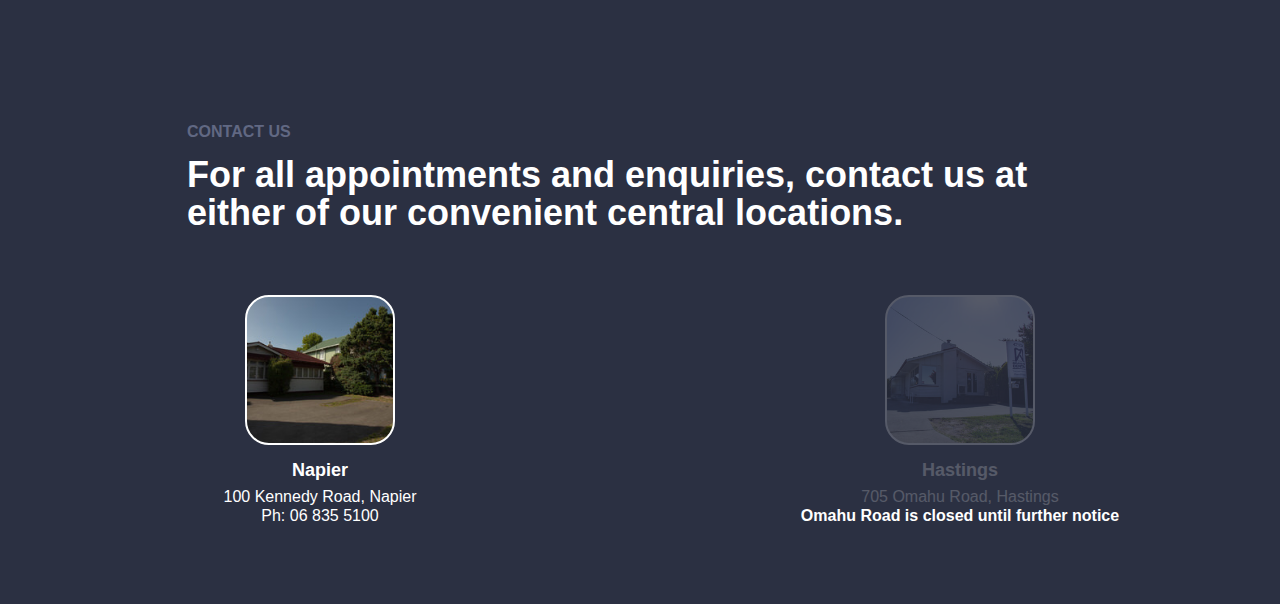
==== commit 1c2c025d: "feat: remove period" ====
--- a/index.html
+++ b/index.html
@@ -223,7 +223,7 @@
                     <div class='details'>
                         <h2 class='unavailable'>Hastings</h2>
                         <p><span class='unavailable'>705 Omahu Road, Hastings</span></br>
-                        <b>Omahu Road is closed until further notice.</b>
+                        <b>Omahu Road is closed until further notice</b>
                         </p>
                     </div>
                 </div>
